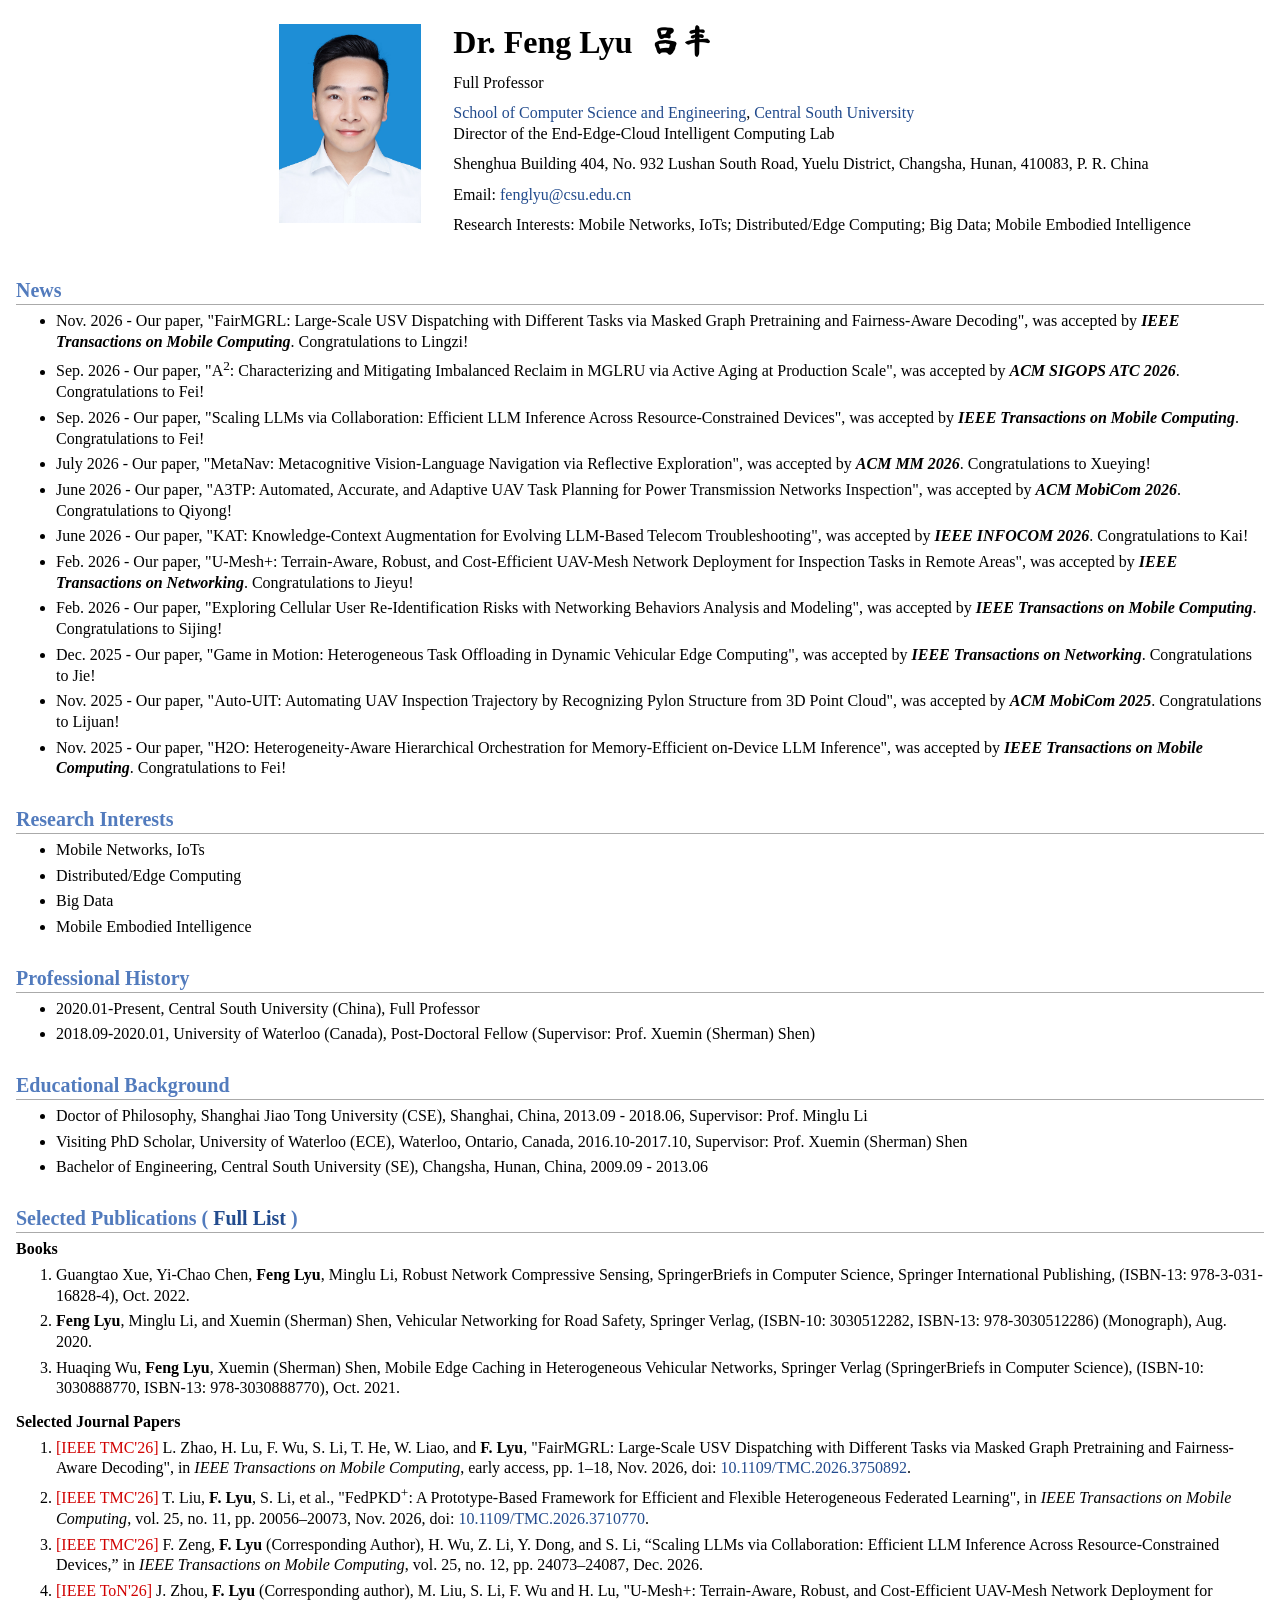
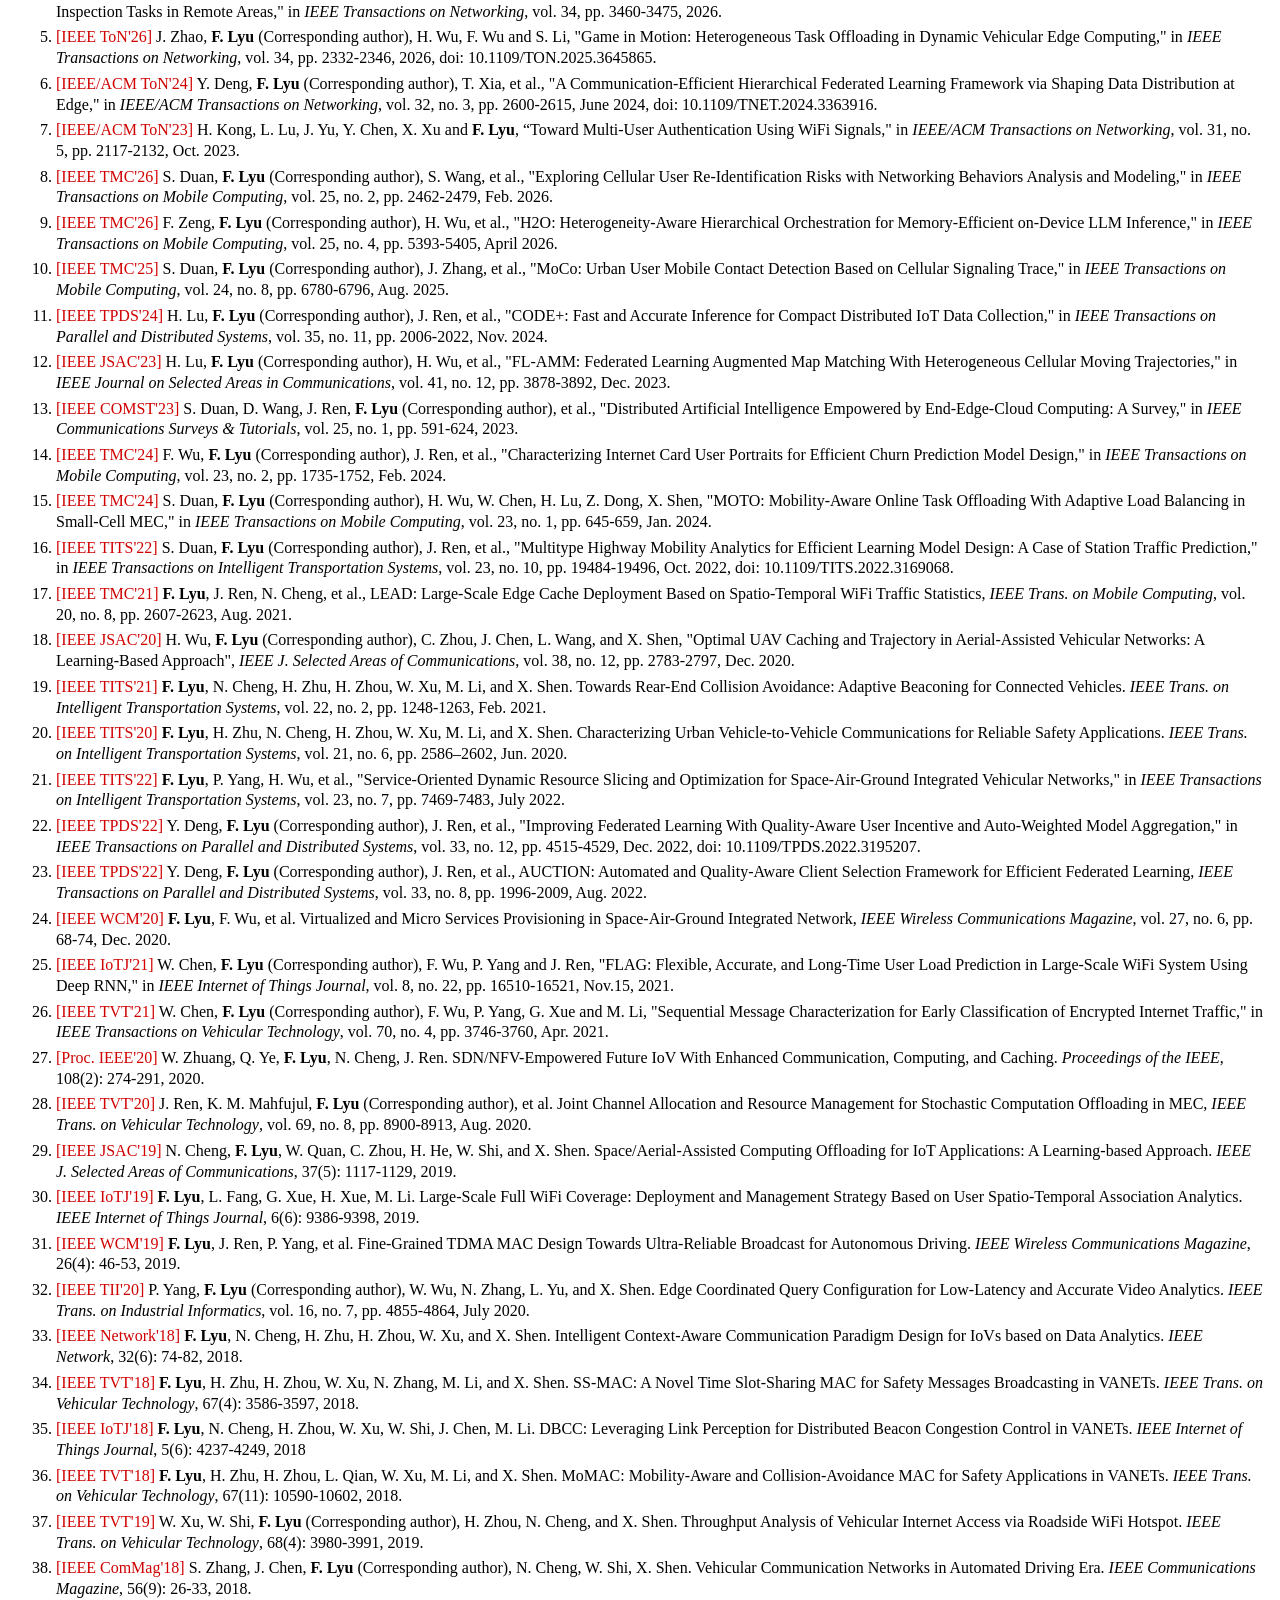
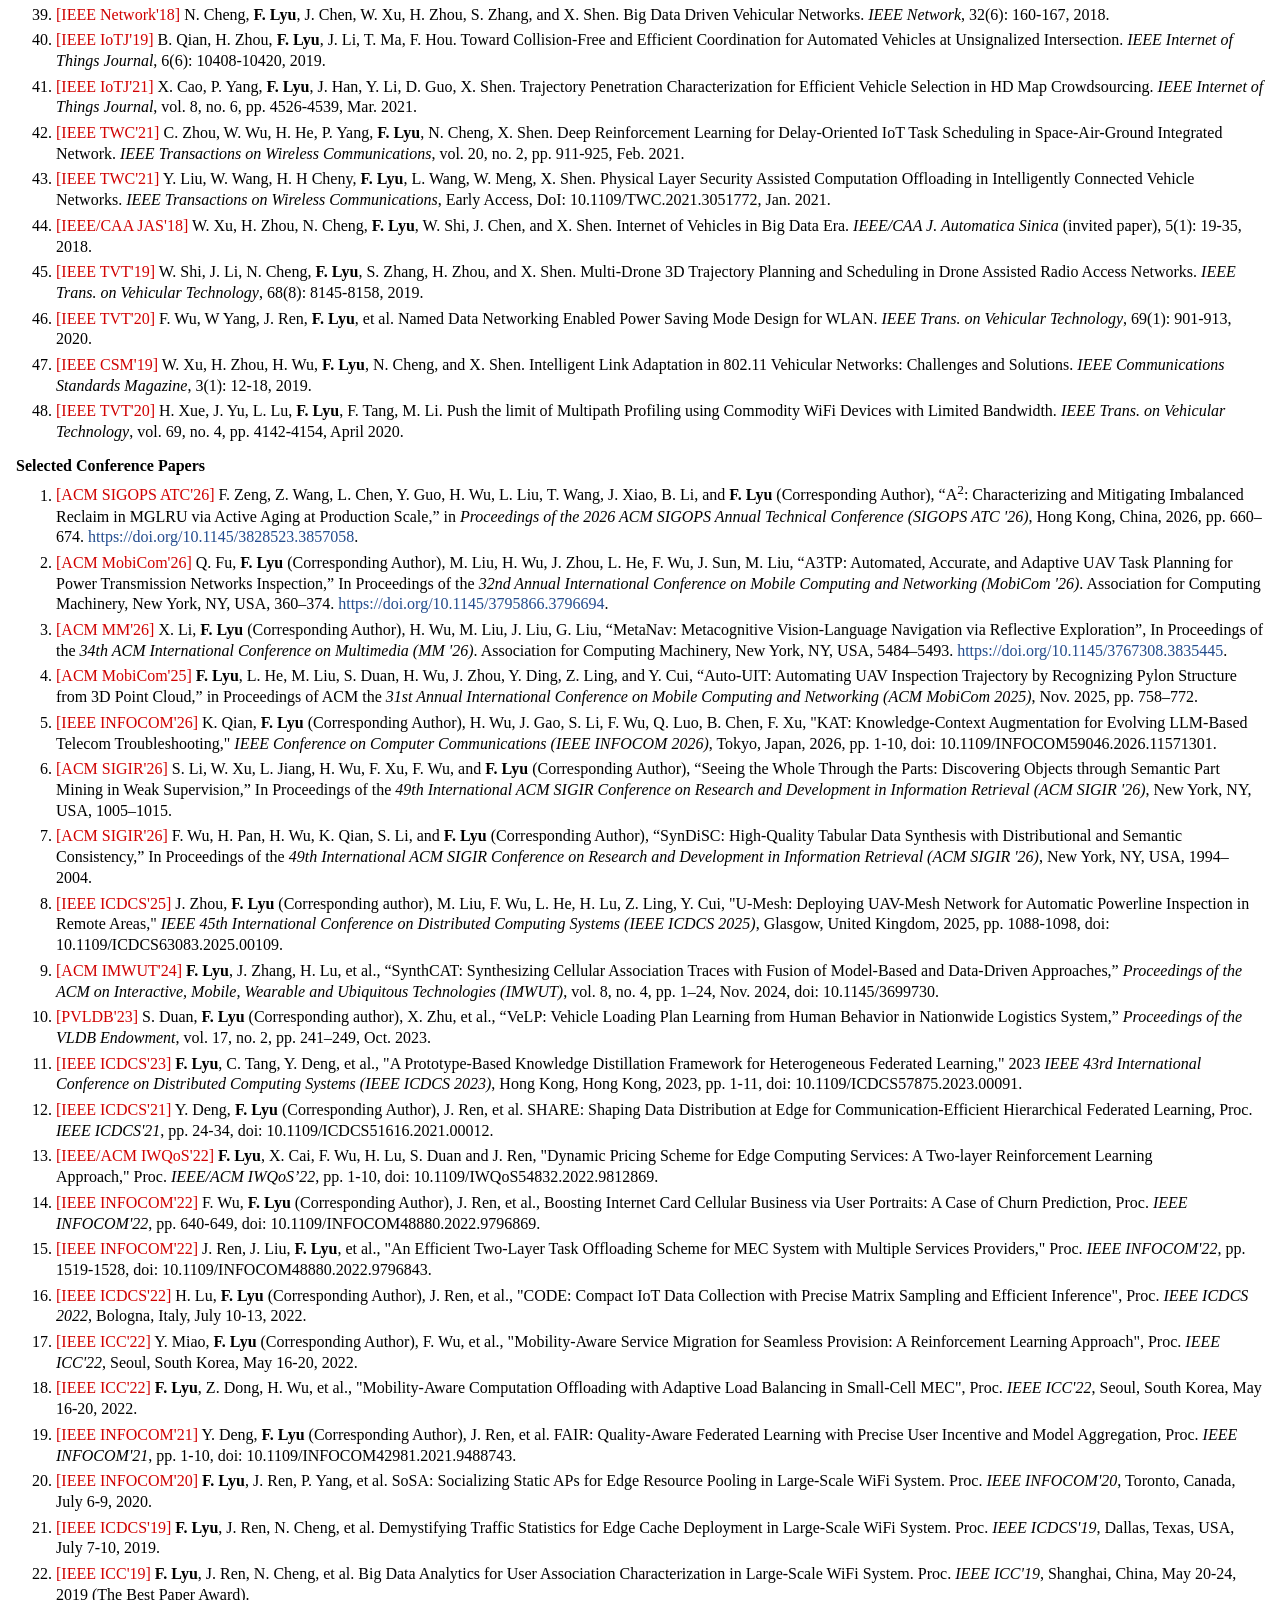
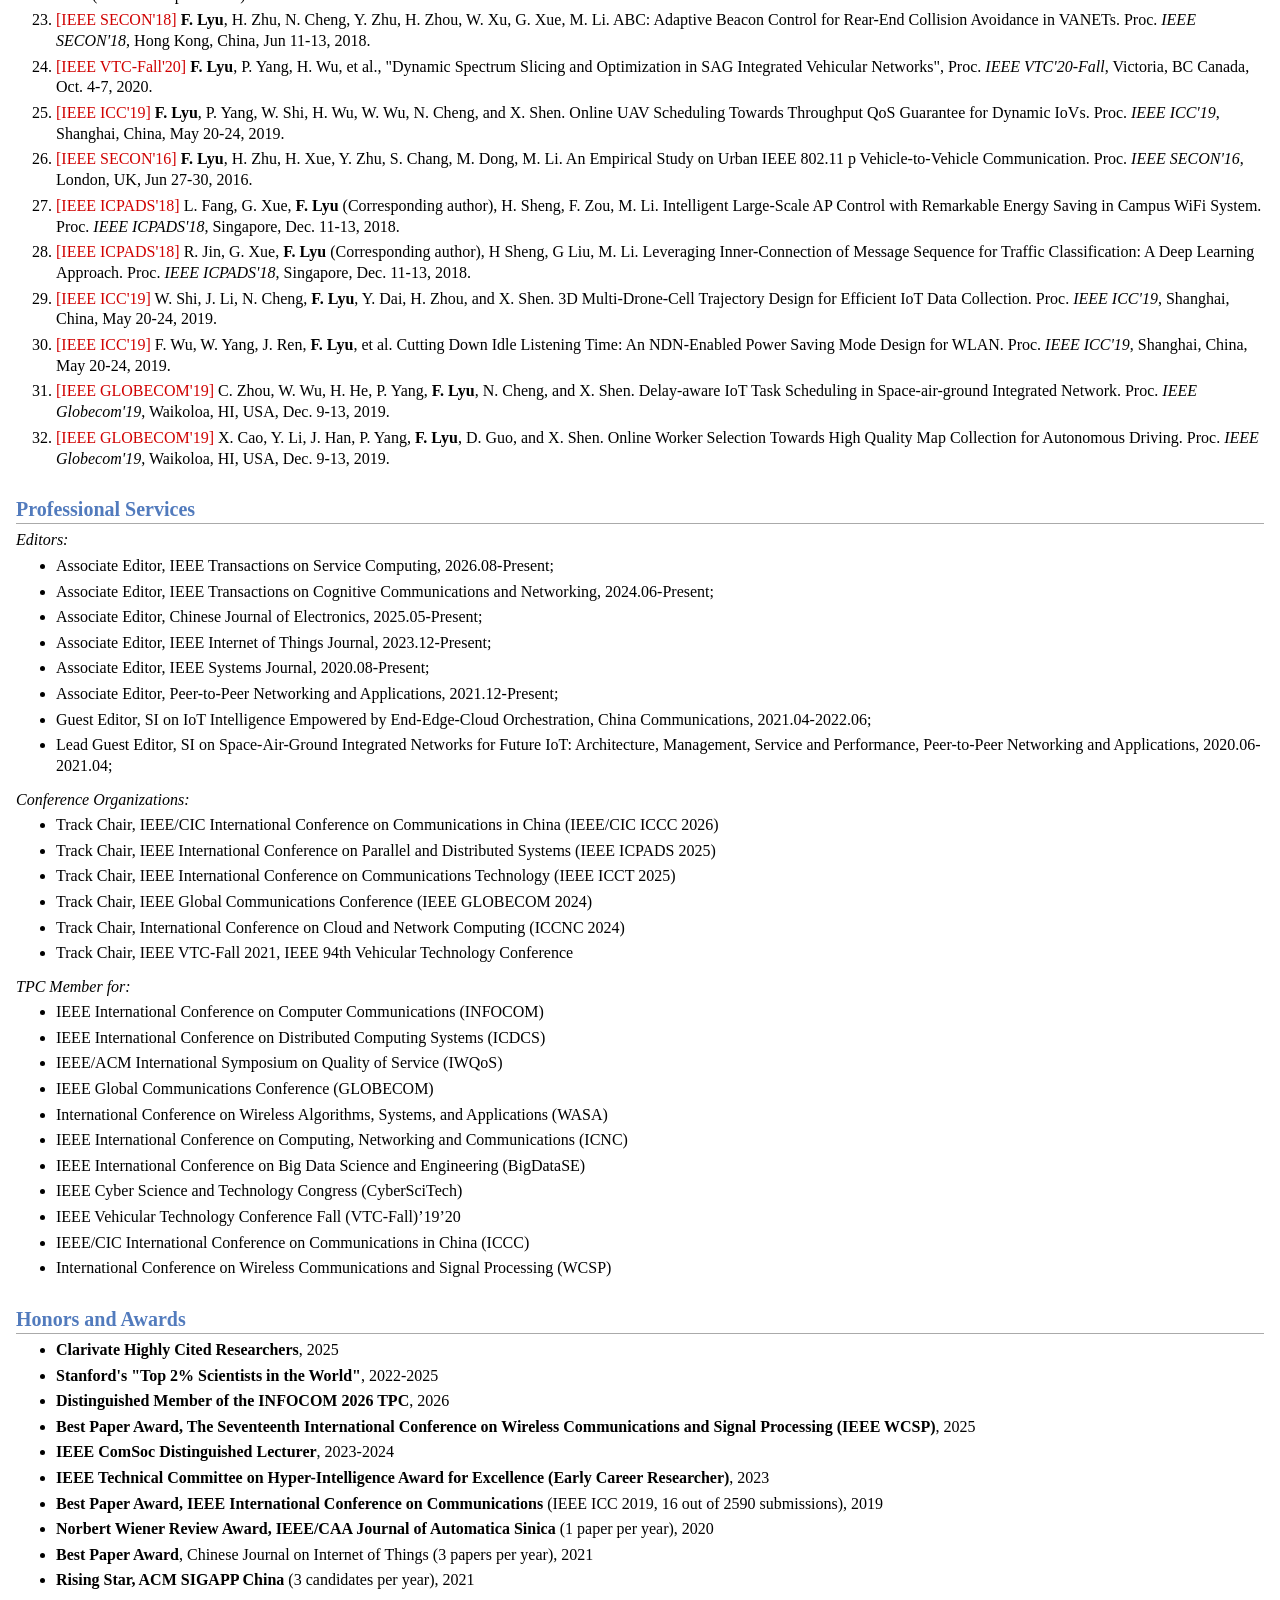
==== index.html @ b433ca8d "Widen homepage profile text for inline research interests" ====
<!DOCTYPE html PUBLIC "-//W3C//DTD XHTML 1.1//EN"
  "http://www.w3.org/TR/xhtml11/DTD/xhtml11.dtd">
<html xmlns="http://www.w3.org/1999/xhtml" xml:lang="en">
<head>
<meta name="generator" content="jemdoc, see http://jemdoc.jaboc.net/" />
<meta http-equiv="Content-Type" content="text/html;charset=utf-8" />
<meta name="viewport" content="width=device-width, initial-scale=1" />
<link rel="stylesheet" href="jemdoc.css?v=347c11b4734a" type="text/css" />
<title>Welcome to Feng Lyu's Homepage</title>
</head>
<body>
<div id="layout-content">
<div class="profile-header">
<div class="profile-portrait">
<a href="photo.jpg"><img src="photo.jpg" alt="Dr. Feng Lyu" width="142" height="200" /></a>
</div>
<div class="profile-info">
<h1>Dr. Feng Lyu <span class="profile-name-cn" lang="zh-Hans" xml:lang="zh-Hans">吕丰</span></h1>
<p class="profile-position">Full Professor</p>
<p><a href="https://cse.csu.edu.cn/">School of Computer Science and Engineering</a>, <a href="https://www.csu.edu.cn/">Central South University</a><br />
Director of the End-Edge-Cloud Intelligent Computing Lab</p>
<p>Shenghua Building 404, No. 932 Lushan South Road, Yuelu District, Changsha, Hunan, 410083, P. R. China</p>
<p>Email: <a href="mailto:fenglyu@csu.edu.cn">fenglyu@csu.edu.cn</a></p>
<p class="profile-research">Research Interests: Mobile Networks, IoTs; Distributed/Edge Computing; Big Data; Mobile Embodied Intelligence</p>
</div>
</div>
<h2>News</h2>
<!-- FairMGRL, A2, MetaNav, and A3TP use months confirmed by the user. Remaining News dates use online publication dates; Exploring Cellular uses the Feb. 2026 issue month as a fallback. -->
<ul>
<li><p>Nov. 2026 - Our paper, &quot;FairMGRL: Large-Scale USV Dispatching with Different Tasks via Masked Graph Pretraining and Fairness-Aware Decoding&quot;, was accepted by <strong><em>IEEE Transactions on Mobile Computing</em></strong>. Congratulations to Lingzi!</p>
</li>
<li><p>Sep. 2026 - Our paper, &quot;A<sup>2</sup>: Characterizing and Mitigating Imbalanced Reclaim in MGLRU via Active Aging at Production Scale&quot;, was accepted by <strong><em>ACM SIGOPS ATC 2026</em></strong>. Congratulations to Fei!</p>
</li>
<li><p>Sep. 2026 - Our paper, &quot;Scaling LLMs via Collaboration: Efficient LLM Inference Across Resource-Constrained Devices&quot;, was accepted by <strong><em>IEEE Transactions on Mobile Computing</em></strong>. Congratulations to Fei!</p>
</li>
<li><p>July 2026 - Our paper, &quot;MetaNav: Metacognitive Vision-Language Navigation via Reflective Exploration&quot;, was accepted by <strong><em>ACM MM 2026</em></strong>. Congratulations to Xueying!</p>
</li>
<li><p>June 2026 - Our paper, &quot;A3TP: Automated, Accurate, and Adaptive UAV Task Planning for Power Transmission Networks Inspection&quot;, was accepted by <strong><em>ACM MobiCom 2026</em></strong>. Congratulations to Qiyong!</p>
</li>
<li><p>June 2026 - Our paper, &quot;KAT: Knowledge-Context Augmentation for Evolving LLM-Based Telecom Troubleshooting&quot;, was accepted by <strong><em>IEEE INFOCOM 2026</em></strong>. Congratulations to Kai!</p>
</li>
<li><p>Feb. 2026 - Our paper, &quot;U-Mesh+: Terrain-Aware, Robust, and Cost-Efficient UAV-Mesh Network Deployment for Inspection Tasks in Remote Areas&quot;, was accepted by <strong><em>IEEE Transactions on Networking</em></strong>. Congratulations to Jieyu!</p>
</li>
<li><p>Feb. 2026 - Our paper, &quot;Exploring Cellular User Re-Identification Risks with Networking Behaviors Analysis and Modeling&quot;, was accepted by <strong><em>IEEE Transactions on Mobile Computing</em></strong>. Congratulations to Sijing!</p>
</li>
<li><p>Dec. 2025 - Our paper, &quot;Game in Motion: Heterogeneous Task Offloading in Dynamic Vehicular Edge Computing&quot;, was accepted by <strong><em>IEEE Transactions on Networking</em></strong>. Congratulations to Jie!</p>
</li>
<li><p>Nov. 2025 - Our paper, &quot;Auto-UIT: Automating UAV Inspection Trajectory by Recognizing Pylon Structure from 3D Point Cloud&quot;, was accepted by <strong><em>ACM MobiCom 2025</em></strong>. Congratulations to Lijuan!</p>
</li>
<li><p>Nov. 2025 - Our paper, &quot;H2O: Heterogeneity-Aware Hierarchical Orchestration for Memory-Efficient on-Device LLM Inference&quot;, was accepted by <strong><em>IEEE Transactions on Mobile Computing</em></strong>. Congratulations to Fei!</p>
</li>
</ul>

<h2>Research Interests</h2>
<ul>
<li><p>Mobile Networks, IoTs</p>
</li>
<li><p>Distributed/Edge Computing</p>
</li>
<li><p>Big Data</p>
</li>
<li><p>Mobile Embodied Intelligence</p>
</li>
</ul>




<h2>Professional History</h2>
<ul>
<li><p>2020.01-Present, Central South University (China), Full Professor</p>
</li>
<li><p>2018.09-2020.01, University of Waterloo (Canada), Post-Doctoral Fellow (Supervisor: Prof. Xuemin (Sherman) Shen)</p>
</li>
</ul>


<h2>Educational Background</h2>
<ul>
<li><p>Doctor of Philosophy, Shanghai Jiao Tong University (CSE), Shanghai, China, 2013.09 - 2018.06, Supervisor: Prof. Minglu Li</p>
</li>
<li><p>Visiting PhD Scholar, University of Waterloo (ECE), Waterloo, Ontario, Canada, 2016.10-2017.10, Supervisor: Prof. Xuemin (Sherman) Shen</p>
</li>
<li><p>Bachelor of Engineering, Central South University (SE), Changsha, Hunan, China, 2009.09 - 2013.06</p>
</li>
</ul>

<h2>Selected Publications ( <a href="https://scholar.google.com/citations?user=qQpcRGsAAAAJ&amp;hl=en">Full List</a> )</h2>
<p><strong>Books</strong></p>
<ol>
<li><p>Guangtao Xue, Yi-Chao Chen, <strong>Feng Lyu</strong>, Minglu Li, Robust Network Compressive Sensing, SpringerBriefs in Computer Science, Springer International Publishing, (ISBN-13: 978-3-031-16828-4), Oct. 2022.</p>
</li>
<li><p><strong>Feng Lyu</strong>, Minglu Li, and Xuemin (Sherman) Shen, Vehicular Networking for Road Safety, Springer Verlag, (ISBN-10: 3030512282, ISBN-13: 978-3030512286) (Monograph), Aug. 2020.</p>
</li>
<li><p>Huaqing Wu, <strong>Feng Lyu</strong>, Xuemin (Sherman) Shen, Mobile Edge Caching in Heterogeneous Vehicular Networks, Springer Verlag (SpringerBriefs in Computer Science), (ISBN-10: 3030888770, ISBN-13: 978-3030888770), Oct. 2021.</p>
</li>
</ol>

<p><strong>Selected Journal Papers</strong></p>
<ol>
<li><p><span class="publication-venue" style="color: #d00000;">[IEEE TMC&#x27;26]</span> L. Zhao, H. Lu, F. Wu, S. Li, T. He, W. Liao, and <strong>F. Lyu</strong>, &quot;FairMGRL: Large-Scale USV Dispatching with Different Tasks via Masked Graph Pretraining and Fairness-Aware Decoding&quot;, in <em>IEEE Transactions on Mobile Computing</em>, early access, pp. 1–18, Nov. 2026, doi: <a href="https://doi.org/10.1109/TMC.2026.3750892">10.1109/TMC.2026.3750892</a>.</p>
</li>
<li><p><span class="publication-venue" style="color: #d00000;">[IEEE TMC&#x27;26]</span> T. Liu, <strong>F. Lyu</strong>, S. Li, et al., &quot;FedPKD<sup>+</sup>: A Prototype-Based Framework for Efficient and Flexible Heterogeneous Federated Learning&quot;, in <em>IEEE Transactions on Mobile Computing</em>, vol. 25, no. 11, pp. 20056–20073, Nov. 2026, doi: <a href="https://doi.org/10.1109/TMC.2026.3710770">10.1109/TMC.2026.3710770</a>.</p>
</li>
<li><p><span class="publication-venue" style="color: #d00000;">[IEEE TMC&#x27;26]</span> F. Zeng, <strong>F. Lyu</strong> (Corresponding Author), H. Wu, Z. Li, Y. Dong, and S. Li, “Scaling LLMs via Collaboration: Efficient LLM Inference Across Resource-Constrained Devices,” in <em>IEEE Transactions on Mobile Computing</em>, vol. 25, no. 12, pp. 24073–24087, Dec. 2026.</p>
</li>
<li><p><span class="publication-venue" style="color: #d00000;">[IEEE ToN&#x27;26]</span> J. Zhou, <strong>F. Lyu</strong> (Corresponding author), M. Liu, S. Li, F. Wu and H. Lu, &quot;U-Mesh+: Terrain-Aware, Robust, and Cost-Efficient UAV-Mesh Network Deployment for Inspection Tasks in Remote Areas,&quot; in <em>IEEE Transactions on Networking</em>, vol. 34, pp. 3460-3475, 2026.</p>
</li>
<li><p><span class="publication-venue" style="color: #d00000;">[IEEE ToN&#x27;26]</span> J. Zhao, <strong>F. Lyu</strong> (Corresponding author), H. Wu, F. Wu and S. Li, &quot;Game in Motion: Heterogeneous Task Offloading in Dynamic Vehicular Edge Computing,&quot; in <em>IEEE Transactions on Networking</em>, vol. 34, pp. 2332-2346, 2026, doi: 10.1109/TON.2025.3645865.</p>
</li>
<li><p><span class="publication-venue" style="color: #d00000;">[IEEE/ACM ToN&#x27;24]</span> Y. Deng, <strong>F. Lyu</strong> (Corresponding author), T. Xia, et al., &quot;A Communication-Efficient Hierarchical Federated Learning Framework via Shaping Data Distribution at Edge,&quot; in <em>IEEE/ACM Transactions on Networking</em>, vol. 32, no. 3, pp. 2600-2615, June 2024, doi: 10.1109/TNET.2024.3363916.</p>
</li>
<li><p><span class="publication-venue" style="color: #d00000;">[IEEE/ACM ToN&#x27;23]</span> H. Kong, L. Lu, J. Yu, Y. Chen, X. Xu and <strong>F. Lyu</strong>, “Toward Multi-User Authentication Using WiFi Signals,&quot; in <em>IEEE/ACM Transactions on Networking</em>, vol. 31, no. 5, pp. 2117-2132, Oct. 2023.</p>
</li>
<li><p><span class="publication-venue" style="color: #d00000;">[IEEE TMC&#x27;26]</span> S. Duan, <strong>F. Lyu</strong> (Corresponding author), S. Wang, et al., &quot;Exploring Cellular User Re-Identification Risks with Networking Behaviors Analysis and Modeling,&quot; in <em>IEEE Transactions on Mobile Computing</em>, vol. 25, no. 2, pp. 2462-2479, Feb. 2026.</p>
</li>
<li><p><span class="publication-venue" style="color: #d00000;">[IEEE TMC&#x27;26]</span> F. Zeng, <strong>F. Lyu</strong> (Corresponding author), H. Wu, et al., &quot;H2O: Heterogeneity-Aware Hierarchical Orchestration for Memory-Efficient on-Device LLM Inference,&quot; in <em>IEEE Transactions on Mobile Computing</em>, vol. 25, no. 4, pp. 5393-5405, April 2026.</p>
</li>
<li><p><span class="publication-venue" style="color: #d00000;">[IEEE TMC&#x27;25]</span> S. Duan, <strong>F. Lyu</strong> (Corresponding author), J. Zhang, et al., &quot;MoCo: Urban User Mobile Contact Detection Based on Cellular Signaling Trace,&quot; in <em>IEEE Transactions on Mobile Computing</em>, vol. 24, no. 8, pp. 6780-6796, Aug. 2025.</p>
</li>
<li><p><span class="publication-venue" style="color: #d00000;">[IEEE TPDS&#x27;24]</span> H. Lu, <strong>F. Lyu</strong> (Corresponding author), J. Ren, et al., &quot;CODE+: Fast and Accurate Inference for Compact Distributed IoT Data Collection,&quot; in <em>IEEE Transactions on Parallel and Distributed Systems</em>, vol. 35, no. 11, pp. 2006-2022, Nov. 2024.</p>
</li>
<li><p><span class="publication-venue" style="color: #d00000;">[IEEE JSAC&#x27;23]</span> H. Lu, <strong>F. Lyu</strong> (Corresponding author), H. Wu, et al., &quot;FL-AMM: Federated Learning Augmented Map Matching With Heterogeneous Cellular Moving Trajectories,&quot; in <em>IEEE Journal on Selected Areas in Communications</em>, vol. 41, no. 12, pp. 3878-3892, Dec. 2023.</p>
</li>
<li><p><span class="publication-venue" style="color: #d00000;">[IEEE COMST&#x27;23]</span> S. Duan, D. Wang, J. Ren, <strong>F. Lyu</strong> (Corresponding author), et al., &quot;Distributed Artificial Intelligence Empowered by End-Edge-Cloud Computing: A Survey,&quot; in <em>IEEE Communications Surveys &amp; Tutorials</em>, vol. 25, no. 1, pp. 591-624, 2023.</p>
</li>
<li><p><span class="publication-venue" style="color: #d00000;">[IEEE TMC&#x27;24]</span> F. Wu, <strong>F. Lyu</strong> (Corresponding author), J. Ren, et al., &quot;Characterizing Internet Card User Portraits for Efficient Churn Prediction Model Design,&quot; in <em>IEEE Transactions on Mobile Computing</em>, vol. 23, no. 2, pp. 1735-1752, Feb. 2024.</p>
</li>
<li><p><span class="publication-venue" style="color: #d00000;">[IEEE TMC&#x27;24]</span> S. Duan, <strong>F. Lyu</strong> (Corresponding author), H. Wu, W. Chen, H. Lu, Z. Dong, X. Shen, &quot;MOTO: Mobility-Aware Online Task Offloading With Adaptive Load Balancing in Small-Cell MEC,&quot; in <em>IEEE Transactions on Mobile Computing</em>, vol. 23, no. 1, pp. 645-659, Jan. 2024.</p>
</li>
<li><p><span class="publication-venue" style="color: #d00000;">[IEEE TITS&#x27;22]</span> S. Duan, <strong>F. Lyu</strong> (Corresponding author), J. Ren, et al., &quot;Multitype Highway Mobility Analytics for Efficient Learning Model Design: A Case of Station Traffic Prediction,&quot; in <em>IEEE Transactions on Intelligent Transportation Systems</em>, vol. 23, no. 10, pp. 19484-19496, Oct. 2022, doi: 10.1109/TITS.2022.3169068.</p>
</li>
<li><p><span class="publication-venue" style="color: #d00000;">[IEEE TMC&#x27;21]</span> <strong>F. Lyu</strong>, J. Ren, N. Cheng, et al., LEAD: Large-Scale Edge Cache Deployment Based on Spatio-Temporal WiFi Traffic Statistics, <em>IEEE Trans. on Mobile Computing</em>, vol. 20, no. 8, pp. 2607-2623, Aug. 2021.</p>
</li>
<li><p><span class="publication-venue" style="color: #d00000;">[IEEE JSAC&#x27;20]</span> H. Wu, <strong>F. Lyu</strong> (Corresponding author), C. Zhou, J. Chen, L. Wang, and X. Shen, &quot;Optimal UAV Caching and Trajectory in Aerial-Assisted Vehicular Networks: A Learning-Based Approach&quot;, <em>IEEE J. Selected Areas of Communications</em>, vol. 38, no. 12, pp. 2783-2797, Dec. 2020.</p>
</li>
<li><p><span class="publication-venue" style="color: #d00000;">[IEEE TITS&#x27;21]</span> <strong>F. Lyu</strong>, N. Cheng, H. Zhu, H. Zhou, W. Xu, M. Li, and X. Shen. Towards Rear-End Collision Avoidance: Adaptive Beaconing for Connected Vehicles. <em>IEEE Trans. on Intelligent Transportation Systems</em>, vol. 22, no. 2, pp. 1248-1263, Feb. 2021.</p>
</li>
<li><p><span class="publication-venue" style="color: #d00000;">[IEEE TITS&#x27;20]</span> <strong>F. Lyu</strong>, H. Zhu, N. Cheng, H. Zhou, W. Xu, M. Li, and X. Shen. Characterizing Urban Vehicle-to-Vehicle Communications for Reliable Safety Applications. <em>IEEE Trans. on Intelligent Transportation Systems</em>, vol. 21, no. 6, pp. 2586–2602, Jun. 2020.</p>
</li>
<li><p><span class="publication-venue" style="color: #d00000;">[IEEE TITS&#x27;22]</span> <strong>F. Lyu</strong>, P. Yang, H. Wu, et al., &quot;Service-Oriented Dynamic Resource Slicing and Optimization for Space-Air-Ground Integrated Vehicular Networks,&quot; in <em>IEEE Transactions on Intelligent Transportation Systems</em>, vol. 23, no. 7, pp. 7469-7483, July 2022.</p>
</li>
<li><p><span class="publication-venue" style="color: #d00000;">[IEEE TPDS&#x27;22]</span> Y. Deng, <strong>F. Lyu</strong> (Corresponding author), J. Ren, et al., &quot;Improving Federated Learning With Quality-Aware User Incentive and Auto-Weighted Model Aggregation,&quot; in <em>IEEE Transactions on Parallel and Distributed Systems</em>, vol. 33, no. 12, pp. 4515-4529, Dec. 2022, doi: 10.1109/TPDS.2022.3195207.</p>
</li>
<li><p><span class="publication-venue" style="color: #d00000;">[IEEE TPDS&#x27;22]</span> Y. Deng, <strong>F. Lyu</strong> (Corresponding author), J. Ren, et al., AUCTION: Automated and Quality-Aware Client Selection Framework for Efficient Federated Learning, <em>IEEE Transactions on Parallel and Distributed Systems</em>, vol. 33, no. 8, pp. 1996-2009, Aug. 2022.</p>
</li>
<li><p><span class="publication-venue" style="color: #d00000;">[IEEE WCM&#x27;20]</span> <strong>F. Lyu</strong>, F. Wu, et al. Virtualized and Micro Services Provisioning in Space-Air-Ground Integrated Network, <em>IEEE Wireless Communications Magazine</em>, vol. 27, no. 6, pp. 68-74, Dec. 2020.</p>
</li>
<li><p><span class="publication-venue" style="color: #d00000;">[IEEE IoTJ&#x27;21]</span> W. Chen, <strong>F. Lyu</strong> (Corresponding author), F. Wu, P. Yang and J. Ren, &quot;FLAG: Flexible, Accurate, and Long-Time User Load Prediction in Large-Scale WiFi System Using Deep RNN,&quot; in <em>IEEE Internet of Things Journal</em>, vol. 8, no. 22, pp. 16510-16521, Nov.15, 2021.</p>
</li>
<li><p><span class="publication-venue" style="color: #d00000;">[IEEE TVT&#x27;21]</span> W. Chen, <strong>F. Lyu</strong> (Corresponding author), F. Wu, P. Yang, G. Xue and M. Li, &quot;Sequential Message Characterization for Early Classification of Encrypted Internet Traffic,&quot; in <em>IEEE Transactions on Vehicular Technology</em>, vol. 70, no. 4, pp. 3746-3760, Apr. 2021.</p>
</li>
<li><p><span class="publication-venue" style="color: #d00000;">[Proc. IEEE&#x27;20]</span> W. Zhuang, Q. Ye, <strong>F. Lyu</strong>, N. Cheng, J. Ren. SDN/NFV-Empowered Future IoV With Enhanced Communication, Computing, and Caching. <em>Proceedings of the IEEE</em>, 108(2): 274-291, 2020.</p>
</li>
<li><p><span class="publication-venue" style="color: #d00000;">[IEEE TVT&#x27;20]</span> J. Ren, K. M. Mahfujul, <strong>F. Lyu</strong> (Corresponding author), et al. Joint Channel Allocation and Resource Management for Stochastic Computation Offloading in MEC, <em>IEEE Trans. on Vehicular Technology</em>, vol. 69, no. 8, pp. 8900-8913, Aug. 2020.</p>
</li>
<li><p><span class="publication-venue" style="color: #d00000;">[IEEE JSAC&#x27;19]</span> N. Cheng, <strong>F. Lyu</strong>, W. Quan, C. Zhou, H. He, W. Shi, and X. Shen. Space/Aerial-Assisted Computing Offloading for IoT Applications: A Learning-based Approach. <em>IEEE J. Selected Areas of Communications</em>, 37(5): 1117-1129, 2019.</p>
</li>
<li><p><span class="publication-venue" style="color: #d00000;">[IEEE IoTJ&#x27;19]</span> <strong>F. Lyu</strong>, L. Fang, G. Xue, H. Xue, M. Li. Large-Scale Full WiFi Coverage: Deployment and Management Strategy Based on User Spatio-Temporal Association Analytics. <em>IEEE Internet of Things Journal</em>, 6(6): 9386-9398, 2019.</p>
</li>
<li><p><span class="publication-venue" style="color: #d00000;">[IEEE WCM&#x27;19]</span> <strong>F. Lyu</strong>, J. Ren, P. Yang, et al. Fine-Grained TDMA MAC Design Towards Ultra-Reliable Broadcast for Autonomous Driving. <em>IEEE Wireless Communications Magazine</em>, 26(4): 46-53, 2019.</p>
</li>
<li><p><span class="publication-venue" style="color: #d00000;">[IEEE TII&#x27;20]</span> P. Yang, <strong>F. Lyu</strong> (Corresponding author), W. Wu, N. Zhang, L. Yu, and X. Shen. Edge Coordinated Query Configuration for Low-Latency and Accurate Video Analytics. <em>IEEE Trans. on Industrial Informatics</em>, vol. 16, no. 7, pp. 4855-4864, July 2020.</p>
</li>
<li><p><span class="publication-venue" style="color: #d00000;">[IEEE Network&#x27;18]</span> <strong>F. Lyu</strong>, N. Cheng, H. Zhu, H. Zhou, W. Xu, and X. Shen. Intelligent Context-Aware Communication Paradigm Design for IoVs based on Data Analytics. <em>IEEE Network</em>, 32(6): 74-82, 2018.</p>
</li>
<li><p><span class="publication-venue" style="color: #d00000;">[IEEE TVT&#x27;18]</span> <strong>F. Lyu</strong>, H. Zhu, H. Zhou, W. Xu, N. Zhang, M. Li, and X. Shen. SS-MAC: A Novel Time Slot-Sharing MAC for Safety Messages Broadcasting in VANETs. <em>IEEE Trans. on Vehicular Technology</em>, 67(4): 3586-3597, 2018.</p>
</li>
<li><p><span class="publication-venue" style="color: #d00000;">[IEEE IoTJ&#x27;18]</span> <strong>F. Lyu</strong>, N. Cheng, H. Zhou, W. Xu, W. Shi, J. Chen, M. Li. DBCC: Leveraging Link Perception for Distributed Beacon Congestion Control in VANETs. <em>IEEE Internet of Things Journal</em>, 5(6): 4237-4249, 2018</p>
</li>
<li><p><span class="publication-venue" style="color: #d00000;">[IEEE TVT&#x27;18]</span> <strong>F. Lyu</strong>, H. Zhu, H. Zhou, L. Qian, W. Xu, M. Li, and X. Shen. MoMAC: Mobility-Aware and Collision-Avoidance MAC for Safety Applications in VANETs. <em>IEEE Trans. on Vehicular Technology</em>, 67(11): 10590-10602, 2018.</p>
</li>
<li><p><span class="publication-venue" style="color: #d00000;">[IEEE TVT&#x27;19]</span> W. Xu, W. Shi, <strong>F. Lyu</strong> (Corresponding author), H. Zhou, N. Cheng, and X. Shen. Throughput Analysis of Vehicular Internet Access via Roadside WiFi Hotspot. <em>IEEE Trans. on Vehicular Technology</em>, 68(4): 3980-3991, 2019.</p>
</li>
<li><p><span class="publication-venue" style="color: #d00000;">[IEEE ComMag&#x27;18]</span> S. Zhang, J. Chen, <strong>F. Lyu</strong> (Corresponding author), N. Cheng, W. Shi, X. Shen. Vehicular Communication Networks in Automated Driving Era. <em>IEEE Communications Magazine</em>, 56(9): 26-33, 2018.</p>
</li>
<li><p><span class="publication-venue" style="color: #d00000;">[IEEE Network&#x27;18]</span> N. Cheng, <strong>F. Lyu</strong>, J. Chen, W. Xu, H. Zhou, S. Zhang, and X. Shen. Big Data Driven Vehicular Networks. <em>IEEE Network</em>, 32(6): 160-167, 2018.</p>
</li>
<li><p><span class="publication-venue" style="color: #d00000;">[IEEE IoTJ&#x27;19]</span> B. Qian, H. Zhou, <strong>F. Lyu</strong>, J. Li, T. Ma, F. Hou. Toward Collision-Free and Efficient Coordination for Automated Vehicles at Unsignalized Intersection. <em>IEEE Internet of Things Journal</em>, 6(6): 10408-10420, 2019.</p>
</li>
<li><p><span class="publication-venue" style="color: #d00000;">[IEEE IoTJ&#x27;21]</span> X. Cao, P. Yang, <strong>F. Lyu</strong>, J. Han, Y. Li, D. Guo, X. Shen. Trajectory Penetration Characterization for Efficient Vehicle Selection in HD Map Crowdsourcing. <em>IEEE Internet of Things Journal</em>, vol. 8, no. 6, pp. 4526-4539, Mar. 2021.</p>
</li>
<li><p><span class="publication-venue" style="color: #d00000;">[IEEE TWC&#x27;21]</span> C. Zhou, W. Wu, H. He, P. Yang, <strong>F. Lyu</strong>, N. Cheng, X. Shen. Deep Reinforcement Learning for Delay-Oriented IoT Task Scheduling in Space-Air-Ground Integrated Network. <em>IEEE Transactions on Wireless Communications</em>, vol. 20, no. 2, pp. 911-925, Feb. 2021.</p>
</li>
<li><p><span class="publication-venue" style="color: #d00000;">[IEEE TWC&#x27;21]</span> Y. Liu, W. Wang, H. H Cheny, <strong>F. Lyu</strong>, L. Wang, W. Meng, X. Shen. Physical Layer Security Assisted Computation Offloading in Intelligently Connected Vehicle Networks. <em>IEEE Transactions on Wireless Communications</em>, Early Access, DoI: 10.1109/TWC.2021.3051772, Jan. 2021.</p>
</li>
<li><p><span class="publication-venue" style="color: #d00000;">[IEEE/CAA JAS&#x27;18]</span> W. Xu, H. Zhou, N. Cheng, <strong>F. Lyu</strong>, W. Shi, J. Chen, and X. Shen. Internet of Vehicles in Big Data Era. <em>IEEE/CAA J. Automatica Sinica</em> (invited paper), 5(1): 19-35, 2018.</p>
</li>
<li><p><span class="publication-venue" style="color: #d00000;">[IEEE TVT&#x27;19]</span> W. Shi, J. Li, N. Cheng, <strong>F. Lyu</strong>, S. Zhang, H. Zhou, and X. Shen. Multi-Drone 3D Trajectory Planning and Scheduling in Drone Assisted Radio Access Networks. <em>IEEE Trans. on Vehicular Technology</em>, 68(8): 8145-8158, 2019.</p>
</li>
<li><p><span class="publication-venue" style="color: #d00000;">[IEEE TVT&#x27;20]</span> F. Wu, W Yang, J. Ren, <strong>F. Lyu</strong>, et al. Named Data Networking Enabled Power Saving Mode Design for WLAN. <em>IEEE Trans. on Vehicular Technology</em>, 69(1): 901-913, 2020.</p>
</li>
<li><p><span class="publication-venue" style="color: #d00000;">[IEEE CSM&#x27;19]</span> W. Xu, H. Zhou, H. Wu, <strong>F. Lyu</strong>, N. Cheng, and X. Shen. Intelligent Link Adaptation in 802.11 Vehicular Networks: Challenges and Solutions. <em>IEEE Communications Standards Magazine</em>, 3(1): 12-18, 2019.</p>
</li>
<li><p><span class="publication-venue" style="color: #d00000;">[IEEE TVT&#x27;20]</span> H. Xue, J. Yu, L. Lu, <strong>F. Lyu</strong>, F. Tang, M. Li. Push the limit of Multipath Profiling using Commodity WiFi Devices with Limited Bandwidth. <em>IEEE Trans. on Vehicular Technology</em>, vol. 69, no. 4, pp. 4142-4154, April 2020.</p>
</li>
</ol>

<p><strong>Selected Conference Papers</strong></p>
<ol>
<li><p><span class="publication-venue" style="color: #d00000;">[ACM SIGOPS ATC&#x27;26]</span> F. Zeng, Z. Wang, L. Chen, Y. Guo, H. Wu, L. Liu, T. Wang, J. Xiao, B. Li, and <strong>F. Lyu</strong> (Corresponding Author), “A<sup>2</sup>: Characterizing and Mitigating Imbalanced Reclaim in MGLRU via Active Aging at Production Scale,” in <em>Proceedings of the 2026 ACM SIGOPS Annual Technical Conference (SIGOPS ATC &#x27;26)</em>, Hong Kong, China, 2026, pp. 660–674. <a href="https://doi.org/10.1145/3828523.3857058">https://doi.org/10.1145/3828523.3857058</a>.</p>
</li>
<li><p><span class="publication-venue" style="color: #d00000;">[ACM MobiCom&#x27;26]</span> Q. Fu, <strong>F. Lyu</strong> (Corresponding Author), M. Liu, H. Wu, J. Zhou, L. He, F. Wu, J. Sun, M. Liu, “A3TP: Automated, Accurate, and Adaptive UAV Task Planning for Power Transmission Networks Inspection,” In Proceedings of the <em>32nd Annual International Conference on Mobile Computing and Networking (MobiCom &#x27;26)</em>. Association for Computing Machinery, New York, NY, USA, 360–374. <a href="https://doi.org/10.1145/3795866.3796694">https://doi.org/10.1145/3795866.3796694</a>.</p>
</li>
<li><p><span class="publication-venue" style="color: #d00000;">[ACM MM&#x27;26]</span> X. Li, <strong>F. Lyu</strong> (Corresponding Author), H. Wu, M. Liu, J. Liu, G. Liu, “MetaNav: Metacognitive Vision-Language Navigation via Reflective Exploration”, In Proceedings of the <em>34th ACM International Conference on Multimedia (MM &#x27;26)</em>. Association for Computing Machinery, New York, NY, USA, 5484–5493. <a href="https://doi.org/10.1145/3767308.3835445">https://doi.org/10.1145/3767308.3835445</a>.</p>
</li>
<li><p><span class="publication-venue" style="color: #d00000;">[ACM MobiCom&#x27;25]</span> <strong>F. Lyu</strong>, L. He, M. Liu, S. Duan, H. Wu, J. Zhou, Y. Ding, Z. Ling, and Y. Cui, “Auto-UIT: Automating UAV Inspection Trajectory by Recognizing Pylon Structure from 3D Point Cloud,” in Proceedings of ACM the <em>31st Annual International Conference on Mobile Computing and Networking (ACM MobiCom 2025)</em>, Nov. 2025, pp. 758–772.</p>
</li>
<li><p><span class="publication-venue" style="color: #d00000;">[IEEE INFOCOM&#x27;26]</span> K. Qian, <strong>F. Lyu</strong> (Corresponding Author), H. Wu, J. Gao, S. Li, F. Wu, Q. Luo, B. Chen, F. Xu, &quot;KAT: Knowledge-Context Augmentation for Evolving LLM-Based Telecom Troubleshooting,&quot; <em>IEEE Conference on Computer Communications (IEEE INFOCOM 2026)</em>, Tokyo, Japan, 2026, pp. 1-10, doi: 10.1109/INFOCOM59046.2026.11571301.</p>
</li>
<li><p><span class="publication-venue" style="color: #d00000;">[ACM SIGIR&#x27;26]</span> S. Li, W. Xu, L. Jiang, H. Wu, F. Xu, F. Wu, and <strong>F. Lyu</strong> (Corresponding Author), “Seeing the Whole Through the Parts: Discovering Objects through Semantic Part Mining in Weak Supervision,” In Proceedings of the <em>49th International ACM SIGIR Conference on Research and Development in Information Retrieval (ACM SIGIR &#x27;26)</em>, New York, NY, USA, 1005–1015.</p>
</li>
<li><p><span class="publication-venue" style="color: #d00000;">[ACM SIGIR&#x27;26]</span> F. Wu, H. Pan, H. Wu, K. Qian, S. Li, and <strong>F. Lyu</strong> (Corresponding Author), “SynDiSC: High-Quality Tabular Data Synthesis with Distributional and Semantic Consistency,” In Proceedings of the <em>49th International ACM SIGIR Conference on Research and Development in Information Retrieval (ACM SIGIR &#x27;26)</em>, New York, NY, USA, 1994–2004.</p>
</li>
<li><p><span class="publication-venue" style="color: #d00000;">[IEEE ICDCS&#x27;25]</span> J. Zhou, <strong>F. Lyu</strong> (Corresponding author), M. Liu, F. Wu, L. He, H. Lu, Z. Ling, Y. Cui, &quot;U-Mesh: Deploying UAV-Mesh Network for Automatic Powerline Inspection in Remote Areas,&quot; <em>IEEE 45th International Conference on Distributed Computing Systems (IEEE ICDCS 2025)</em>, Glasgow, United Kingdom, 2025, pp. 1088-1098, doi: 10.1109/ICDCS63083.2025.00109.</p>
</li>
<li><p><span class="publication-venue" style="color: #d00000;">[ACM IMWUT&#x27;24]</span> <strong>F. Lyu</strong>, J. Zhang, H. Lu, et al., “SynthCAT: Synthesizing Cellular Association Traces with Fusion of Model-Based and Data-Driven Approaches,” <em>Proceedings of the ACM on Interactive, Mobile, Wearable and Ubiquitous Technologies (IMWUT)</em>, vol. 8, no. 4, pp. 1–24, Nov. 2024, doi: 10.1145/3699730.</p>
</li>
<li><p><span class="publication-venue" style="color: #d00000;">[PVLDB&#x27;23]</span> S. Duan, <strong>F. Lyu</strong> (Corresponding author), X. Zhu, et al., “VeLP: Vehicle Loading Plan Learning from Human Behavior in Nationwide Logistics System,” <em>Proceedings of the VLDB Endowment</em>, vol. 17, no. 2, pp. 241–249, Oct. 2023.</p>
</li>
<li><p><span class="publication-venue" style="color: #d00000;">[IEEE ICDCS&#x27;23]</span> <strong>F. Lyu</strong>, C. Tang, Y. Deng, et al., &quot;A Prototype-Based Knowledge Distillation Framework for Heterogeneous Federated Learning,&quot; 2023 <em>IEEE 43rd International Conference on Distributed Computing Systems (IEEE ICDCS 2023)</em>, Hong Kong, Hong Kong, 2023, pp. 1-11, doi: 10.1109/ICDCS57875.2023.00091.</p>
</li>
<li><p><span class="publication-venue" style="color: #d00000;">[IEEE ICDCS&#x27;21]</span> Y. Deng, <strong>F. Lyu</strong> (Corresponding Author), J. Ren, et al. SHARE: Shaping Data Distribution at Edge for Communication-Efficient Hierarchical Federated Learning, Proc. <em>IEEE ICDCS&#x27;21</em>, pp. 24-34, doi: 10.1109/ICDCS51616.2021.00012.</p>
</li>
<li><p><span class="publication-venue" style="color: #d00000;">[IEEE/ACM IWQoS&#x27;22]</span> <strong>F. Lyu</strong>, X. Cai, F. Wu, H. Lu, S. Duan and J. Ren, &quot;Dynamic Pricing Scheme for Edge Computing Services: A Two-layer Reinforcement Learning Approach,&quot; Proc. <em>IEEE/ACM IWQoS’22</em>, pp. 1-10, doi: 10.1109/IWQoS54832.2022.9812869.</p>
</li>
<li><p><span class="publication-venue" style="color: #d00000;">[IEEE INFOCOM&#x27;22]</span> F. Wu, <strong>F. Lyu</strong> (Corresponding Author), J. Ren, et al., Boosting Internet Card Cellular Business via User Portraits: A Case of Churn Prediction, Proc. <em>IEEE INFOCOM&#x27;22</em>, pp. 640-649, doi: 10.1109/INFOCOM48880.2022.9796869.</p>
</li>
<li><p><span class="publication-venue" style="color: #d00000;">[IEEE INFOCOM&#x27;22]</span> J. Ren, J. Liu, <strong>F. Lyu</strong>, et al., &quot;An Efficient Two-Layer Task Offloading Scheme for MEC System with Multiple Services Providers,&quot; Proc. <em>IEEE INFOCOM&#x27;22</em>, pp. 1519-1528, doi: 10.1109/INFOCOM48880.2022.9796843.</p>
</li>
<li><p><span class="publication-venue" style="color: #d00000;">[IEEE ICDCS&#x27;22]</span> H. Lu, <strong>F. Lyu</strong> (Corresponding Author), J. Ren, et al., &quot;CODE: Compact IoT Data Collection with Precise Matrix Sampling and Efficient Inference&quot;, Proc. <em>IEEE ICDCS 2022</em>, Bologna, Italy, July 10-13, 2022.</p>
</li>
<li><p><span class="publication-venue" style="color: #d00000;">[IEEE ICC&#x27;22]</span> Y. Miao, <strong>F. Lyu</strong> (Corresponding Author), F. Wu, et al., &quot;Mobility-Aware Service Migration for Seamless Provision: A Reinforcement Learning Approach&quot;, Proc. <em>IEEE ICC&#x27;22</em>, Seoul, South Korea, May 16-20, 2022.</p>
</li>
<li><p><span class="publication-venue" style="color: #d00000;">[IEEE ICC&#x27;22]</span> <strong>F. Lyu</strong>, Z. Dong, H. Wu, et al., &quot;Mobility-Aware Computation Offloading with Adaptive Load Balancing in Small-Cell MEC&quot;, Proc. <em>IEEE ICC&#x27;22</em>, Seoul, South Korea, May 16-20, 2022.</p>
</li>
<li><p><span class="publication-venue" style="color: #d00000;">[IEEE INFOCOM&#x27;21]</span> Y. Deng, <strong>F. Lyu</strong> (Corresponding Author), J. Ren, et al. FAIR: Quality-Aware Federated Learning with Precise User Incentive and Model Aggregation, Proc. <em>IEEE INFOCOM&#x27;21</em>, pp. 1-10, doi: 10.1109/INFOCOM42981.2021.9488743.</p>
</li>
<li><p><span class="publication-venue" style="color: #d00000;">[IEEE INFOCOM&#x27;20]</span> <strong>F. Lyu</strong>, J. Ren, P. Yang, et al. SoSA: Socializing Static APs for Edge Resource Pooling in Large-Scale WiFi System. Proc. <em>IEEE INFOCOM&#x27;20</em>, Toronto, Canada, July 6-9, 2020.</p>
</li>
<li><p><span class="publication-venue" style="color: #d00000;">[IEEE ICDCS&#x27;19]</span> <strong>F. Lyu</strong>, J. Ren, N. Cheng, et al. Demystifying Traffic Statistics for Edge Cache Deployment in Large-Scale WiFi System. Proc. <em>IEEE ICDCS&#x27;19</em>, Dallas, Texas, USA, July 7-10, 2019.</p>
</li>
<li><p><span class="publication-venue" style="color: #d00000;">[IEEE ICC&#x27;19]</span> <strong>F. Lyu</strong>, J. Ren, N. Cheng, et al. Big Data Analytics for User Association Characterization in Large-Scale WiFi System. Proc. <em>IEEE ICC&#x27;19</em>, Shanghai, China, May 20-24, 2019 (The Best Paper Award).</p>
</li>
<li><p><span class="publication-venue" style="color: #d00000;">[IEEE SECON&#x27;18]</span> <strong>F. Lyu</strong>, H. Zhu, N. Cheng, Y. Zhu, H. Zhou, W. Xu, G. Xue, M. Li. ABC: Adaptive Beacon Control for Rear-End Collision Avoidance in VANETs. Proc. <em>IEEE SECON&#x27;18</em>, Hong Kong, China, Jun 11-13, 2018.</p>
</li>
<li><p><span class="publication-venue" style="color: #d00000;">[IEEE VTC-Fall&#x27;20]</span> <strong>F. Lyu</strong>, P. Yang, H. Wu, et al., &quot;Dynamic Spectrum Slicing and Optimization in SAG Integrated Vehicular Networks&quot;, Proc. <em>IEEE VTC&#x27;20-Fall</em>, Victoria, BC Canada, Oct. 4-7, 2020.</p>
</li>
<li><p><span class="publication-venue" style="color: #d00000;">[IEEE ICC&#x27;19]</span> <strong>F. Lyu</strong>, P. Yang, W. Shi, H. Wu, W. Wu, N. Cheng, and X. Shen. Online UAV Scheduling Towards Throughput QoS Guarantee for Dynamic IoVs. Proc. <em>IEEE ICC&#x27;19</em>, Shanghai, China, May 20-24, 2019.</p>
</li>
<li><p><span class="publication-venue" style="color: #d00000;">[IEEE SECON&#x27;16]</span> <strong>F. Lyu</strong>, H. Zhu, H. Xue, Y. Zhu, S. Chang, M. Dong, M. Li. An Empirical Study on Urban IEEE 802.11 p Vehicle-to-Vehicle Communication. Proc. <em>IEEE SECON&#x27;16</em>, London, UK, Jun 27-30, 2016.</p>
</li>
<li><p><span class="publication-venue" style="color: #d00000;">[IEEE ICPADS&#x27;18]</span> L. Fang, G. Xue, <strong>F. Lyu</strong> (Corresponding author), H. Sheng, F. Zou, M. Li. Intelligent Large-Scale AP Control with Remarkable Energy Saving in Campus WiFi System. Proc. <em>IEEE ICPADS&#x27;18</em>, Singapore, Dec. 11-13, 2018.</p>
</li>
<li><p><span class="publication-venue" style="color: #d00000;">[IEEE ICPADS&#x27;18]</span> R. Jin, G. Xue, <strong>F. Lyu</strong> (Corresponding author), H Sheng, G Liu, M. Li. Leveraging Inner-Connection of Message Sequence for Traffic Classification: A Deep Learning Approach. Proc. <em>IEEE ICPADS&#x27;18</em>, Singapore, Dec. 11-13, 2018.</p>
</li>
<li><p><span class="publication-venue" style="color: #d00000;">[IEEE ICC&#x27;19]</span> W. Shi, J. Li, N. Cheng, <strong>F. Lyu</strong>, Y. Dai, H. Zhou, and X. Shen. 3D Multi-Drone-Cell Trajectory Design for Efficient IoT Data Collection. Proc. <em>IEEE ICC&#x27;19</em>, Shanghai, China, May 20-24, 2019.</p>
</li>
<li><p><span class="publication-venue" style="color: #d00000;">[IEEE ICC&#x27;19]</span> F. Wu, W. Yang, J. Ren, <strong>F. Lyu</strong>, et al. Cutting Down Idle Listening Time: An NDN-Enabled Power Saving Mode Design for WLAN. Proc. <em>IEEE ICC&#x27;19</em>, Shanghai, China, May 20-24, 2019.</p>
</li>
<li><p><span class="publication-venue" style="color: #d00000;">[IEEE GLOBECOM&#x27;19]</span> C. Zhou, W. Wu, H. He, P. Yang, <strong>F. Lyu</strong>, N. Cheng, and X. Shen. Delay-aware IoT Task Scheduling in Space-air-ground Integrated Network. Proc. <em>IEEE Globecom&#x27;19</em>, Waikoloa, HI, USA, Dec. 9-13, 2019.</p>
</li>
<li><p><span class="publication-venue" style="color: #d00000;">[IEEE GLOBECOM&#x27;19]</span> X. Cao, Y. Li, J. Han, P. Yang, <strong>F. Lyu</strong>, D. Guo, and X. Shen. Online Worker Selection Towards High Quality Map Collection for Autonomous Driving. Proc. <em>IEEE Globecom&#x27;19</em>, Waikoloa, HI, USA, Dec. 9-13, 2019.</p>
</li>
</ol>

<h2>Professional Services</h2>
<p><em>Editors:</em></p>
<ul>
<li><p>Associate Editor, IEEE Transactions on Service Computing, 2026.08-Present;</p>
</li>
<li><p>Associate Editor, IEEE Transactions on Cognitive Communications and Networking, 2024.06-Present;</p>
</li>
<li><p>Associate Editor, Chinese Journal of Electronics, 2025.05-Present;</p>
</li>
<li><p>Associate Editor, IEEE Internet of Things Journal, 2023.12-Present;</p>
</li>
<li><p>Associate Editor, IEEE Systems Journal, 2020.08-Present;</p>
</li>
<li><p>Associate Editor, Peer-to-Peer Networking and Applications, 2021.12-Present;</p>
</li>
<li><p>Guest Editor, SI on IoT Intelligence Empowered by End-Edge-Cloud Orchestration, China Communications, 2021.04-2022.06;</p>
</li>
<li><p>Lead Guest Editor, SI on Space-Air-Ground Integrated Networks for Future IoT: Architecture, Management, Service and Performance, Peer-to-Peer Networking and Applications, 2020.06-2021.04;</p>
</li>
</ul>

<p><em>Conference Organizations:</em></p>
<ul>
<li><p>Track Chair, IEEE/CIC International Conference on Communications in China (IEEE/CIC ICCC 2026)</p>
</li>
<li><p>Track Chair, IEEE International Conference on Parallel and Distributed Systems (IEEE ICPADS 2025)</p>
</li>
<li><p>Track Chair, IEEE International Conference on Communications Technology (IEEE ICCT 2025)</p>
</li>
<li><p>Track Chair, IEEE Global Communications Conference (IEEE GLOBECOM 2024)</p>
</li>
<li><p>Track Chair, International Conference on Cloud and Network Computing (ICCNC 2024)</p>
</li>
<li><p>Track Chair, IEEE VTC-Fall 2021, IEEE 94th Vehicular Technology Conference</p>
</li>
</ul>

<p><em>TPC Member for:</em></p>
<ul>
<li><p>IEEE International Conference on Computer Communications (INFOCOM)</p>
</li>
<li><p>IEEE International Conference on Distributed Computing Systems (ICDCS)</p>
</li>
<li><p>IEEE/ACM International Symposium on Quality of Service (IWQoS)</p>
</li>
<li><p>IEEE Global Communications Conference (GLOBECOM)</p>
</li>
<li><p>International Conference on Wireless Algorithms, Systems, and Applications (WASA)</p>
</li>
<li><p>IEEE International Conference on Computing, Networking and Communications (ICNC)</p>
</li>
<li><p>IEEE International Conference on Big Data Science and Engineering (BigDataSE)</p>
</li>
<li><p>IEEE Cyber Science and Technology Congress (CyberSciTech)</p>
</li>
<li><p>IEEE Vehicular Technology Conference Fall (VTC-Fall)’19’20</p>
</li>
<li><p>IEEE/CIC International Conference on Communications in China (ICCC)</p>
</li>
<li><p>International Conference on Wireless Communications and Signal Processing (WCSP)</p>
</li>
</ul>

<h2>Honors and Awards</h2>
<ul>
<li><p><strong>Clarivate Highly Cited Researchers</strong>, 2025</p>
</li>
<li><p><strong>Stanford&#x27;s &quot;Top 2% Scientists in the World&quot;</strong>, 2022-2025</p>
</li>
<li><p><strong>Distinguished Member of the INFOCOM 2026 TPC</strong>, 2026</p>
</li>
<li><p><strong>Best Paper Award, The Seventeenth International Conference on Wireless Communications and Signal Processing (IEEE WCSP)</strong>, 2025</p>
</li>
<li><p><strong>IEEE ComSoc Distinguished Lecturer</strong>, 2023-2024</p>
</li>
<li><p><strong>IEEE Technical Committee on Hyper-Intelligence Award for Excellence (Early Career Researcher)</strong>, 2023</p>
</li>
<li><p><strong>Best Paper Award, IEEE International Conference on Communications</strong> (IEEE ICC 2019, 16 out of 2590 submissions), 2019</p>
</li>
<li><p><strong>Norbert Wiener Review Award, IEEE/CAA Journal of Automatica Sinica</strong> (1 paper per year), 2020</p>
</li>
<li><p><strong>Best Paper Award</strong>, Chinese Journal on Internet of Things (3 papers per year), 2021</p>
</li>
<li><p><strong>Rising Star, ACM SIGAPP China</strong> (3 candidates per year), 2021</p>
</li>
</ul>

</div>
</body>
</html>
---- jemdoc.css ----
/* Default css file for jemdoc. */

table#tlayout {
    border: none;
    border-collapse: separate;
    background: white;
}

body {
	background: white;
	font-family: Georgia, serif;
	padding-bottom: 8px;
	margin: 0;
}

#layout-menu {
	background: #f6f6f6;
	border: 1px solid #dddddd;
	padding-top: 0.5em;
	padding-left: 8px;
	padding-right: 8px;
	font-size: 1.0em;
	width: auto;
	white-space: nowrap;
    text-align: left;
    vertical-align: top;
}

#layout-menu td {
	background: #f4f4f4;
    vertical-align: top;
}

#layout-content {
	padding-top: 0.0em;
	padding-left: 1.0em;
	padding-right: 1.0em;
    border: none;
    background: white;
    text-align: left;
    vertical-align: top;
}

#layout-menu a {
	line-height: 1.5em;
	margin-left: 0.5em;
}

tt {
    background: #ffffdd;
}

pre, tt {
	font-size: 90%;
	font-family: monaco, monospace;
}

a, a > tt {
	color: #224b8d;
	text-decoration: none;
}

a:hover {
	border-bottom: 1px gray dotted;
}

#layout-menu a.current:link, #layout-menu a.current:visited {
	color: #022b6d;
	border-bottom: 1px gray solid;
}
#layout-menu a:link, #layout-menu a:visited, #layout-menu a:hover {
	color: #527bbd;
	text-decoration: none;
}
#layout-menu a:hover {
	text-decoration: none;
}

div.menu-category {
	border-bottom: 1px solid gray;
	margin-top: 0.8em;
	padding-top: 0.2em;
	padding-bottom: 0.1em;
	font-weight: bold;
}

div.menu-item {
	padding-left: 16px;
	text-indent: -16px;
}

div#toptitle {
	padding-bottom: 0.2em;
	margin-bottom: 1.5em;
	border-bottom: 3px double gray;
}

/* Reduce space if we begin the page with a title. */
div#toptitle + h2, div#toptitle + h3 {
	margin-top: -0.7em;
}

div#subtitle {
	margin-top: 0.0em;
	margin-bottom: 0.0em;
	padding-top: 0em;
	padding-bottom: 0.1em;
}

em {
	font-style: italic;
}

strong {
	font-weight: bold;
}


h1, h2, h3 {
	color: #527bbd;
	margin-top: 0.7em;
	margin-bottom: 0.3em;
	padding-bottom: 0.2em;
	line-height: 1.0;
	padding-top: 0.5em;
	border-bottom: 1px solid #aaaaaa;
}

h1 {
	font-size: 165%;
}

h2 {
	padding-top: 0.8em;
	font-size: 125%;
}

h2 + h3 {
    padding-top: 0.2em;
}

h3 {
	font-size: 110%;
	border-bottom: none;
}

p {
	margin-top: 0.0em;
	margin-bottom: 0.8em;
	padding: 0;
	line-height: 1.3;
}

pre {
	padding: 0;
	margin: 0;
}

div#footer {
	font-size: small;
	border-top: 1px solid #c0c0c0;
	padding-top: 0.1em;
	margin-top: 4.0em;
	color: #c0c0c0;
}

div#footer a {
	color: #80a0b0;
}

div#footer-text {
	float: left;
	padding-bottom: 8px;
}

ul, ol, dl {
	margin-top: 0.2em;
	padding-top: 0;
	margin-bottom: 0.8em;
}

dt {
	margin-top: 0.5em;
	margin-bottom: 0;
}

dl {
	margin-left: 20px;
}

dd {
	color: #222222;
}

dd > *:first-child {
	margin-top: 0;
}

ul {
	list-style-position: outside;
	list-style-type: disc;
}

p + ul, p + ol {
	margin-top: -0.5em;
}

li ul, li ol {
	margin-top: -0.3em;
}

ol {
	list-style-position: outside;
	list-style-type: decimal;
}

.publication-venue {
	color: #d00000;
}

li p, dd p {
	margin-bottom: 0.3em;
}


ol ol {
	list-style-type: lower-alpha;
}

ol ol ol {
	list-style-type: lower-roman;
}

p + div.codeblock {
	margin-top: -0.6em;
}

div.codeblock, div.infoblock {
	margin-right: 0%;
	margin-top: 1.2em;
	margin-bottom: 1.3em;
}

div.blocktitle {
	font-weight: bold;
	color: #cd7b62;
	margin-top: 1.2em;
	margin-bottom: 0.1em;
}

div.blockcontent {
	border: 1px solid silver;
	padding: 0.3em 0.5em;
}

div.infoblock > div.blockcontent {
	background: #ffffee;
}

div.blockcontent p + ul, div.blockcontent p + ol {
	margin-top: 0.4em;
}

div.infoblock p {
	margin-bottom: 0em;
}

div.infoblock li p, div.infoblock dd p {
	margin-bottom: 0.5em;
}

div.infoblock p + p {
	margin-top: 0.8em;
}

div.codeblock > div.blockcontent {
	background: #f6f6f6;
}

span.pycommand {
	color: #000070;
}

span.statement {
	color: #008800;
}
span.builtin {
	color: #000088;
}
span.special {
	color: #990000;
}
span.operator {
	color: #880000;
}
span.error {
	color: #aa0000;
}
span.comment, span.comment > *, span.string, span.string > * {
	color: #606060;
}

@media print {
	#layout-menu { display: none; }
}

#fwtitle {
	margin: 2px;
}

#fwtitle #toptitle {
	padding-left: 0.5em;
	margin-bottom: 0.5em;
}

#layout-content h1:first-child, #layout-content h2:first-child, #layout-content h3:first-child {
	margin-top: -0.7em;
}

div#toptitle h1, #layout-content div#toptitle h1 {
	margin-bottom: 0.0em;
	padding-bottom: 0.1em;
	padding-top: 0;
	margin-top: 0.5em;
	border-bottom: none;
}

img.eq {
	padding: 0;
	padding-left: 0.1em;
	padding-right: 0.1em;
	margin: 0;
}

img.eqwl {
	padding-left: 2em;
	padding-top: 0.6em;
	padding-bottom: 0.2em;
	margin: 0;
}

table {
    border: 2px solid black;
    border-collapse: collapse;
}

td {
    padding: 2px;
    padding-left: 0.5em;
    padding-right: 0.5em;
    text-align: center;
    border: 1px solid gray;
}

table + table {
    margin-top: 1em;
}

tr.heading {
    font-weight: bold;
    border-bottom: 2px solid black;
}

img {
    border: none;
}

table.imgtable, table.imgtable td {
    border: none;
    text-align: left;
}

#footer b{
    background-color:black;
    color:white;
    clear:both;
    text-align:center;
   padding:1000px;	 	 
}

#header a{
    background-color:black;
    color:white;
    text-align:center;
    padding:1000px;
}

foot11
{	
	
  	background-image: url("back.jpg");
}
#foot11.padding
{
	padding-top:50px;
	padding-bottom:50px;
	padding-right:50px;
	padding-left:0px;
}

/* Homepage profile: portrait on the left, name and contact details on the right. */
.profile-header {
    display: grid;
    grid-template-columns: minmax(11rem, 1fr) minmax(max-content, 2fr);
    align-items: center;
    column-gap: 2rem;
    margin: 1.5rem 0 1.75rem;
}

.profile-portrait {
    justify-self: end;
    align-self: start;
}

.profile-portrait a {
    display: block;
    border: none;
}

.profile-portrait img {
    display: block;
    width: 142px;
    max-width: 100%;
    height: auto;
}

.profile-info {
    min-width: 0;
    overflow-wrap: break-word;
}

#layout-content .profile-header h1 {
    color: #000;
    font-size: 2rem;
    line-height: 1.15;
    margin: 0 0 0.75rem;
    padding: 0;
    border: none;
}

/* Ma Shan Zheng, subset to 吕丰. License: assets/fonts/MaShanZheng-OFL.txt. */
@font-face {
    font-family: "Feng Lyu Brush";
    src: url("assets/fonts/feng-lyu-brush.woff") format("woff");
    font-style: normal;
    font-weight: 400;
    font-display: swap;
    unicode-range: U+4E30, U+5415;
}

.profile-name-cn {
    display: inline-block;
    margin-left: 0.25em;
    font-family: "Feng Lyu Brush", "STXingkai", "Xingkai SC", "Kaiti SC", serif;
    font-weight: 700;
    white-space: nowrap;
}

.profile-info p {
    margin-bottom: 0.6rem;
}

.profile-info p:last-child {
    margin-bottom: 0;
}

@media (max-width: 68rem) {
    .profile-header {
        grid-template-columns: minmax(11rem, 1fr) minmax(0, 2fr);
        column-gap: 2rem;
    }

    .profile-portrait {
        justify-self: center;
    }
}

@media (max-width: 42rem) {
    .profile-header {
        grid-template-columns: minmax(0, 1fr);
        row-gap: 1.5rem;
    }
}
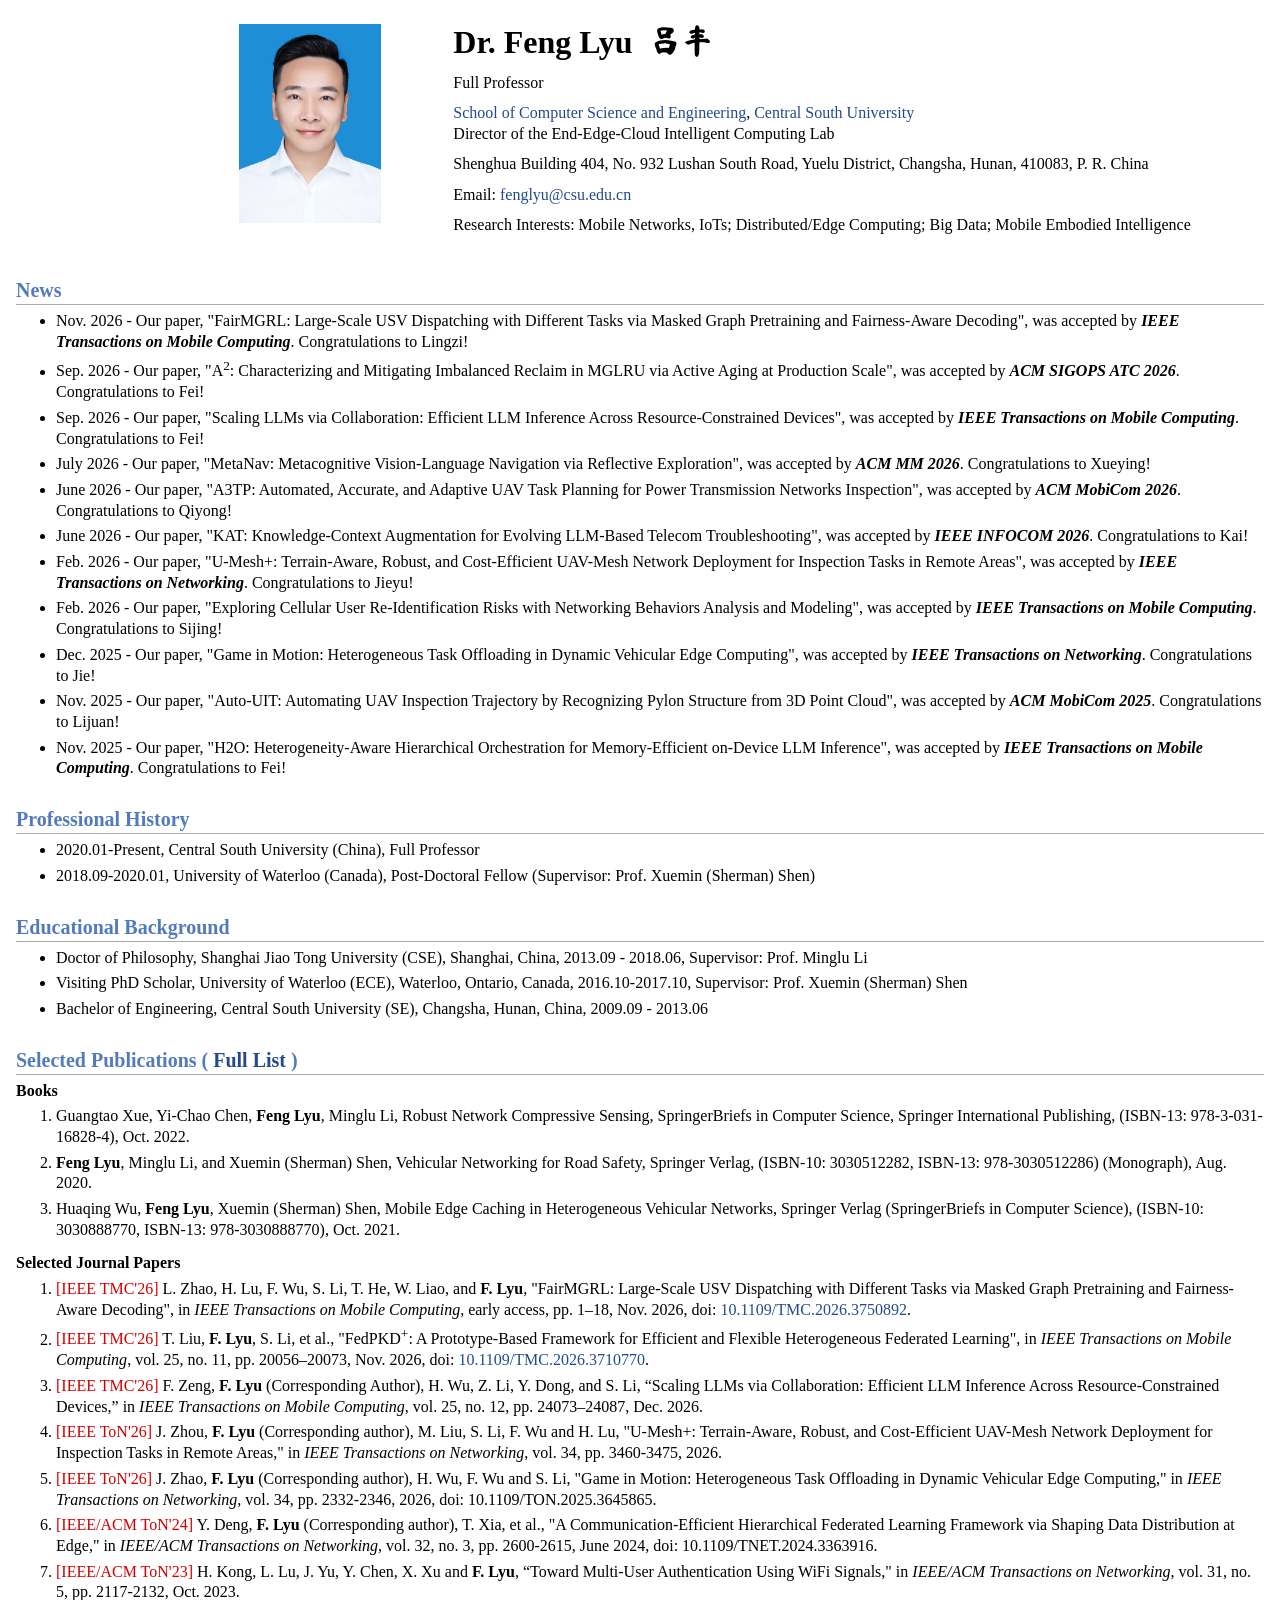
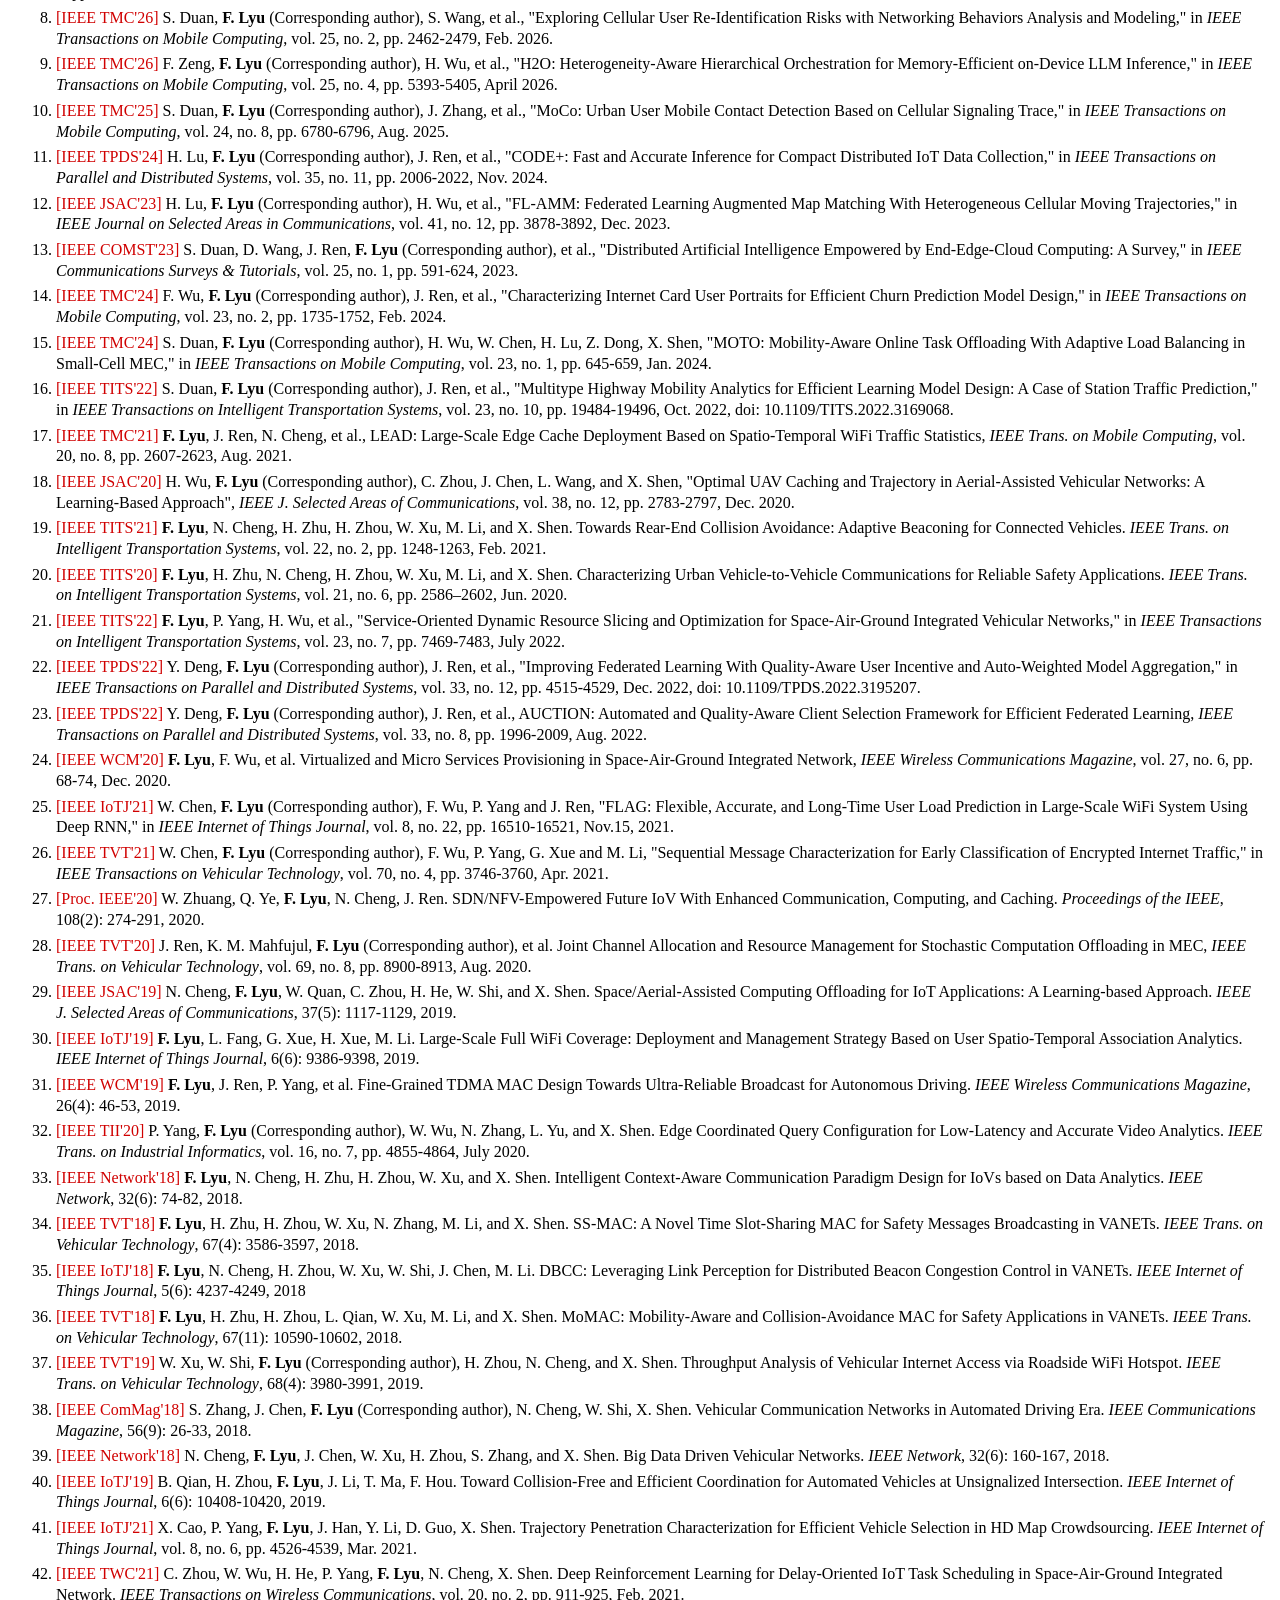
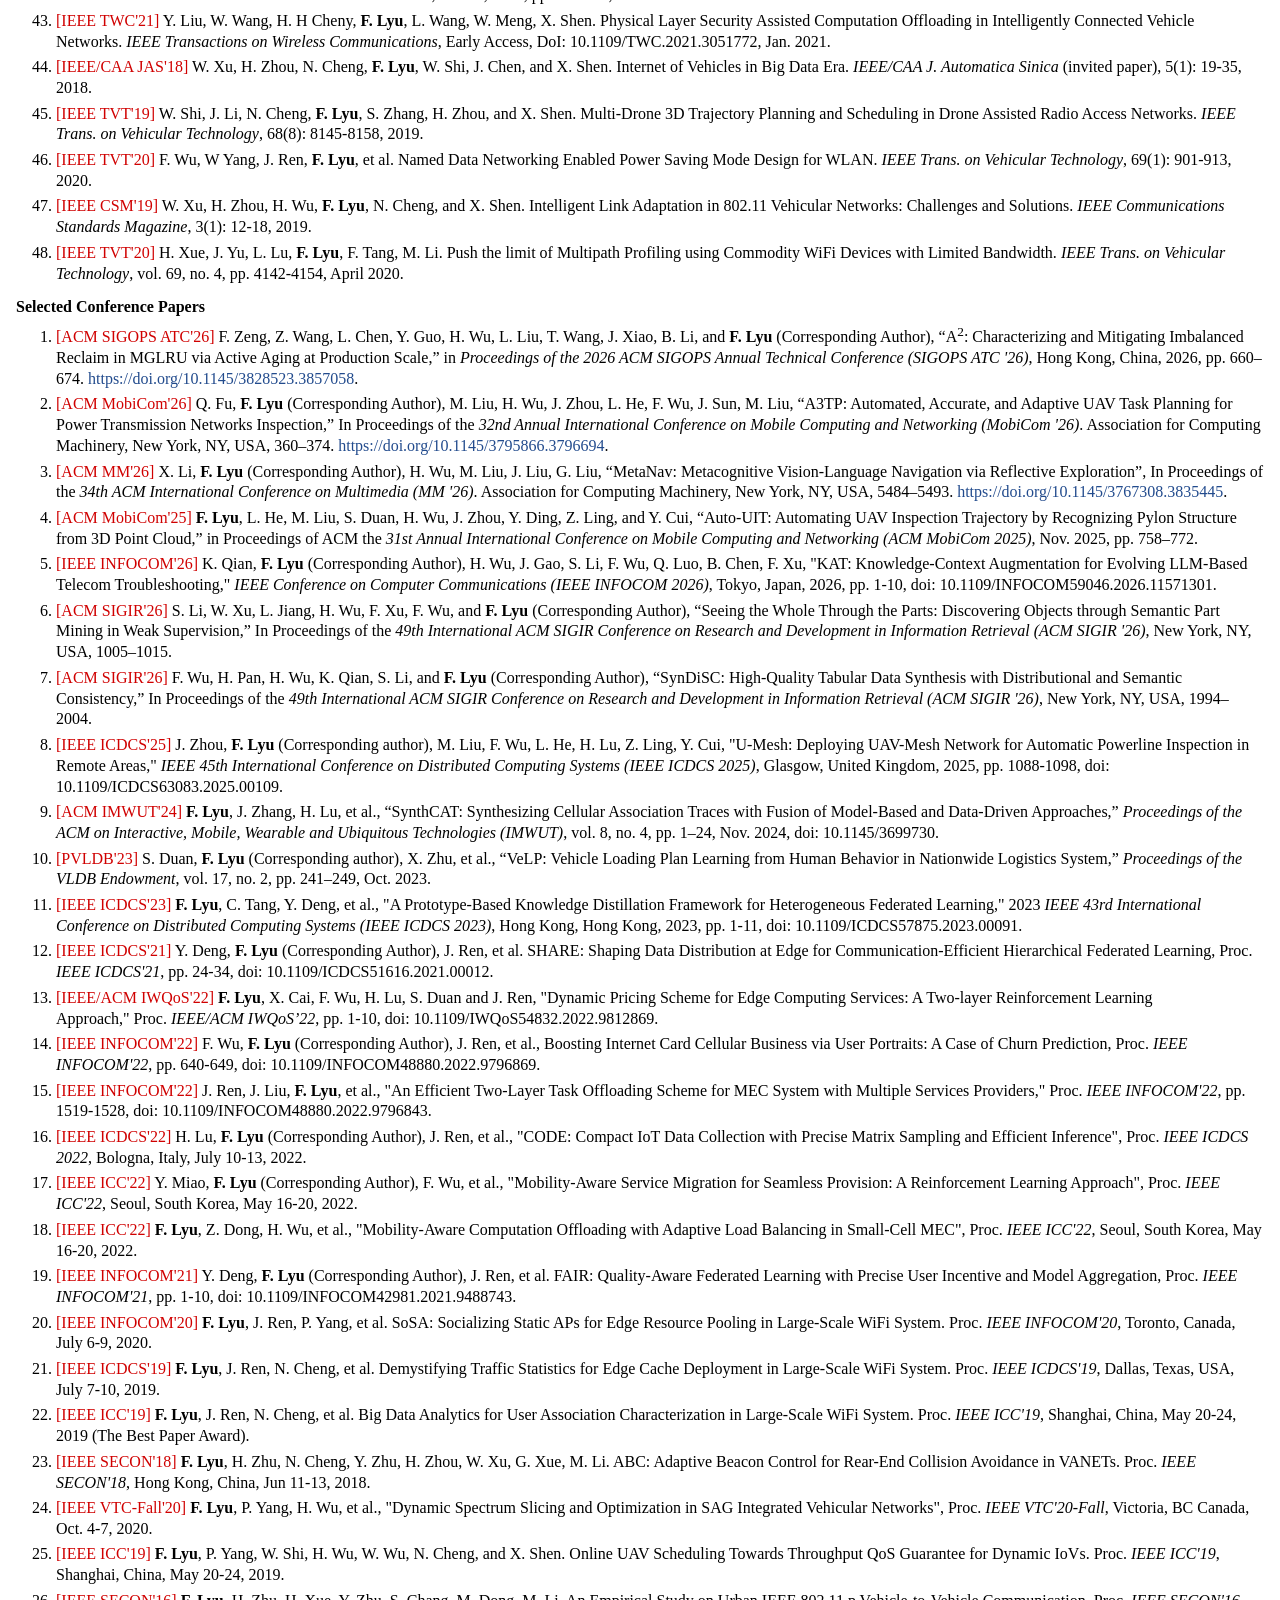
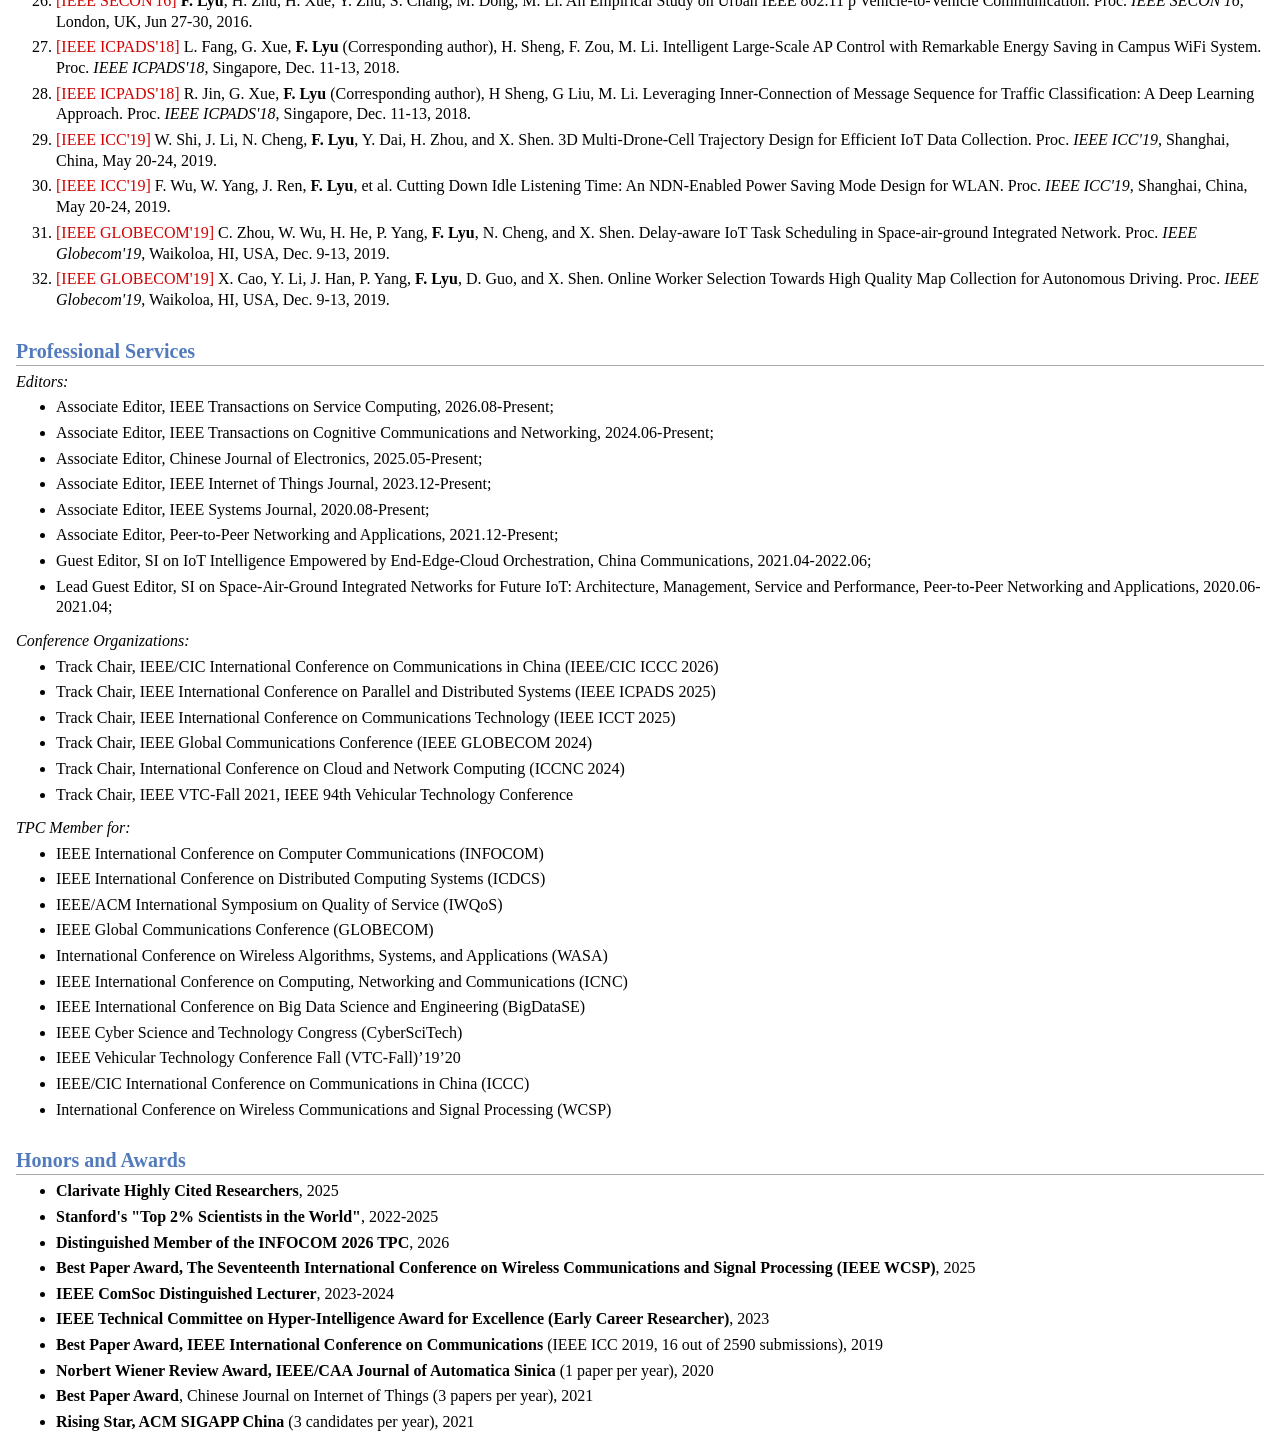
==== commit c5486620: "Hide duplicate research section and increase portrait spacing" ====
--- a/index.html
+++ b/index.html
@@ -5,7 +5,7 @@
 <meta name="generator" content="jemdoc, see http://jemdoc.jaboc.net/" />
 <meta http-equiv="Content-Type" content="text/html;charset=utf-8" />
 <meta name="viewport" content="width=device-width, initial-scale=1" />
-<link rel="stylesheet" href="jemdoc.css?v=347c11b4734a" type="text/css" />
+<link rel="stylesheet" href="jemdoc.css?v=27890648facd" type="text/css" />
 <title>Welcome to Feng Lyu's Homepage</title>
 </head>
 <body>
@@ -51,6 +51,7 @@
 </li>
 </ul>
 
+<!-- Research interests are displayed below Email; original section retained.
 <h2>Research Interests</h2>
 <ul>
 <li><p>Mobile Networks, IoTs</p>
@@ -62,6 +63,7 @@
 <li><p>Mobile Embodied Intelligence</p>
 </li>
 </ul>
+-->
 
 
 
--- a/jemdoc.css
+++ b/jemdoc.css
@@ -410,6 +410,7 @@
 .profile-portrait {
     justify-self: end;
     align-self: start;
+    margin-right: 2.5rem;
 }
 
 .profile-portrait a {
@@ -472,6 +473,7 @@
 
     .profile-portrait {
         justify-self: center;
+        margin-right: 0;
     }
 }
 
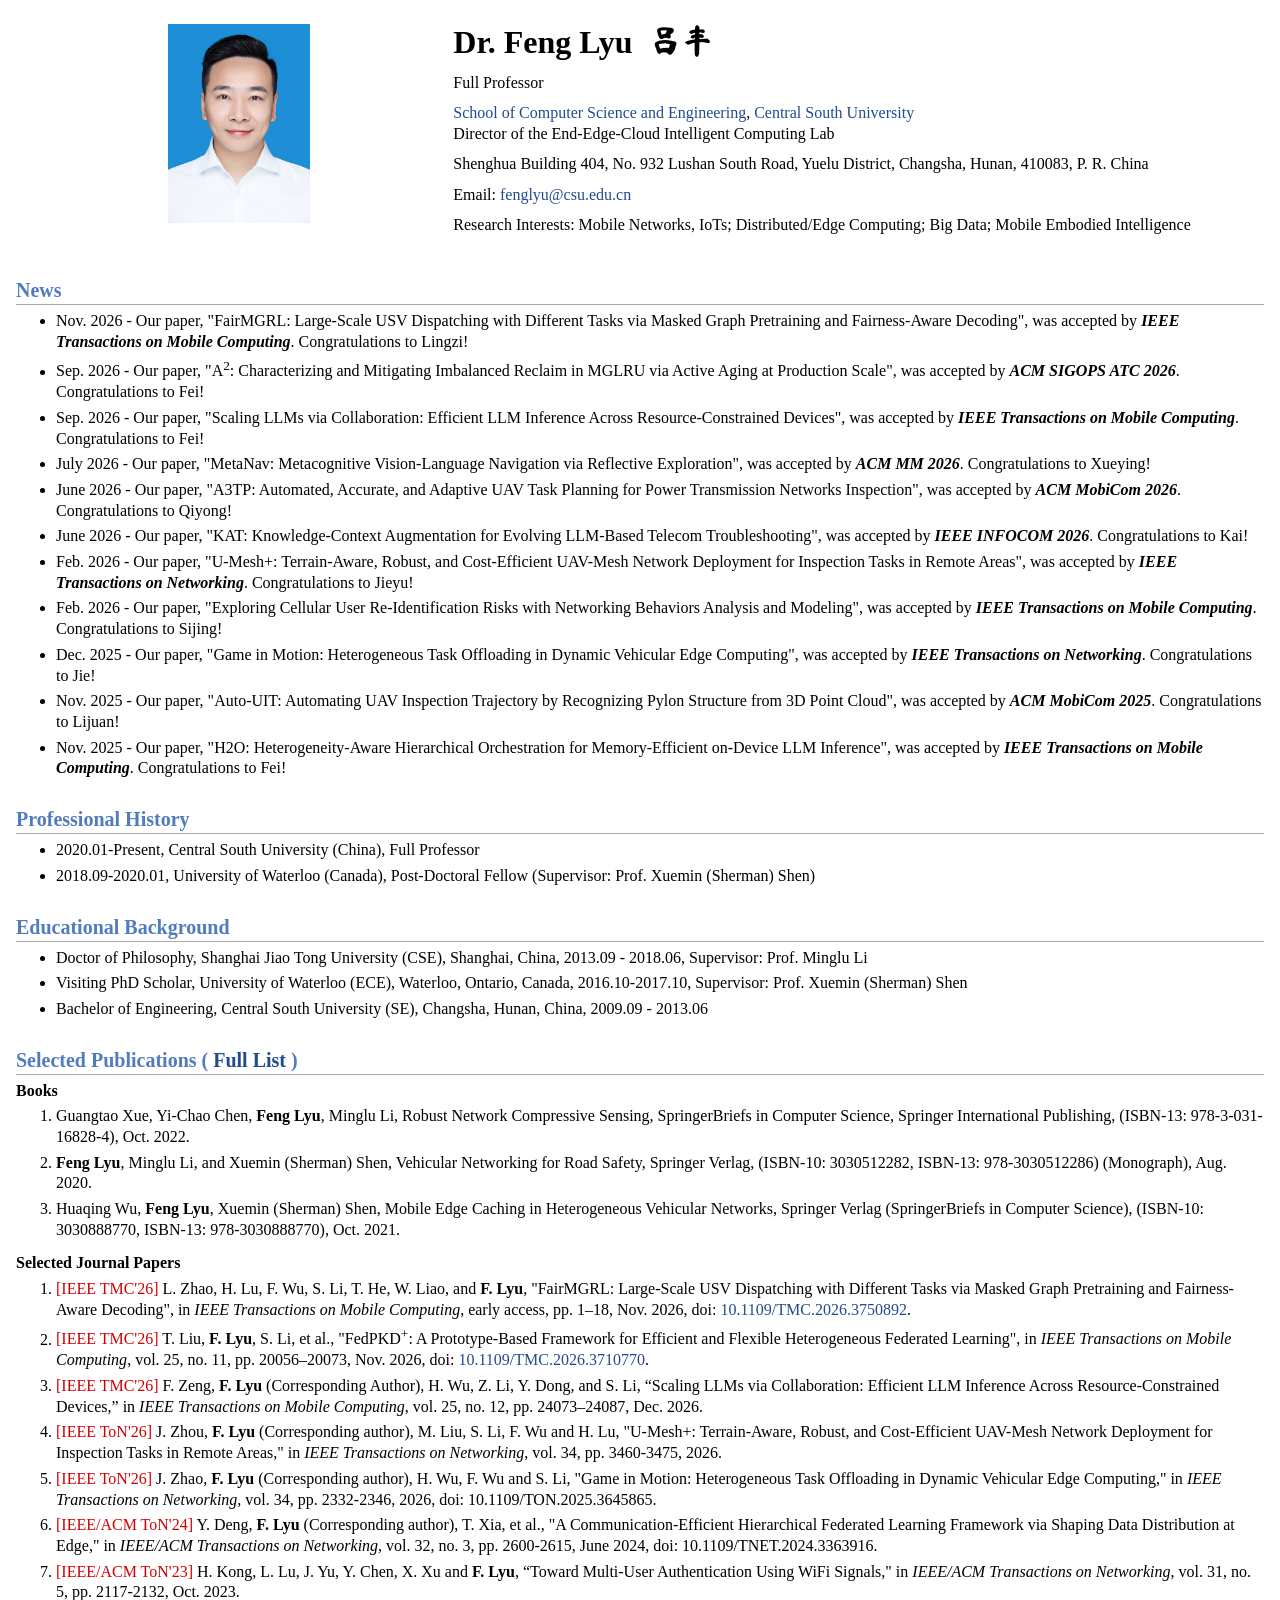
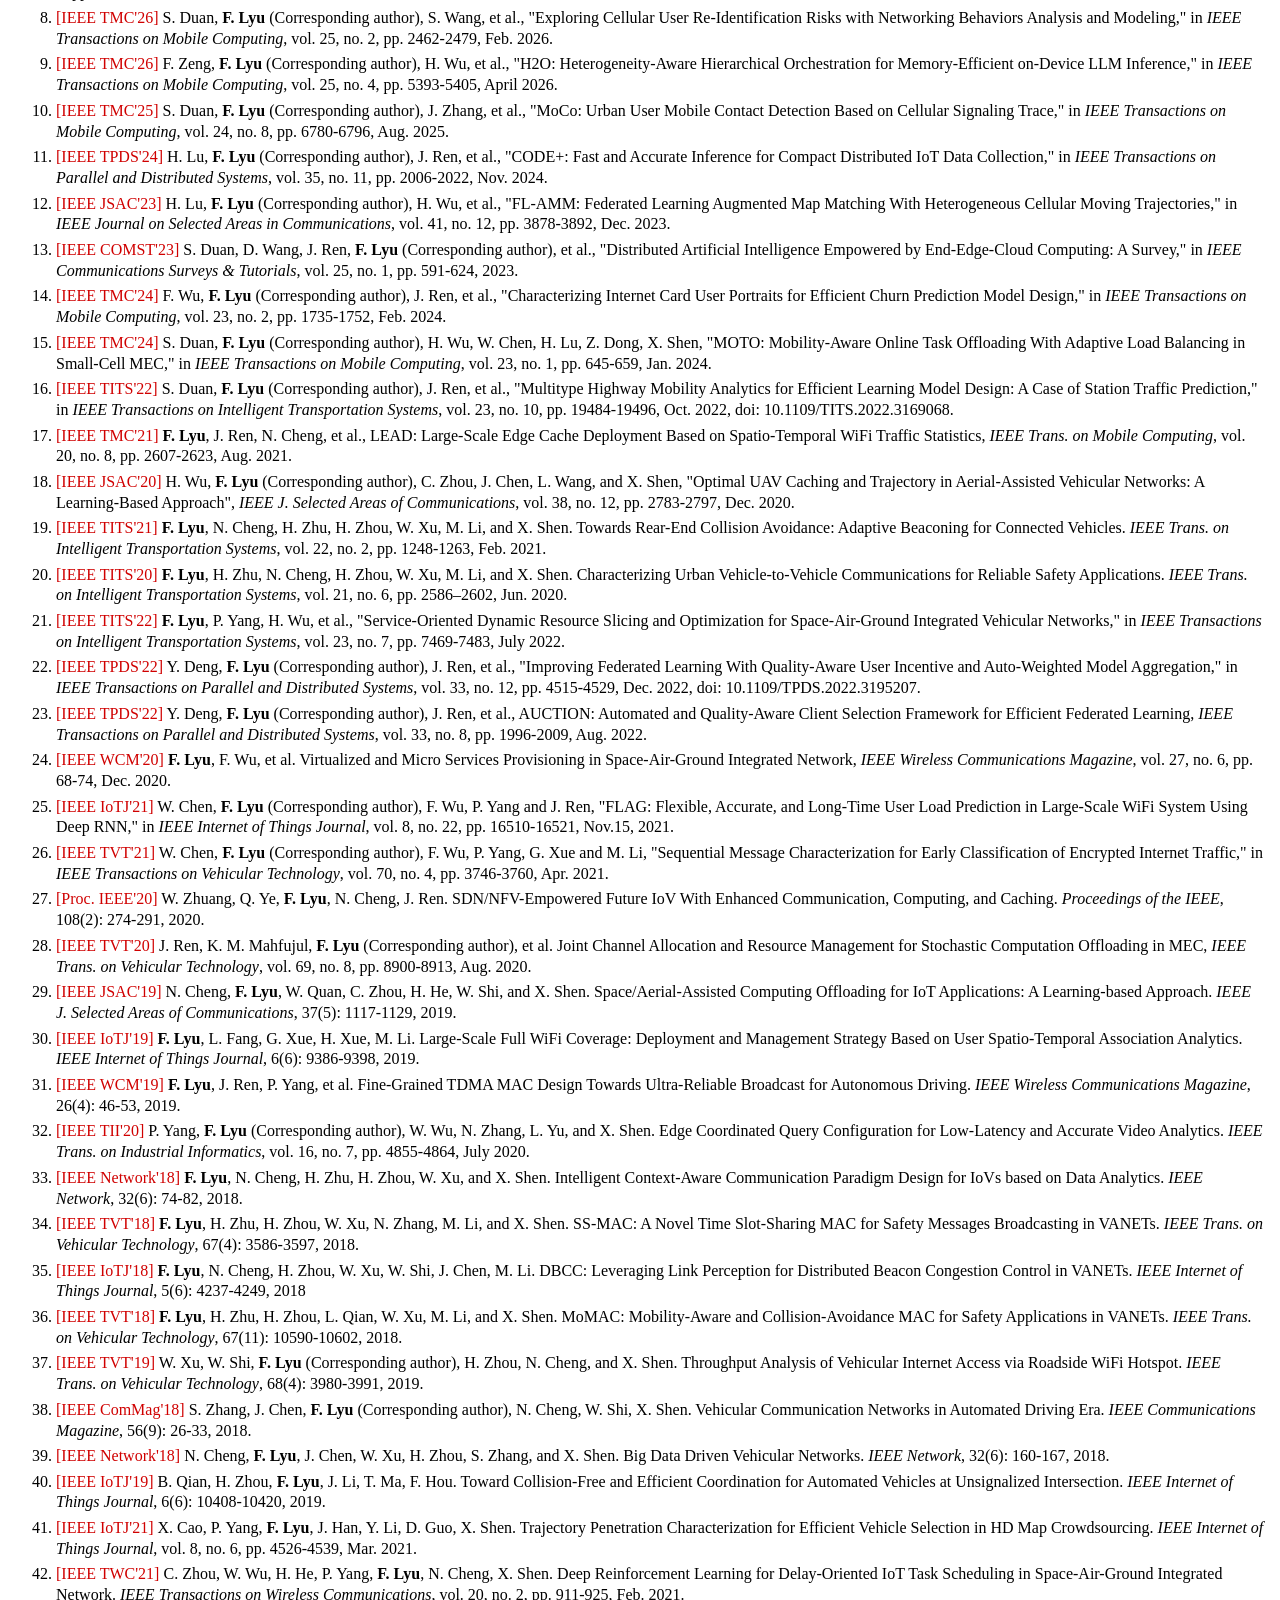
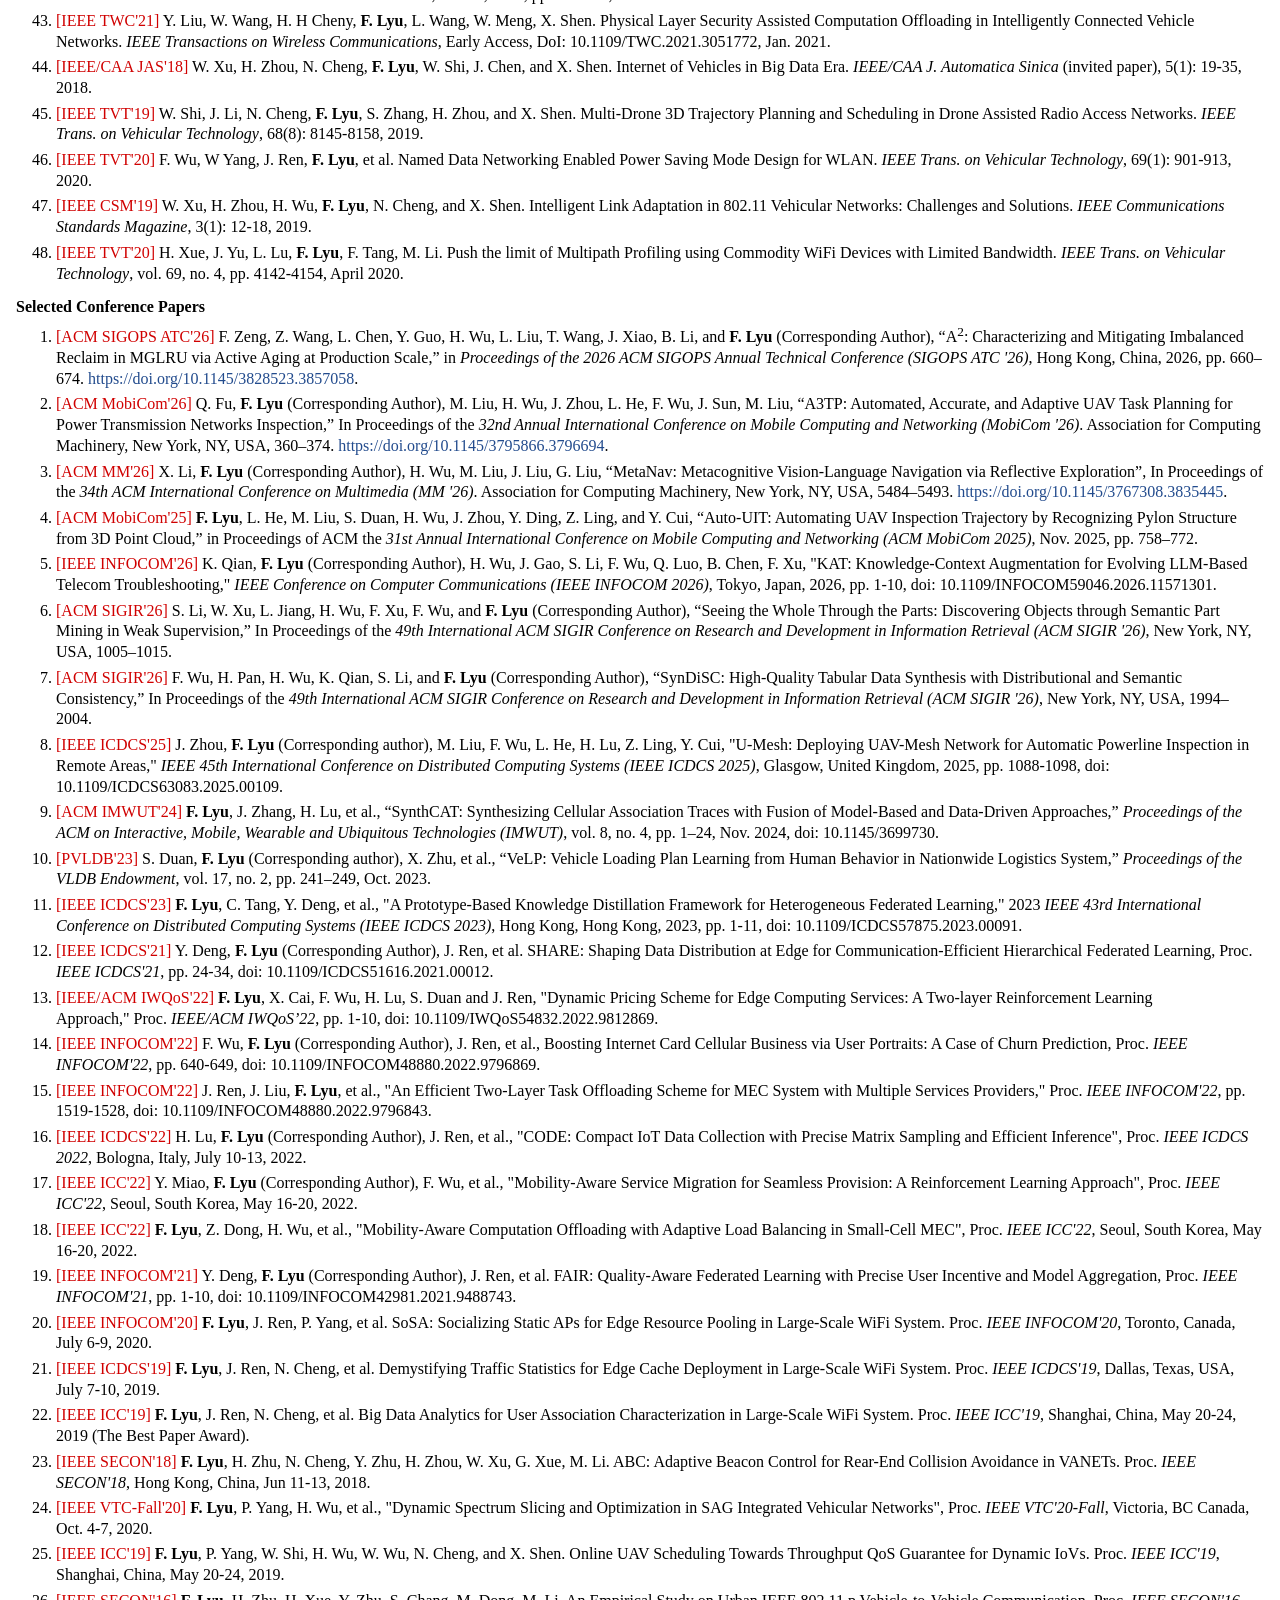
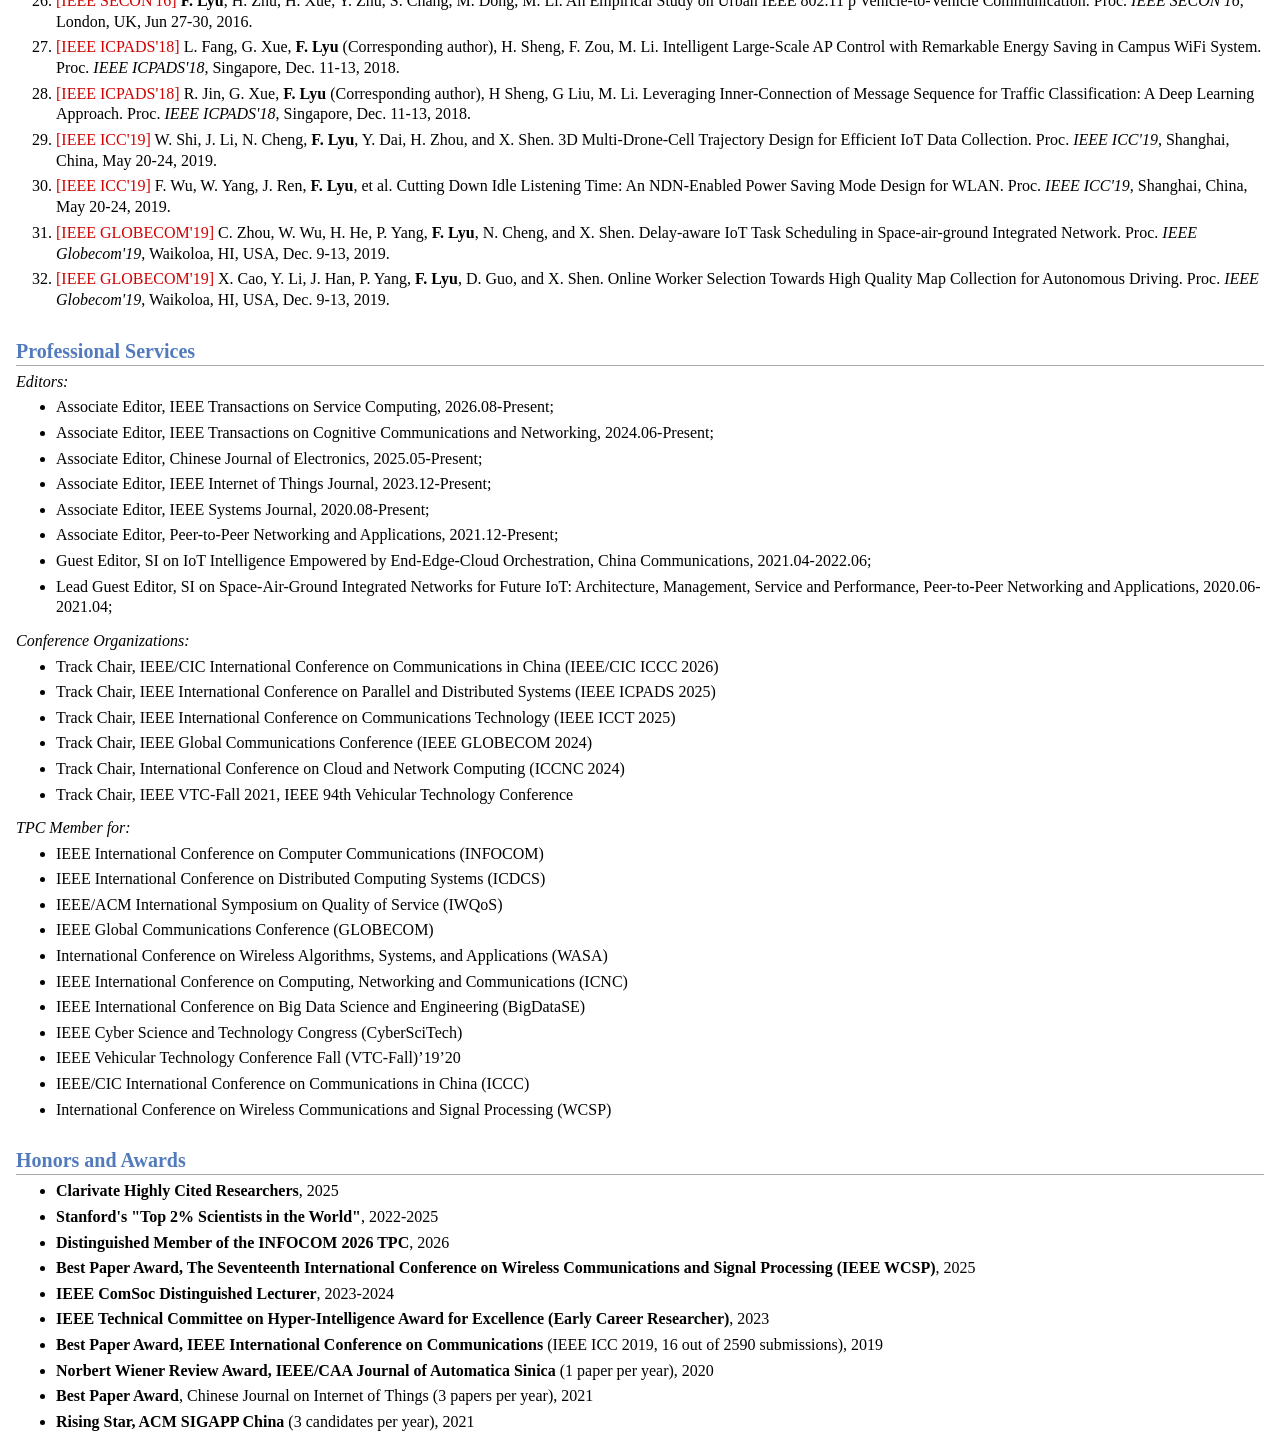
==== commit bc050c6a: "Move homepage portrait further left" ====
--- a/index.html
+++ b/index.html
@@ -5,7 +5,7 @@
 <meta name="generator" content="jemdoc, see http://jemdoc.jaboc.net/" />
 <meta http-equiv="Content-Type" content="text/html;charset=utf-8" />
 <meta name="viewport" content="width=device-width, initial-scale=1" />
-<link rel="stylesheet" href="jemdoc.css?v=27890648facd" type="text/css" />
+<link rel="stylesheet" href="jemdoc.css?v=ae9b04795dfc" type="text/css" />
 <title>Welcome to Feng Lyu's Homepage</title>
 </head>
 <body>
--- a/jemdoc.css
+++ b/jemdoc.css
@@ -410,7 +410,7 @@
 .profile-portrait {
     justify-self: end;
     align-self: start;
-    margin-right: 2.5rem;
+    margin-right: clamp(0px, calc(100% - 142px), calc(2.5rem + 71px));
 }
 
 .profile-portrait a {
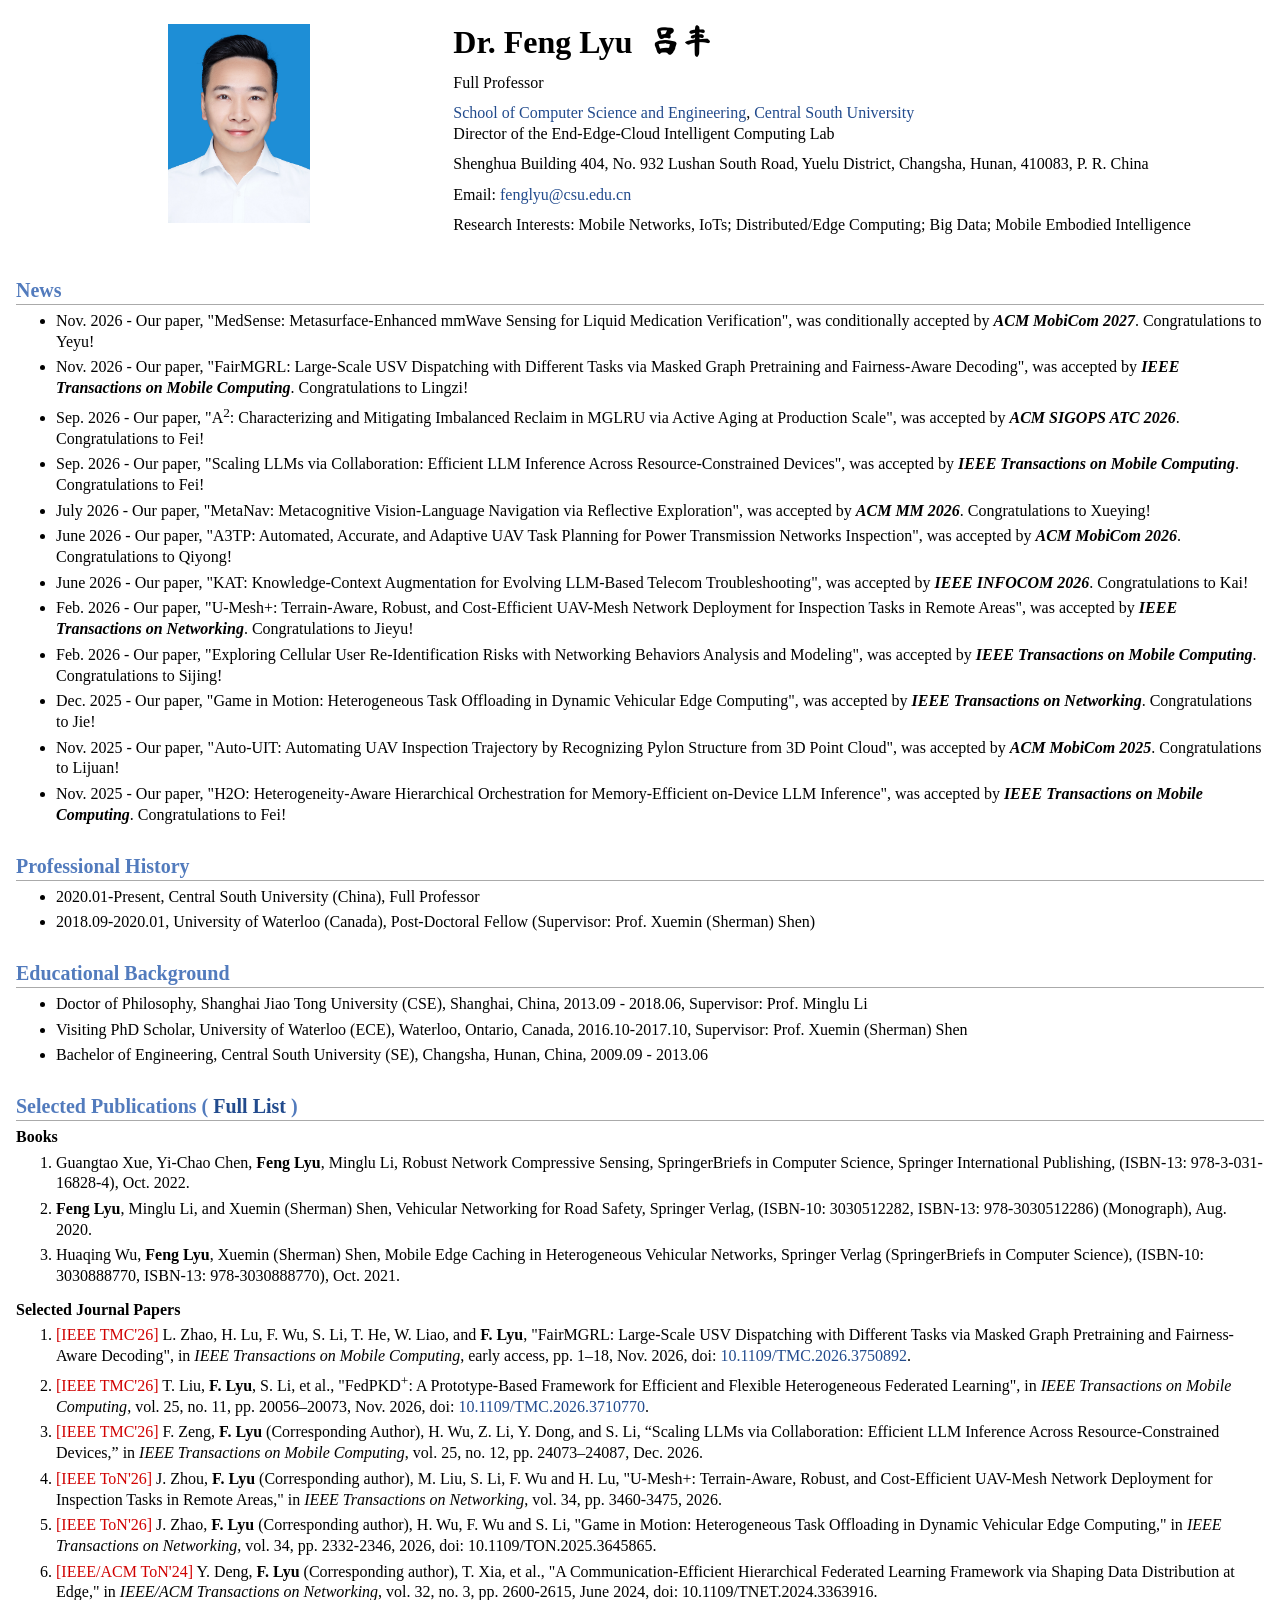
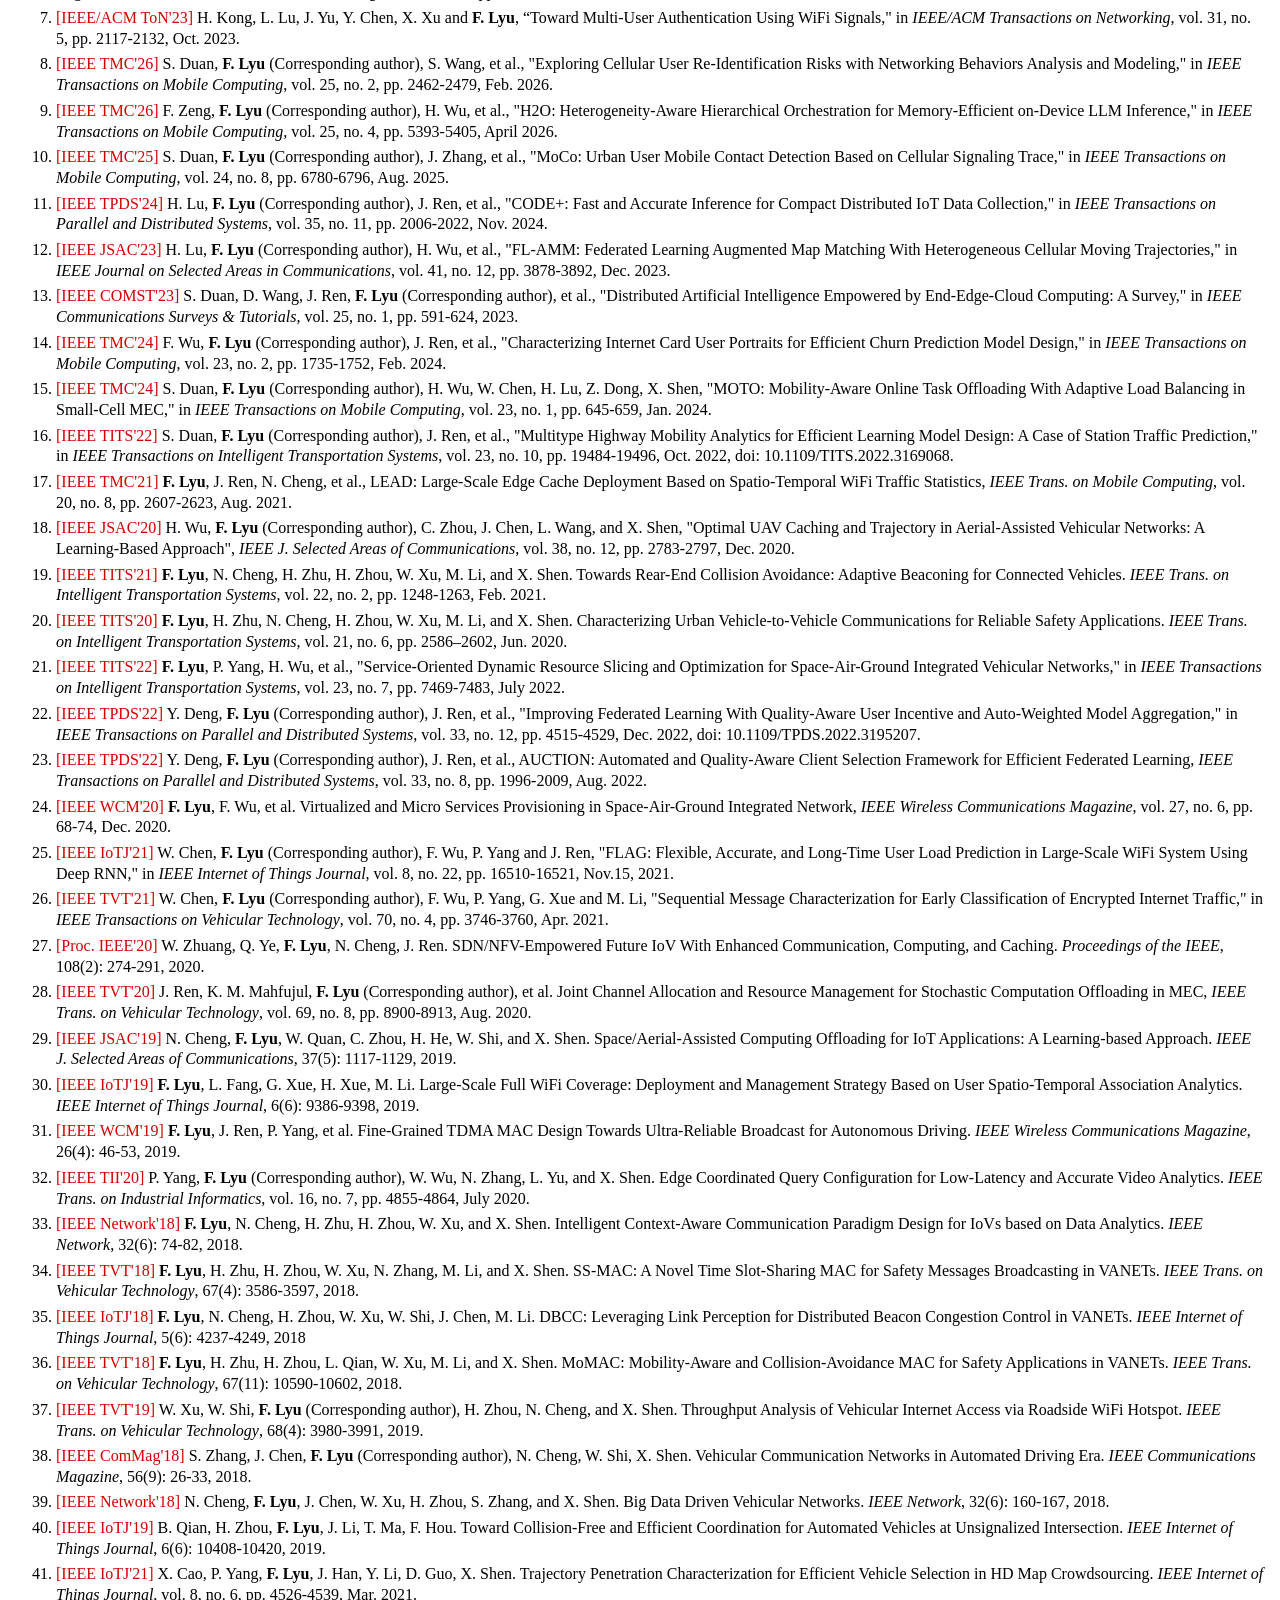
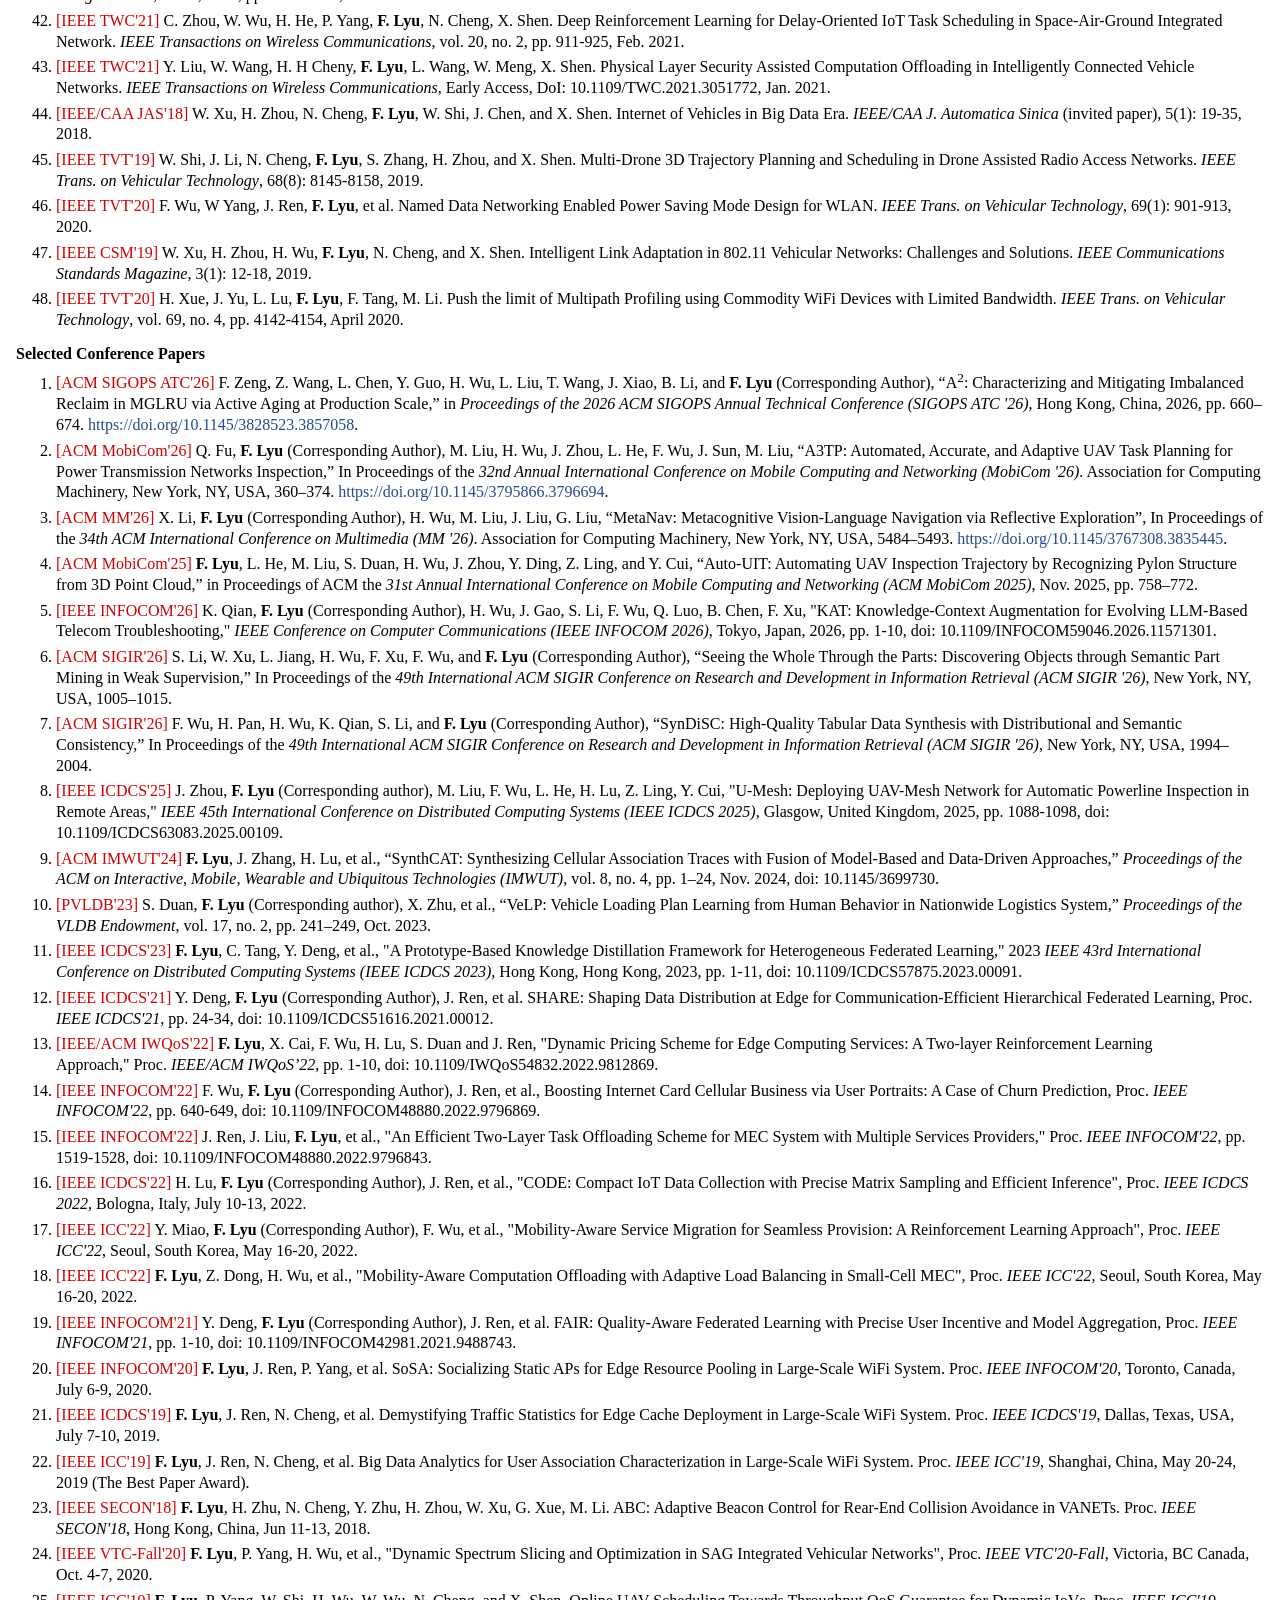
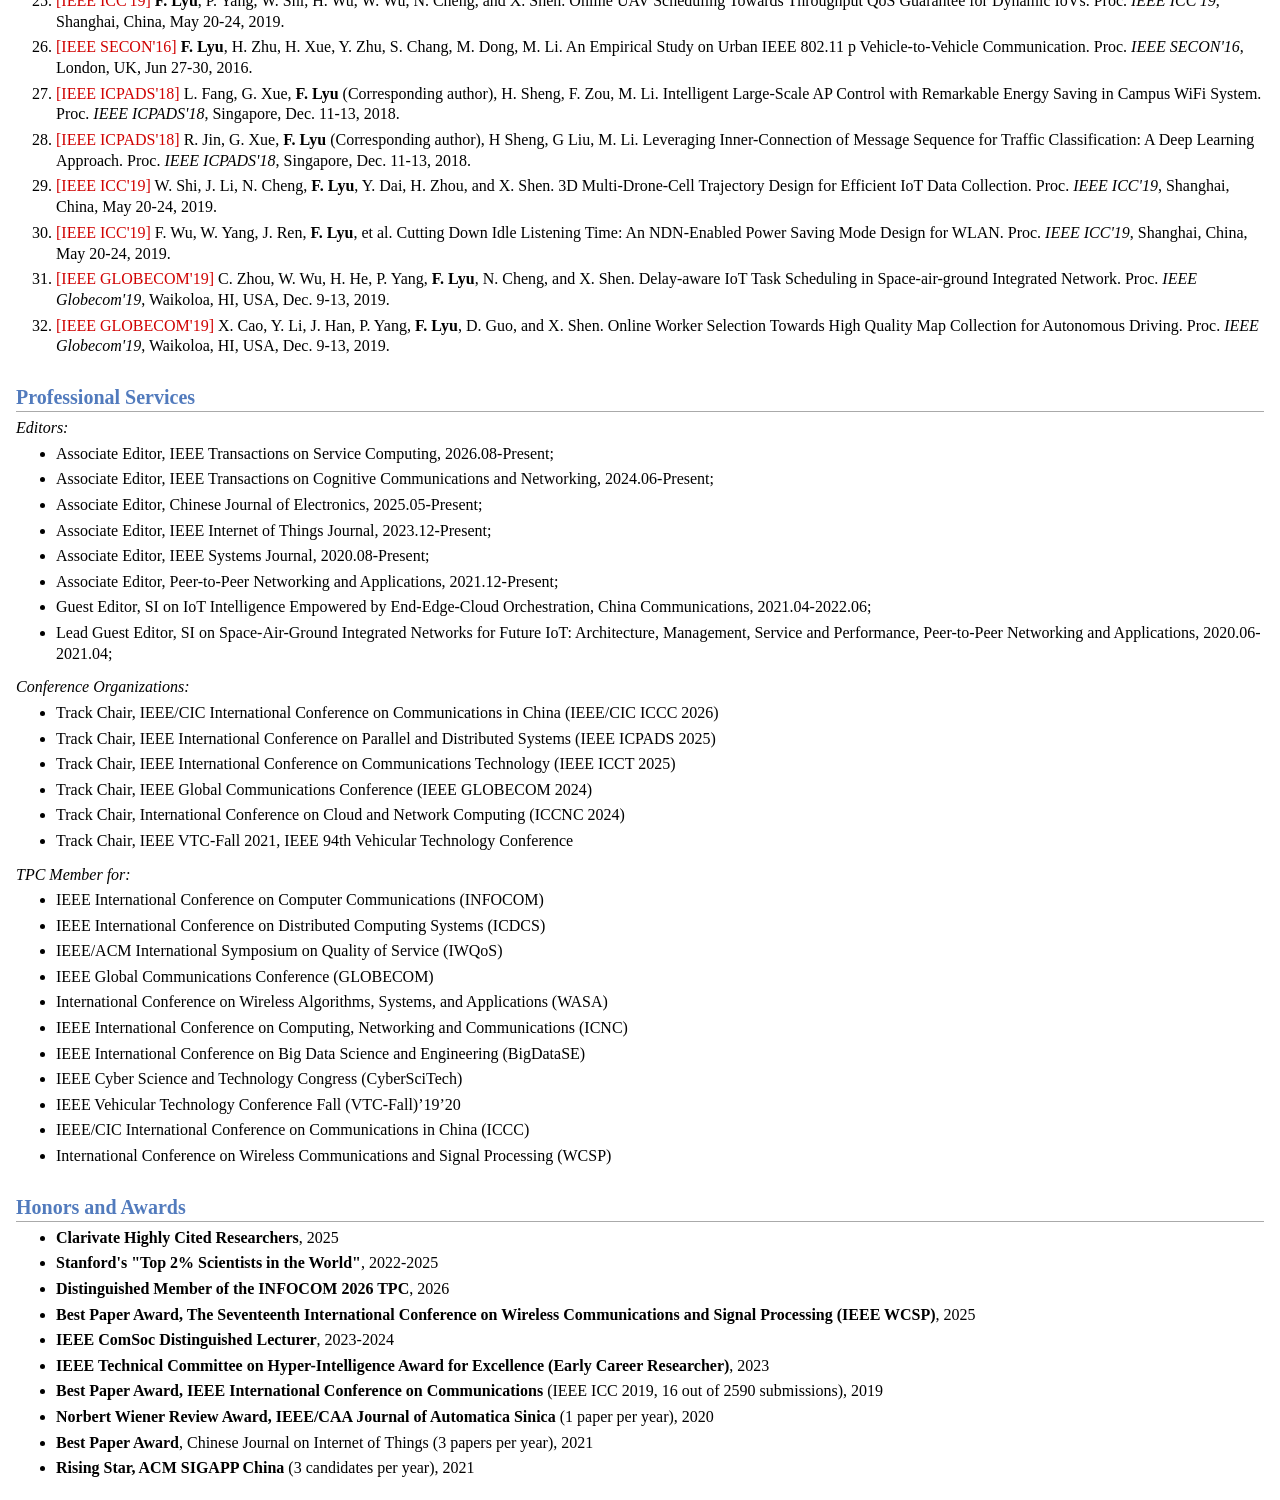
==== commit 9cd225f6: "Add MedSense MobiCom 2027 acceptance news" ====
--- a/index.html
+++ b/index.html
@@ -25,8 +25,10 @@
 </div>
 </div>
 <h2>News</h2>
-<!-- FairMGRL, A2, MetaNav, and A3TP use months confirmed by the user. Remaining News dates use online publication dates; Exploring Cellular uses the Feb. 2026 issue month as a fallback. -->
-<ul>
+<!-- MedSense provisionally uses Nov. 2026 (current month; not visible in the supplied email screenshot). FairMGRL, A2, MetaNav, and A3TP use months confirmed by the user. Remaining News dates use online publication dates; Exploring Cellular uses the Feb. 2026 issue month as a fallback. -->
+<ul>
+<li><p>Nov. 2026 - Our paper, &quot;MedSense: Metasurface-Enhanced mmWave Sensing for Liquid Medication Verification&quot;, was conditionally accepted by <strong><em>ACM MobiCom 2027</em></strong>. Congratulations to Yeyu!</p>
+</li>
 <li><p>Nov. 2026 - Our paper, &quot;FairMGRL: Large-Scale USV Dispatching with Different Tasks via Masked Graph Pretraining and Fairness-Aware Decoding&quot;, was accepted by <strong><em>IEEE Transactions on Mobile Computing</em></strong>. Congratulations to Lingzi!</p>
 </li>
 <li><p>Sep. 2026 - Our paper, &quot;A<sup>2</sup>: Characterizing and Mitigating Imbalanced Reclaim in MGLRU via Active Aging at Production Scale&quot;, was accepted by <strong><em>ACM SIGOPS ATC 2026</em></strong>. Congratulations to Fei!</p>
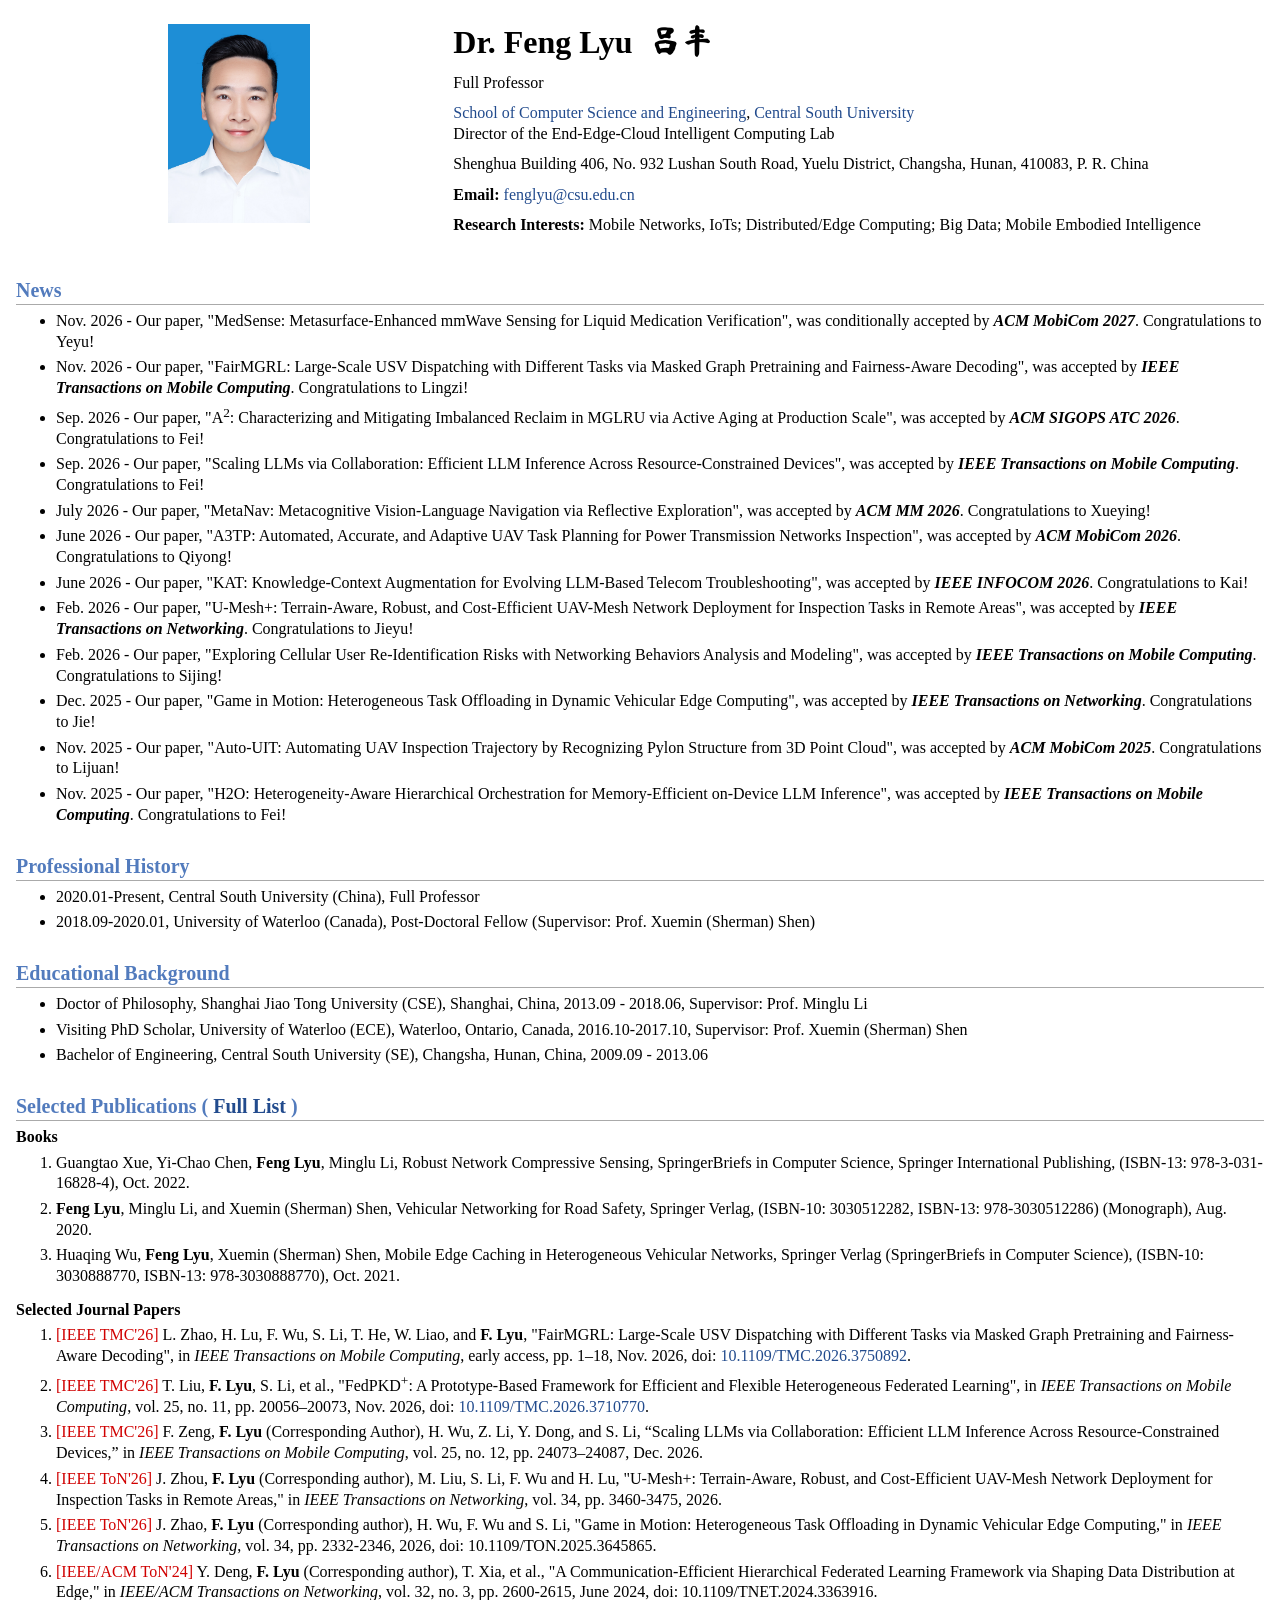
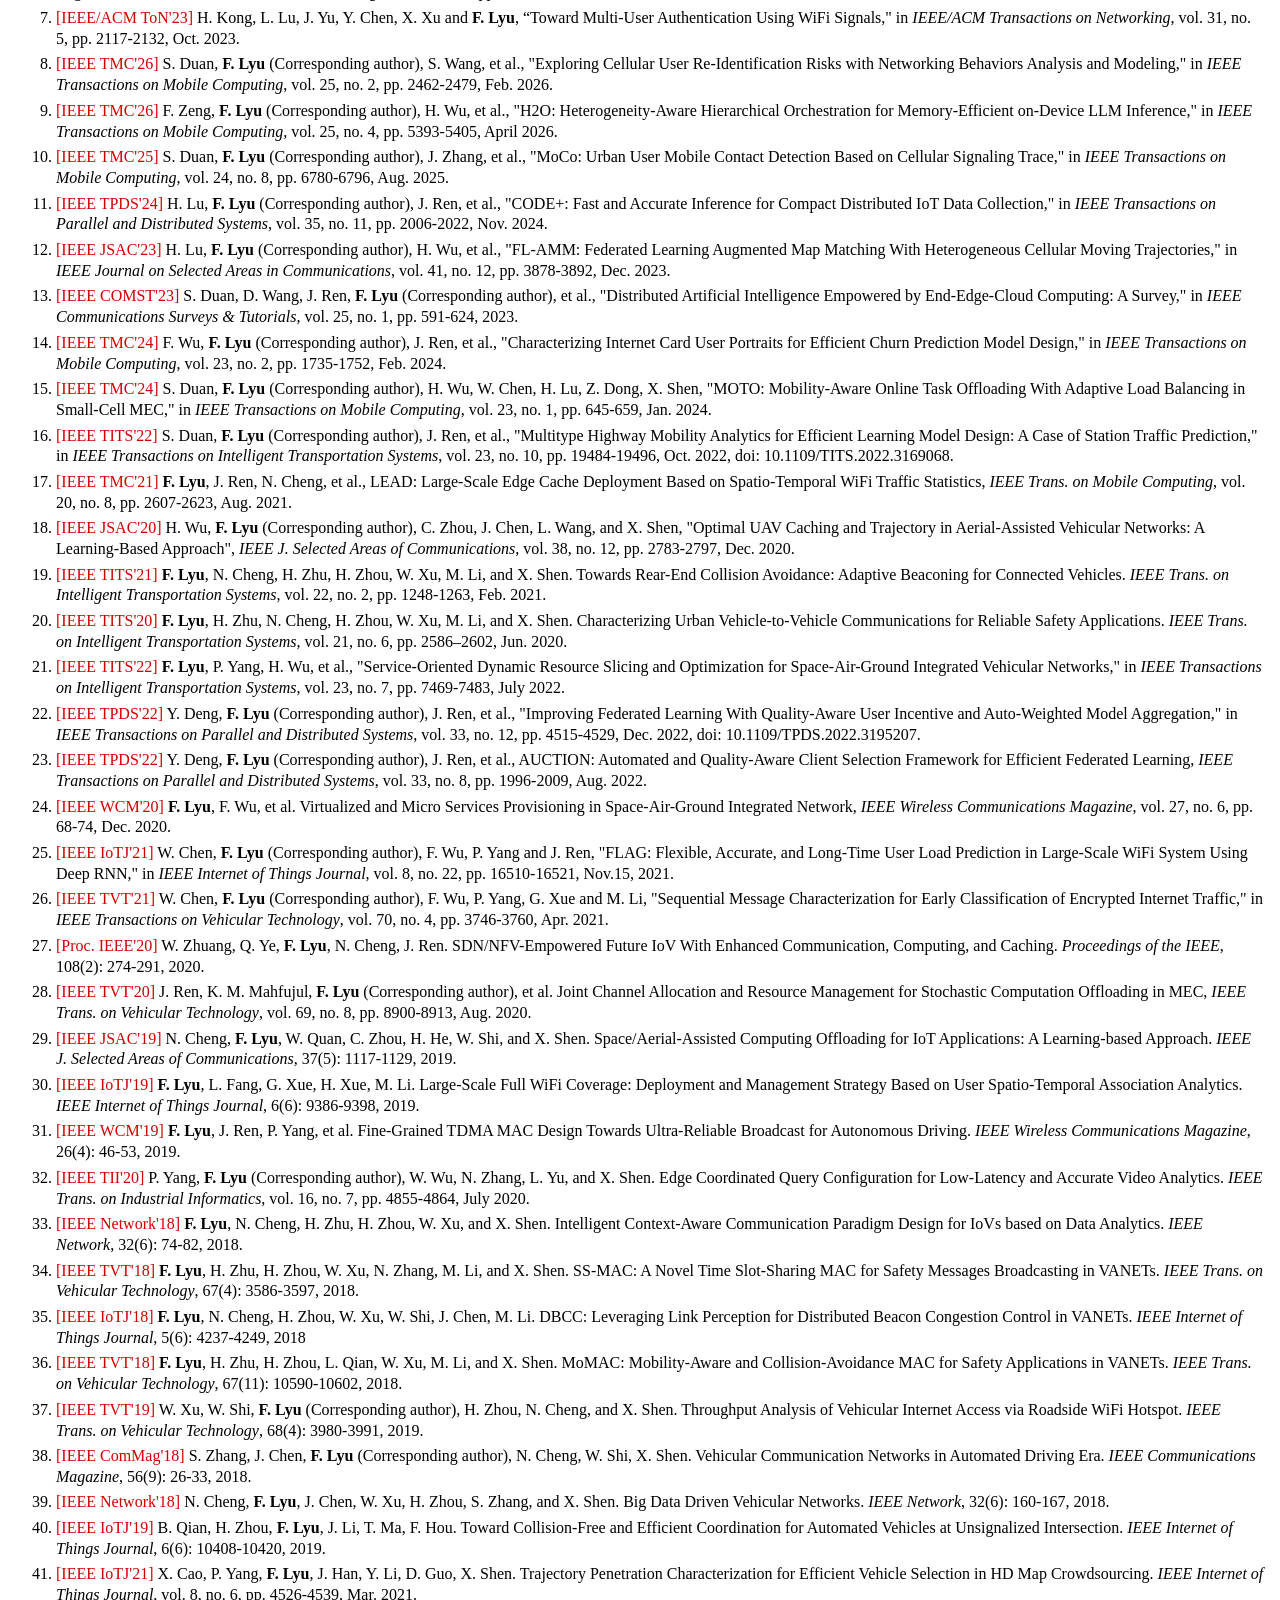
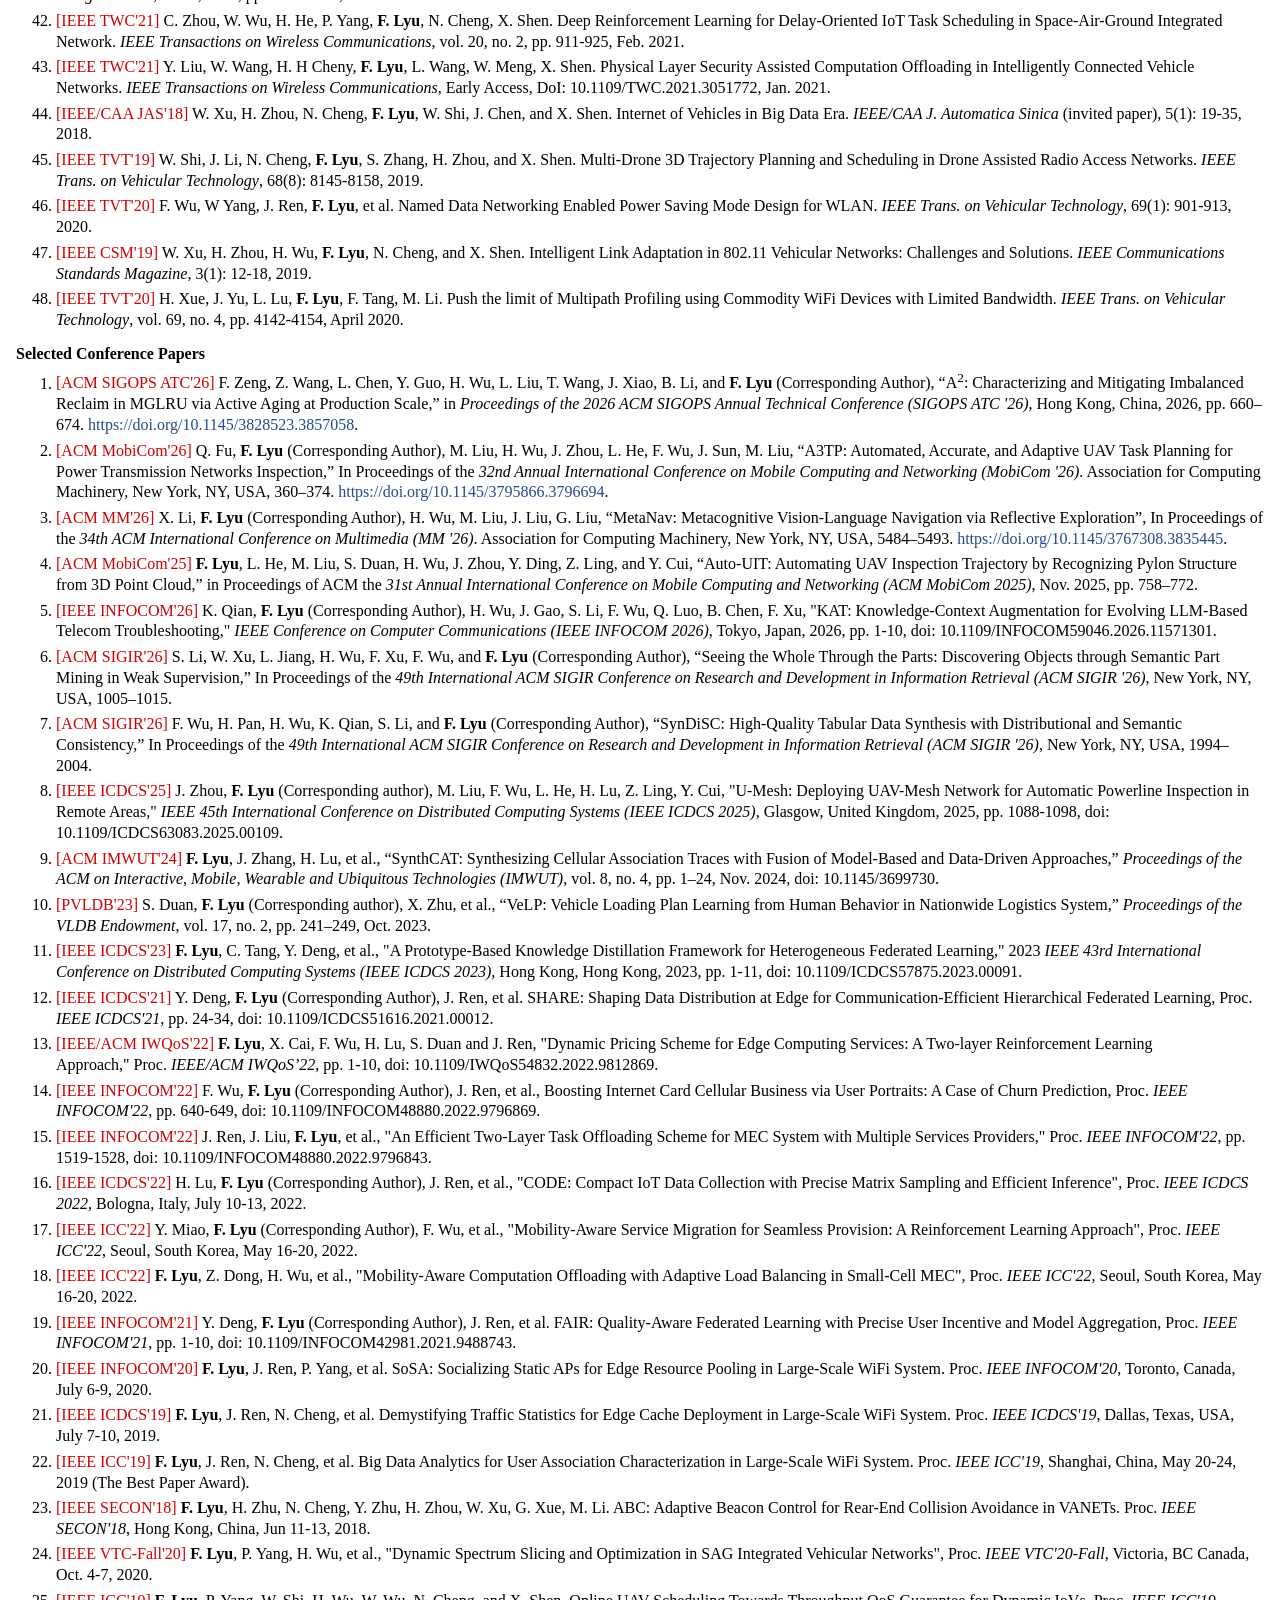
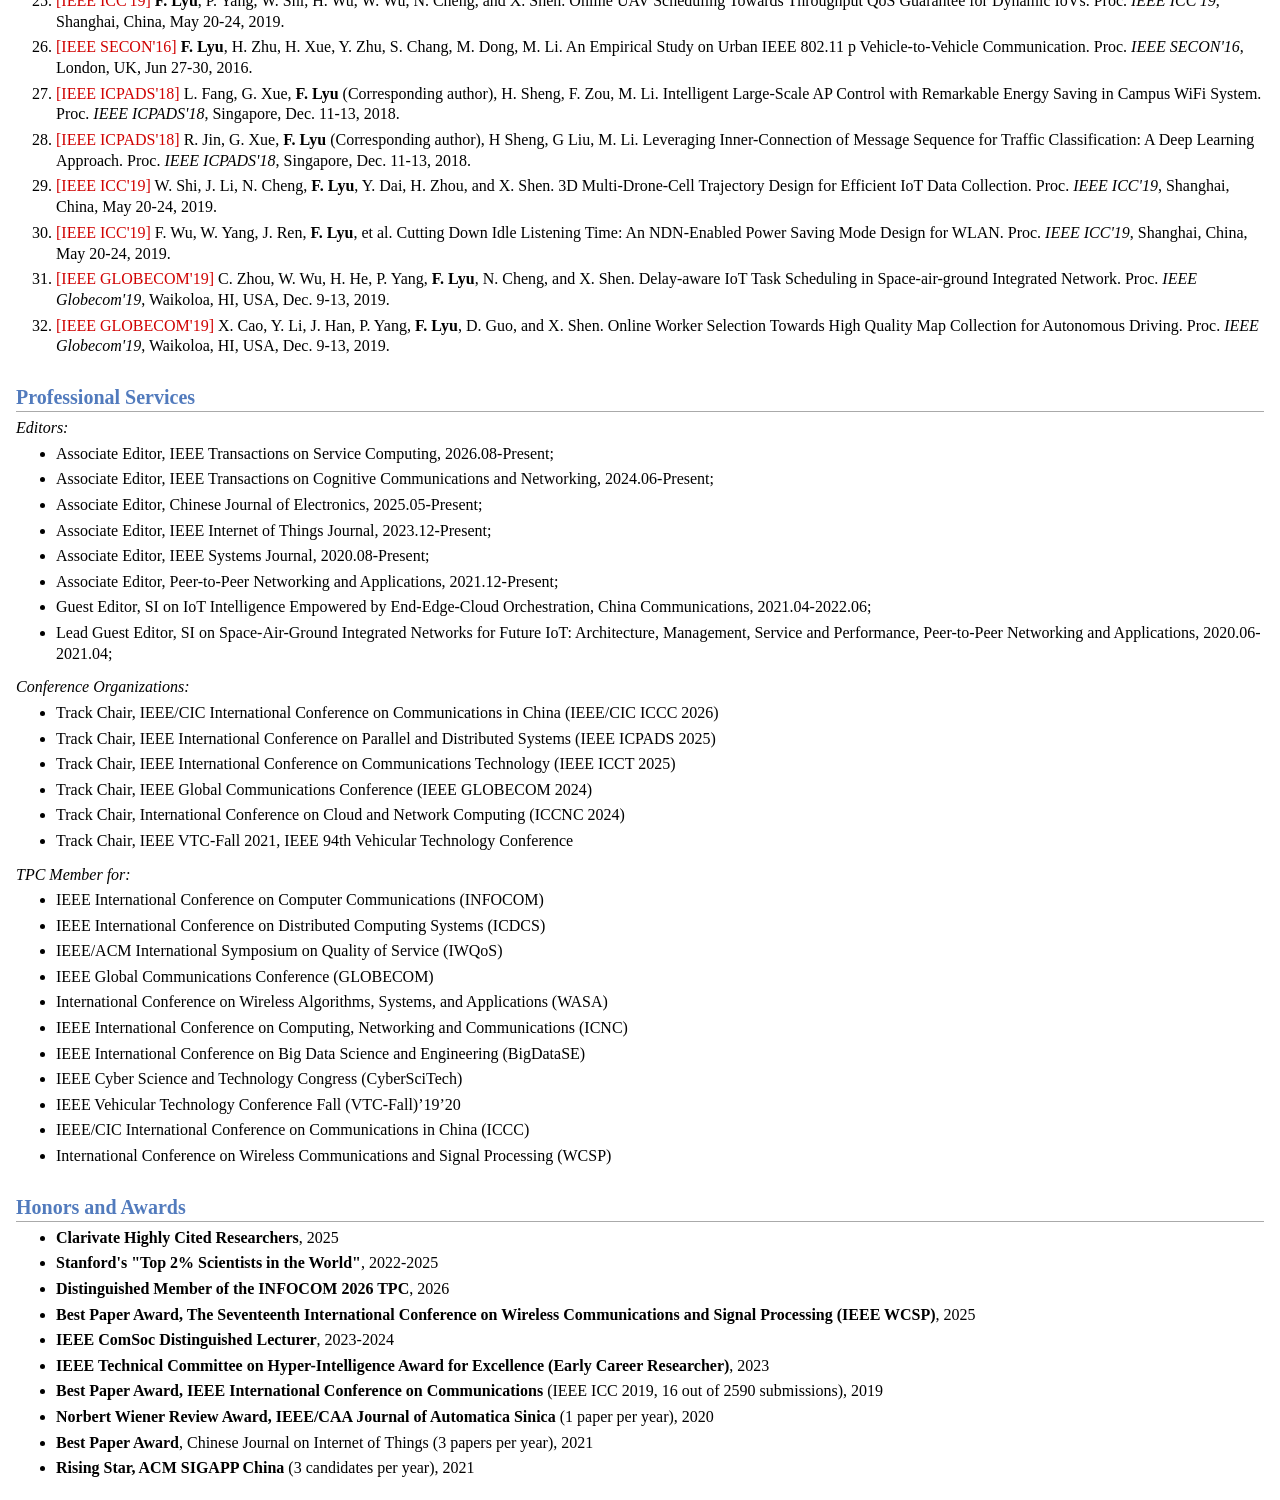
==== commit ca7a4785: "Update office room and emphasize profile labels" ====
--- a/index.html
+++ b/index.html
@@ -19,9 +19,9 @@
 <p class="profile-position">Full Professor</p>
 <p><a href="https://cse.csu.edu.cn/">School of Computer Science and Engineering</a>, <a href="https://www.csu.edu.cn/">Central South University</a><br />
 Director of the End-Edge-Cloud Intelligent Computing Lab</p>
-<p>Shenghua Building 404, No. 932 Lushan South Road, Yuelu District, Changsha, Hunan, 410083, P. R. China</p>
-<p>Email: <a href="mailto:fenglyu@csu.edu.cn">fenglyu@csu.edu.cn</a></p>
-<p class="profile-research">Research Interests: Mobile Networks, IoTs; Distributed/Edge Computing; Big Data; Mobile Embodied Intelligence</p>
+<p>Shenghua Building 406, No. 932 Lushan South Road, Yuelu District, Changsha, Hunan, 410083, P. R. China</p>
+<p><strong>Email:</strong> <a href="mailto:fenglyu@csu.edu.cn">fenglyu@csu.edu.cn</a></p>
+<p class="profile-research"><strong>Research Interests:</strong> Mobile Networks, IoTs; Distributed/Edge Computing; Big Data; Mobile Embodied Intelligence</p>
 </div>
 </div>
 <h2>News</h2>
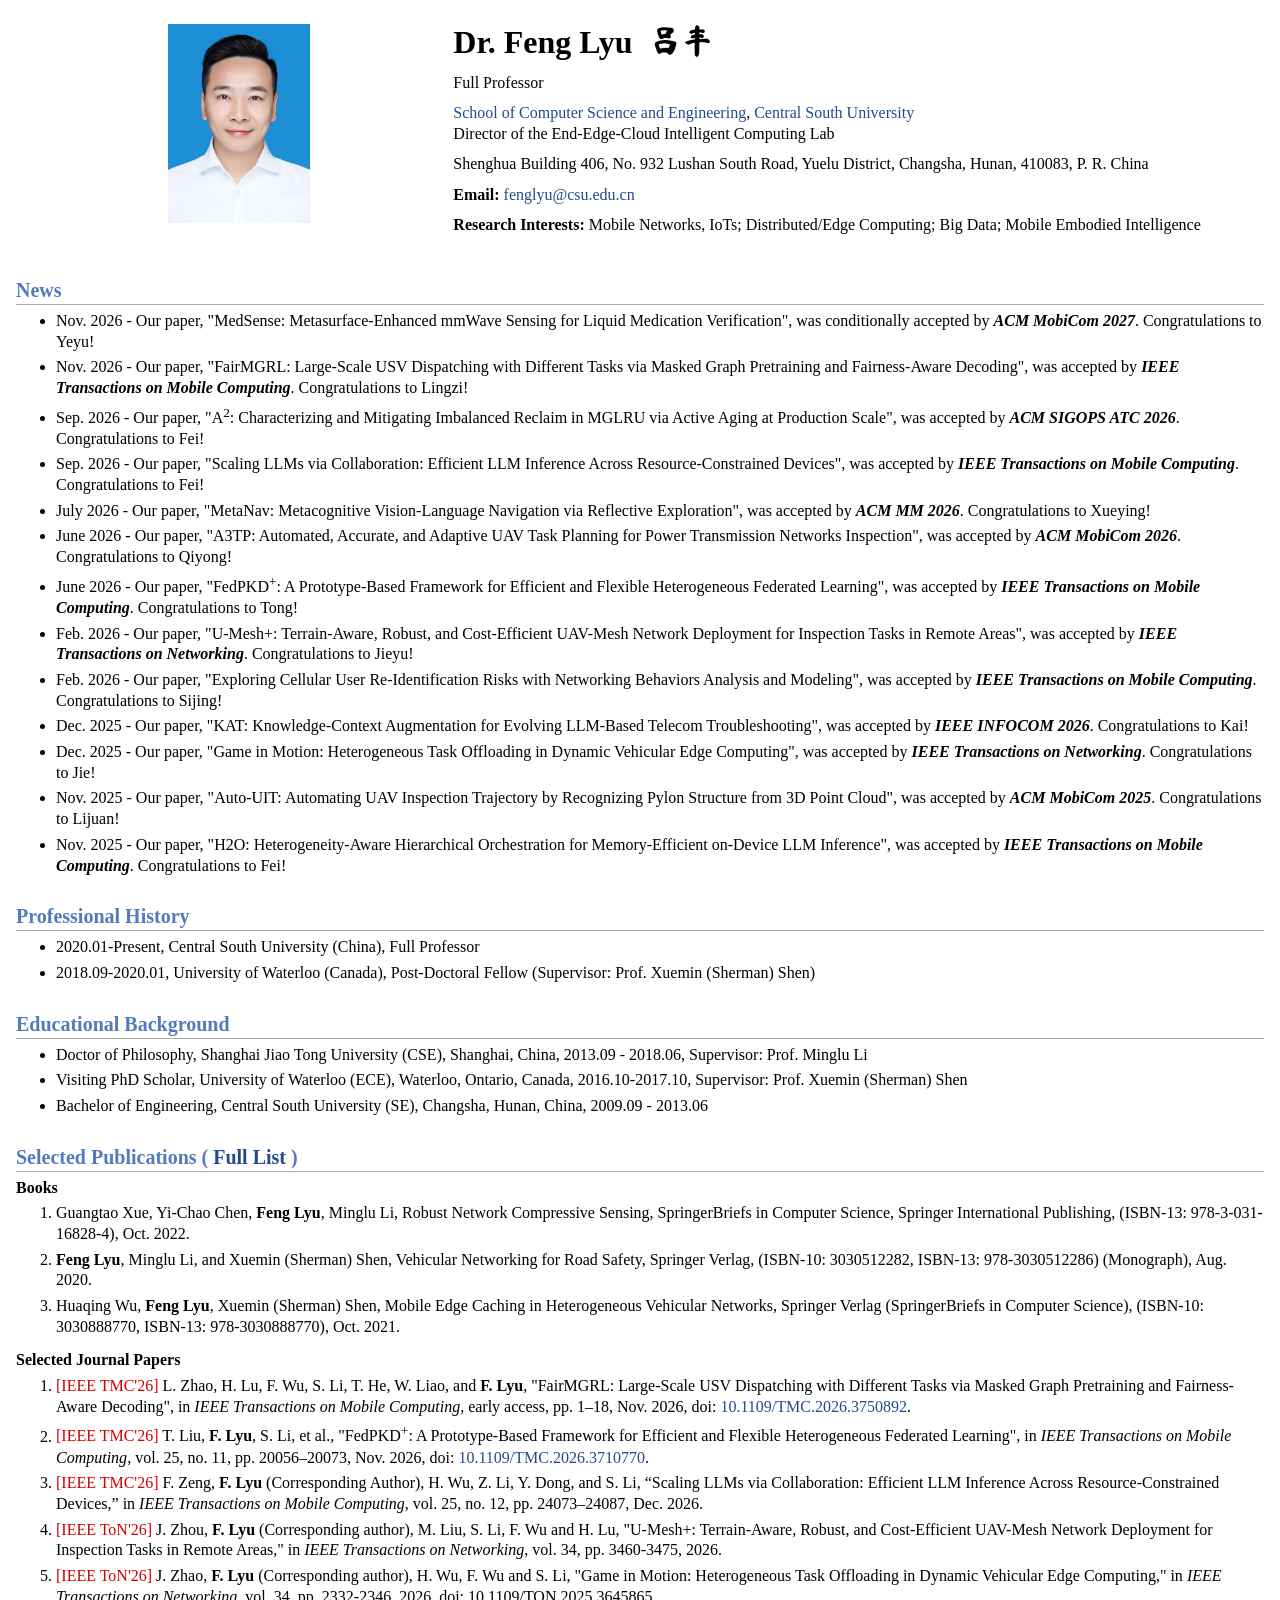
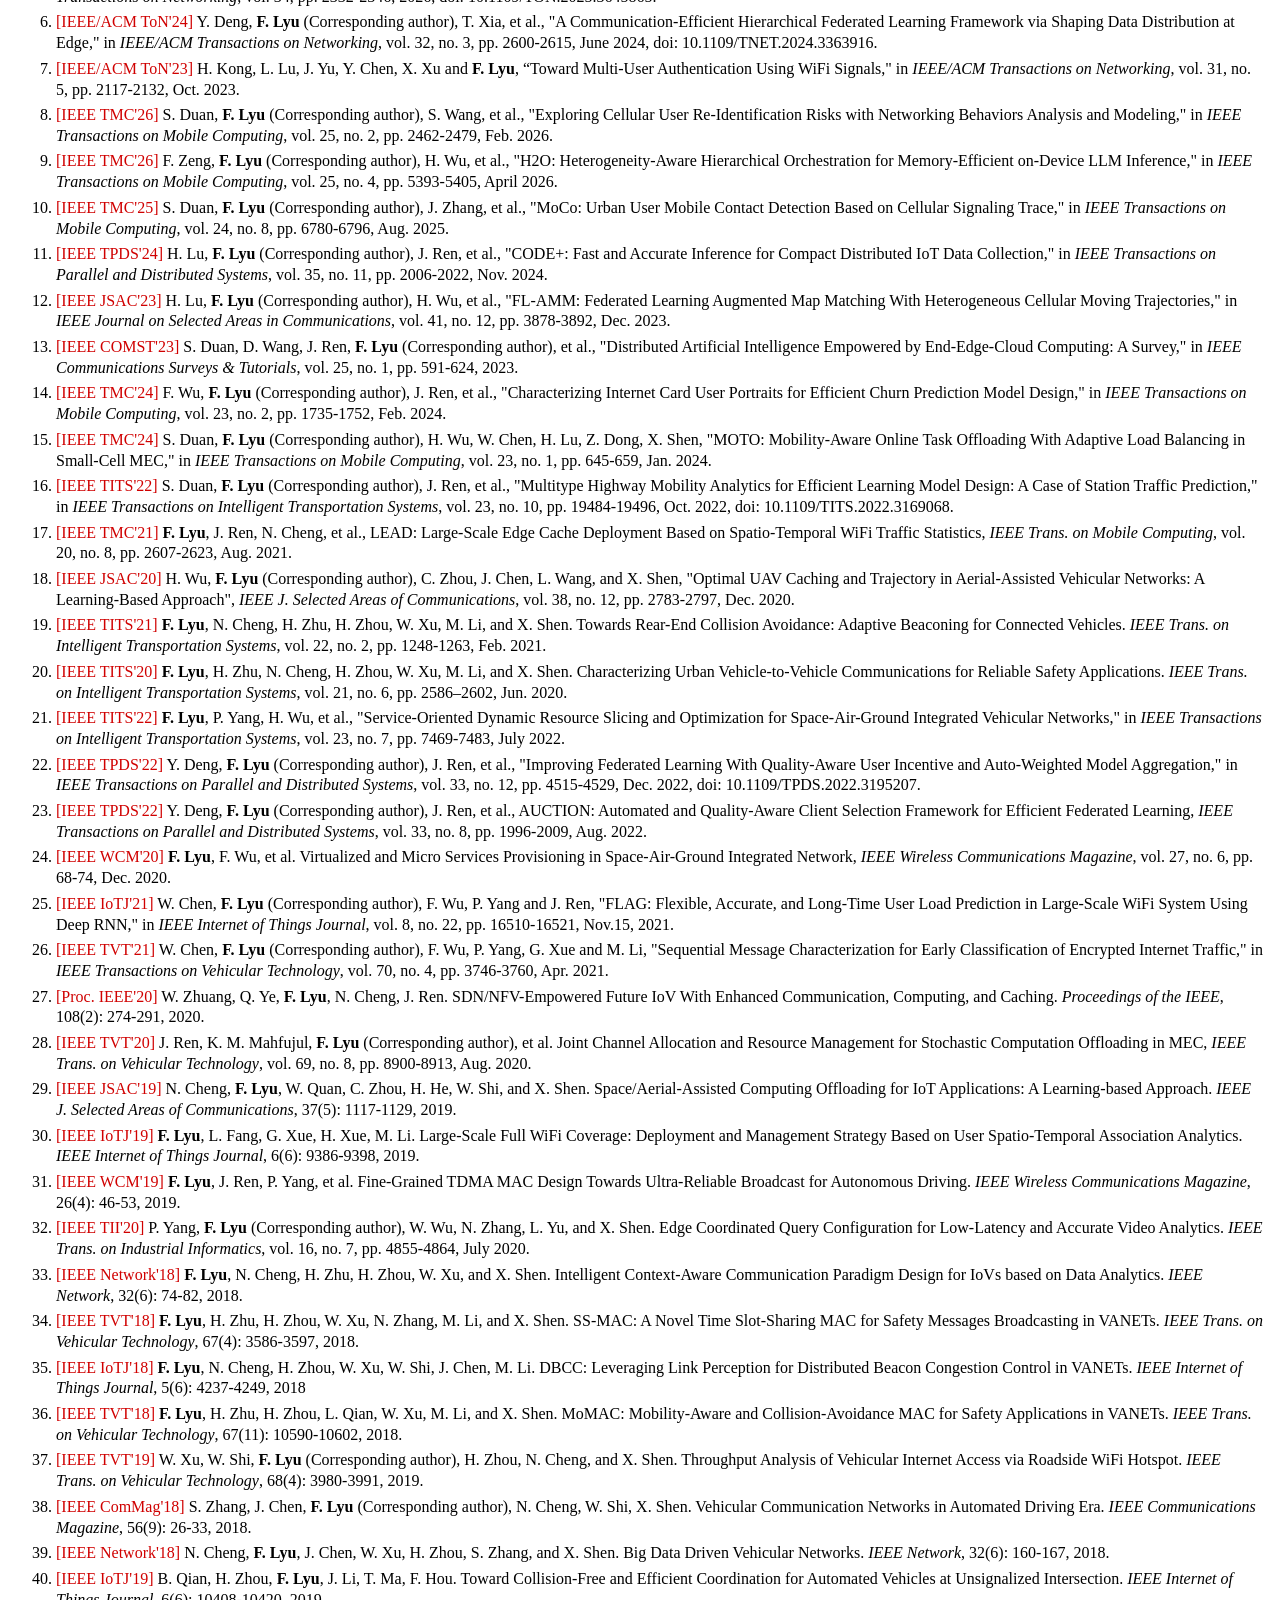
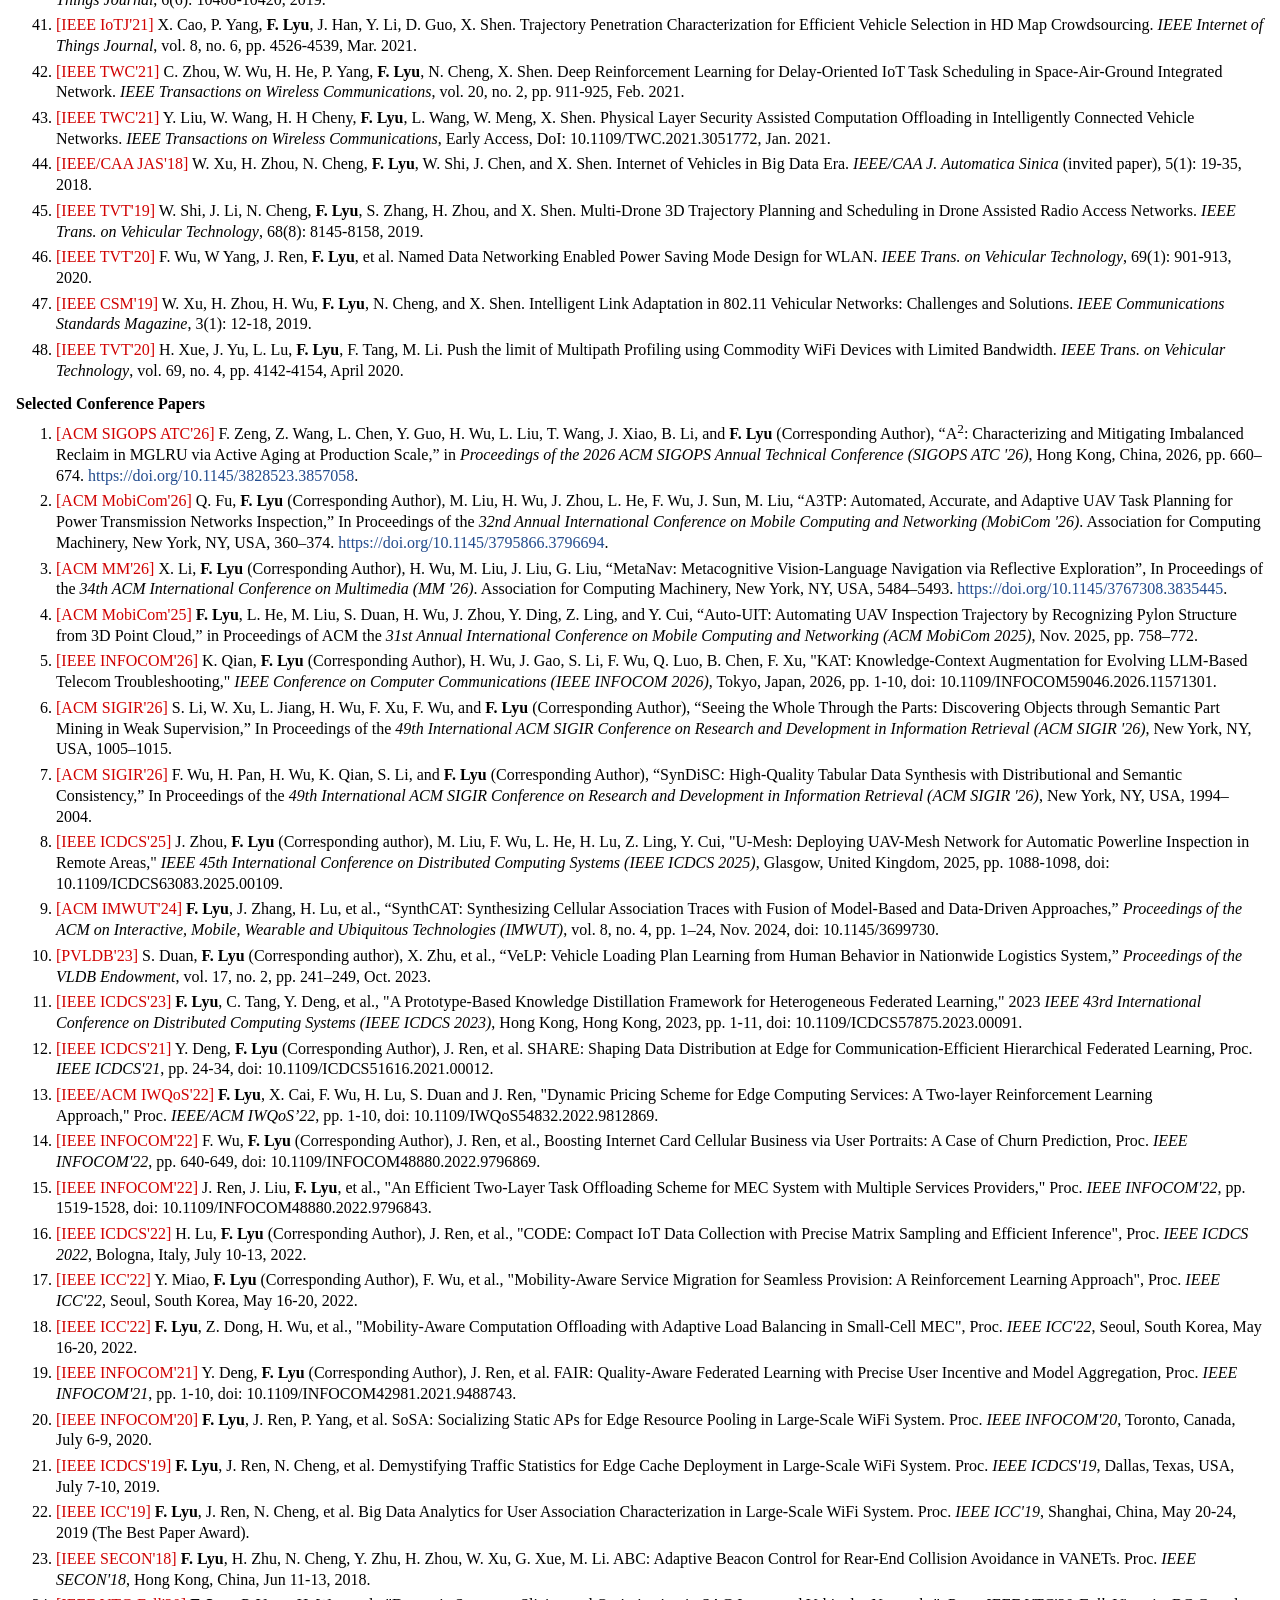
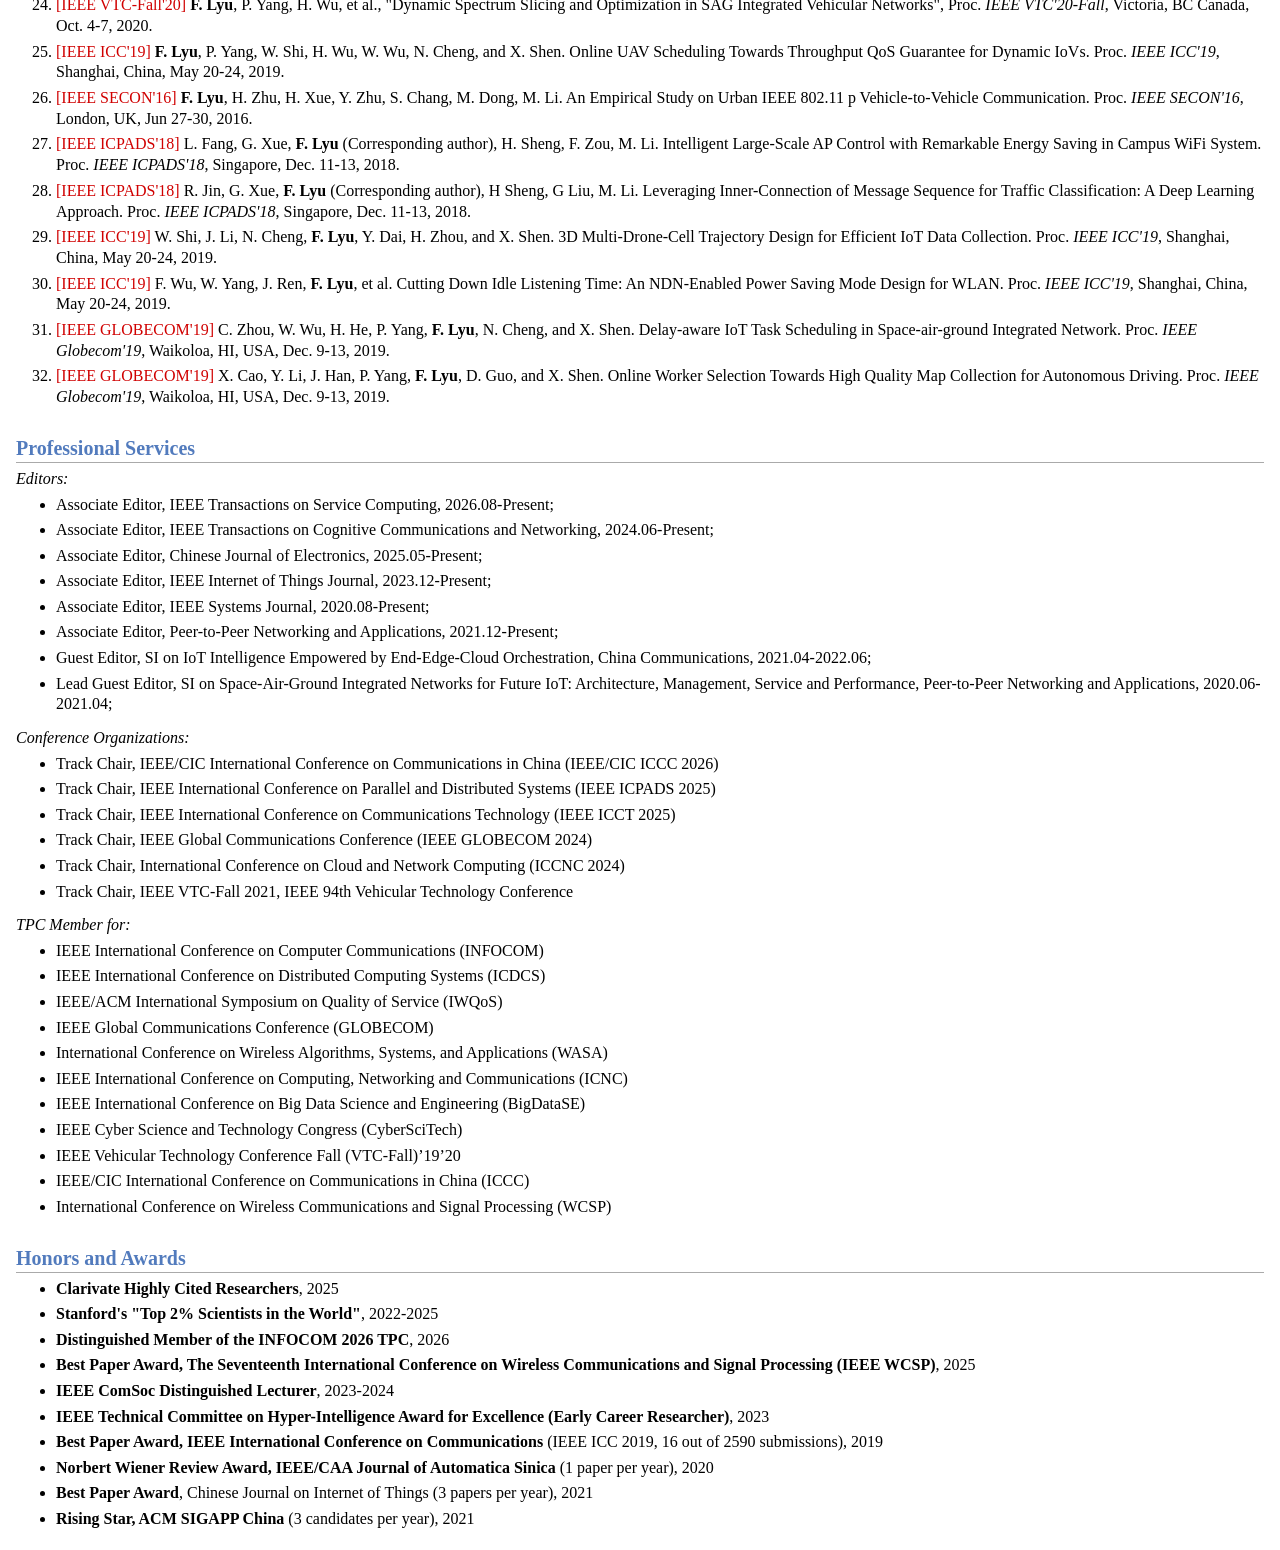
==== commit 8c9cecc7: "Add FedPKD news and correct KAT acceptance date" ====
--- a/index.html
+++ b/index.html
@@ -25,7 +25,7 @@
 </div>
 </div>
 <h2>News</h2>
-<!-- MedSense provisionally uses Nov. 2026 (current month; not visible in the supplied email screenshot). FairMGRL, A2, MetaNav, and A3TP use months confirmed by the user. Remaining News dates use online publication dates; Exploring Cellular uses the Feb. 2026 issue month as a fallback. -->
+<!-- MedSense provisionally uses Nov. 2026 (current month; not visible in the supplied email screenshot). FairMGRL, A2, MetaNav, A3TP, FedPKD+, and KAT use months confirmed by the user. Remaining News dates use online publication dates; Exploring Cellular uses the Feb. 2026 issue month as a fallback. -->
 <ul>
 <li><p>Nov. 2026 - Our paper, &quot;MedSense: Metasurface-Enhanced mmWave Sensing for Liquid Medication Verification&quot;, was conditionally accepted by <strong><em>ACM MobiCom 2027</em></strong>. Congratulations to Yeyu!</p>
 </li>
@@ -39,11 +39,13 @@
 </li>
 <li><p>June 2026 - Our paper, &quot;A3TP: Automated, Accurate, and Adaptive UAV Task Planning for Power Transmission Networks Inspection&quot;, was accepted by <strong><em>ACM MobiCom 2026</em></strong>. Congratulations to Qiyong!</p>
 </li>
-<li><p>June 2026 - Our paper, &quot;KAT: Knowledge-Context Augmentation for Evolving LLM-Based Telecom Troubleshooting&quot;, was accepted by <strong><em>IEEE INFOCOM 2026</em></strong>. Congratulations to Kai!</p>
+<li><p>June 2026 - Our paper, &quot;FedPKD<sup>+</sup>: A Prototype-Based Framework for Efficient and Flexible Heterogeneous Federated Learning&quot;, was accepted by <strong><em>IEEE Transactions on Mobile Computing</em></strong>. Congratulations to Tong!</p>
 </li>
 <li><p>Feb. 2026 - Our paper, &quot;U-Mesh+: Terrain-Aware, Robust, and Cost-Efficient UAV-Mesh Network Deployment for Inspection Tasks in Remote Areas&quot;, was accepted by <strong><em>IEEE Transactions on Networking</em></strong>. Congratulations to Jieyu!</p>
 </li>
 <li><p>Feb. 2026 - Our paper, &quot;Exploring Cellular User Re-Identification Risks with Networking Behaviors Analysis and Modeling&quot;, was accepted by <strong><em>IEEE Transactions on Mobile Computing</em></strong>. Congratulations to Sijing!</p>
+</li>
+<li><p>Dec. 2025 - Our paper, &quot;KAT: Knowledge-Context Augmentation for Evolving LLM-Based Telecom Troubleshooting&quot;, was accepted by <strong><em>IEEE INFOCOM 2026</em></strong>. Congratulations to Kai!</p>
 </li>
 <li><p>Dec. 2025 - Our paper, &quot;Game in Motion: Heterogeneous Task Offloading in Dynamic Vehicular Edge Computing&quot;, was accepted by <strong><em>IEEE Transactions on Networking</em></strong>. Congratulations to Jie!</p>
 </li>
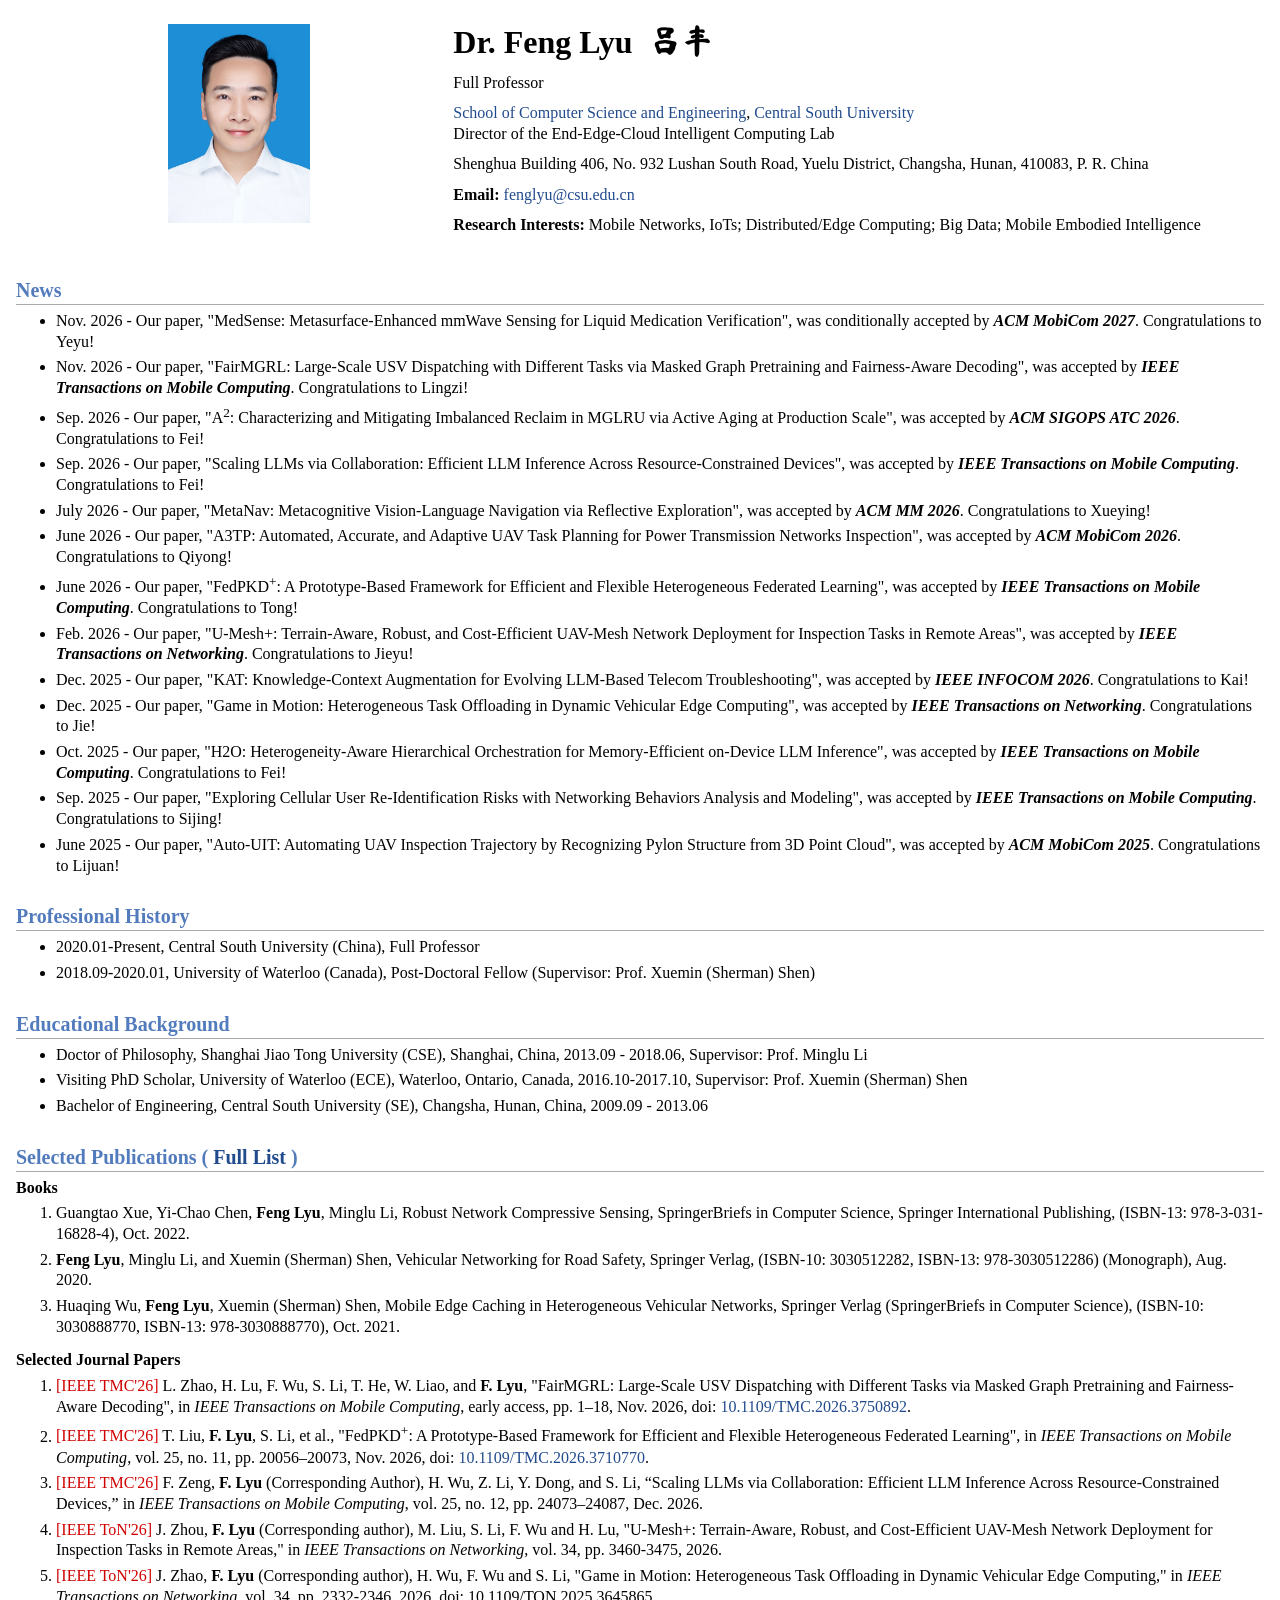
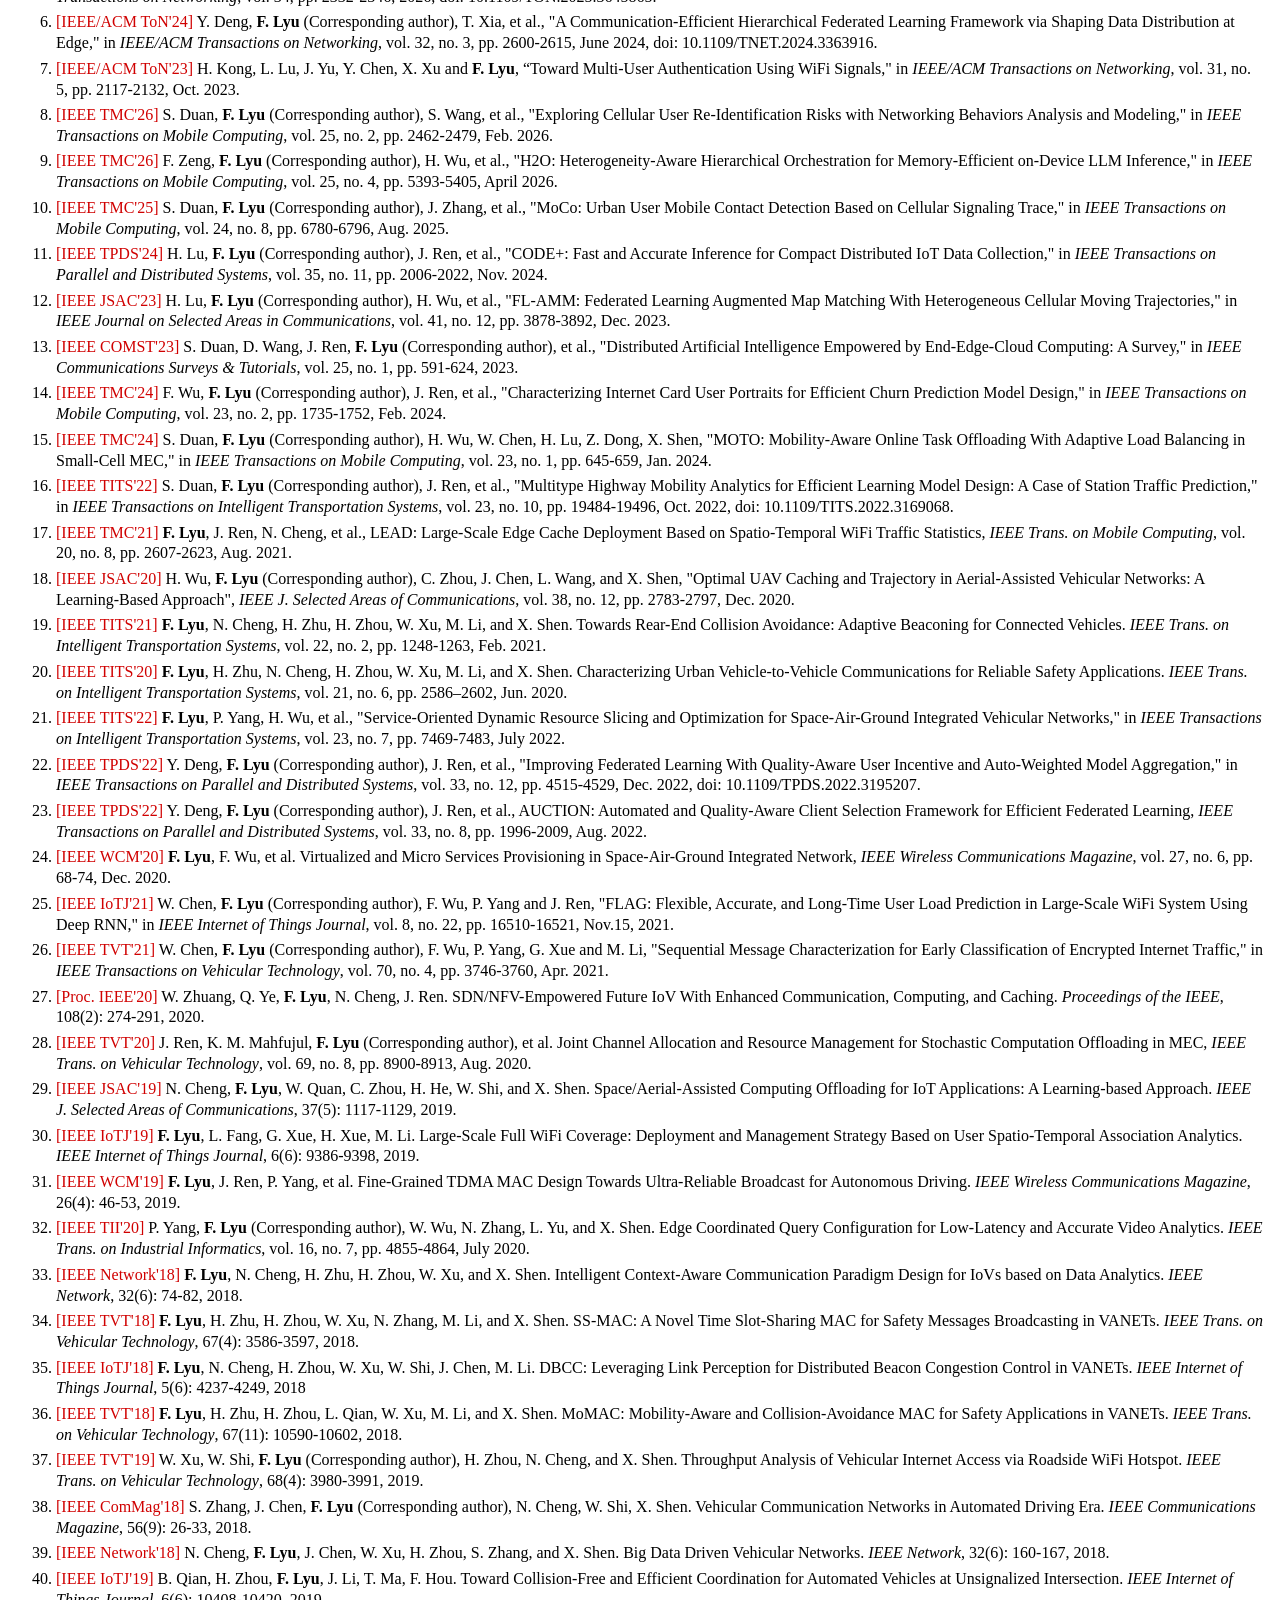
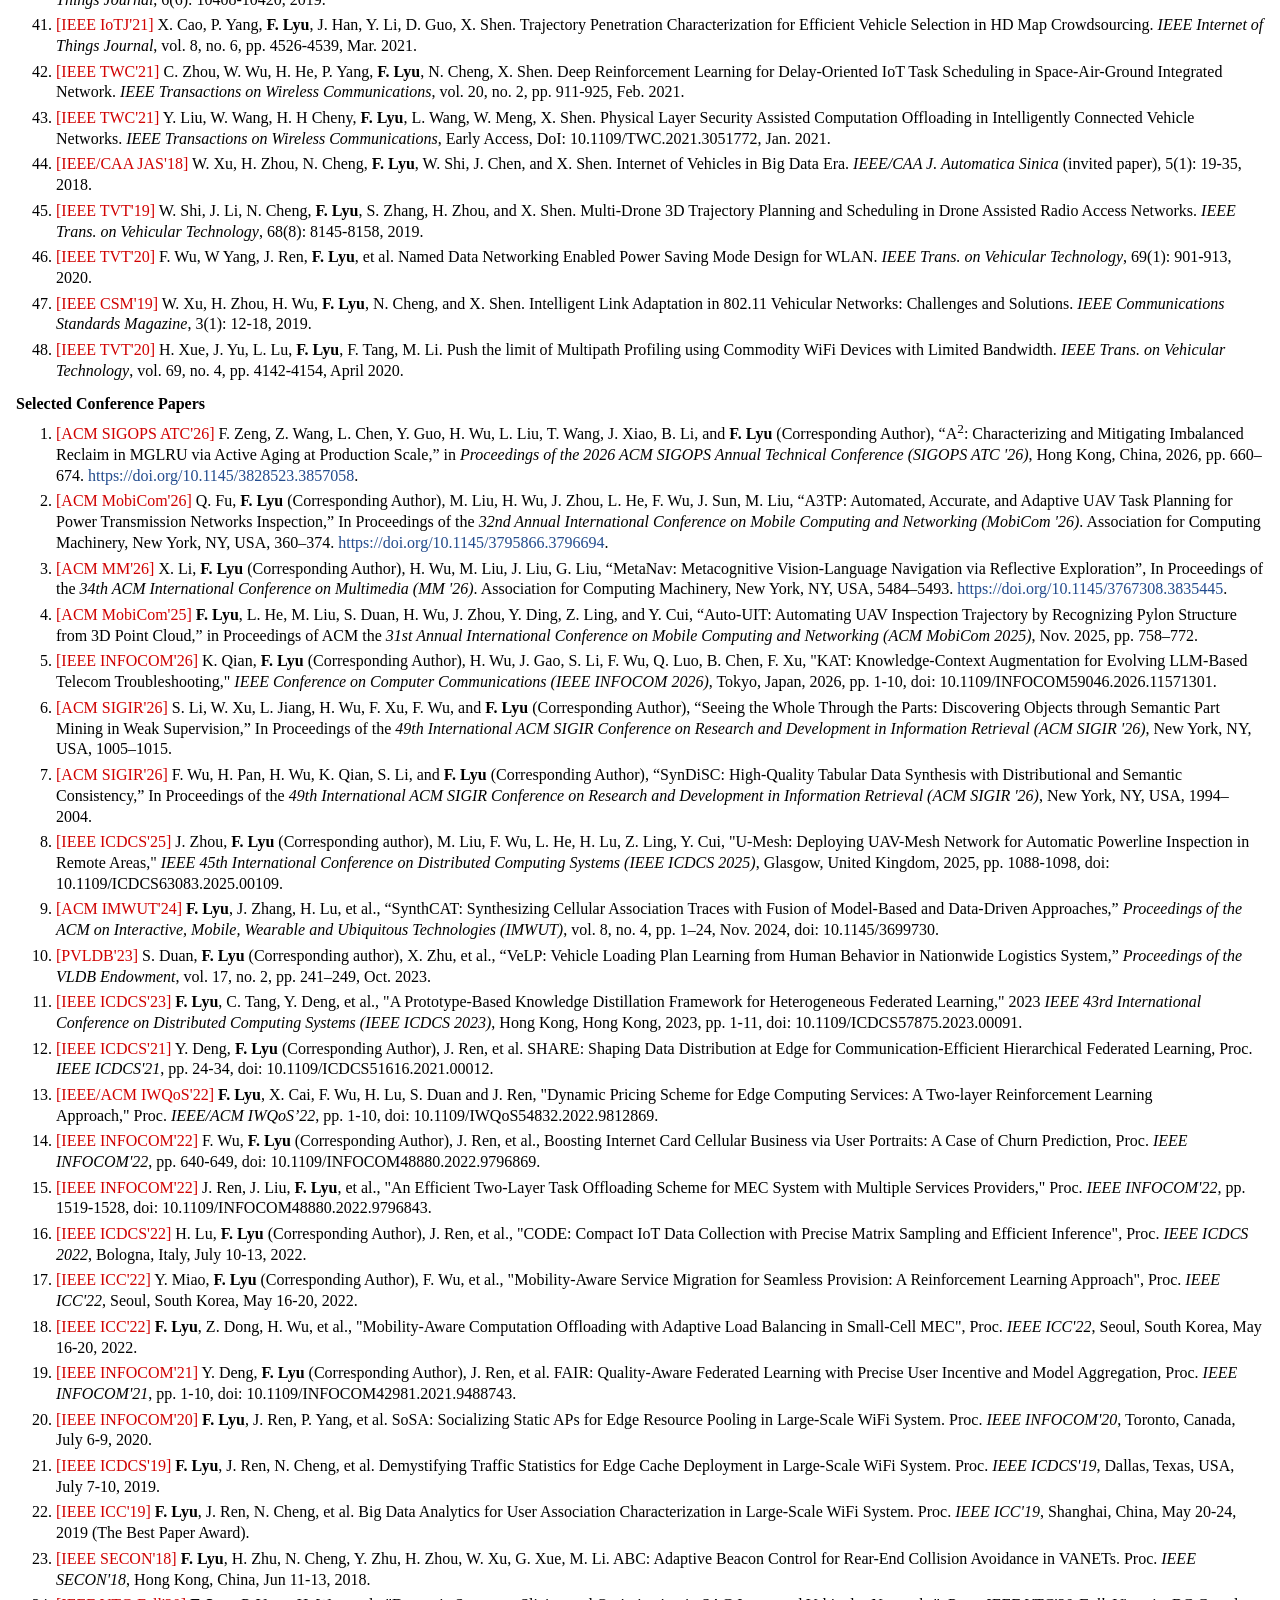
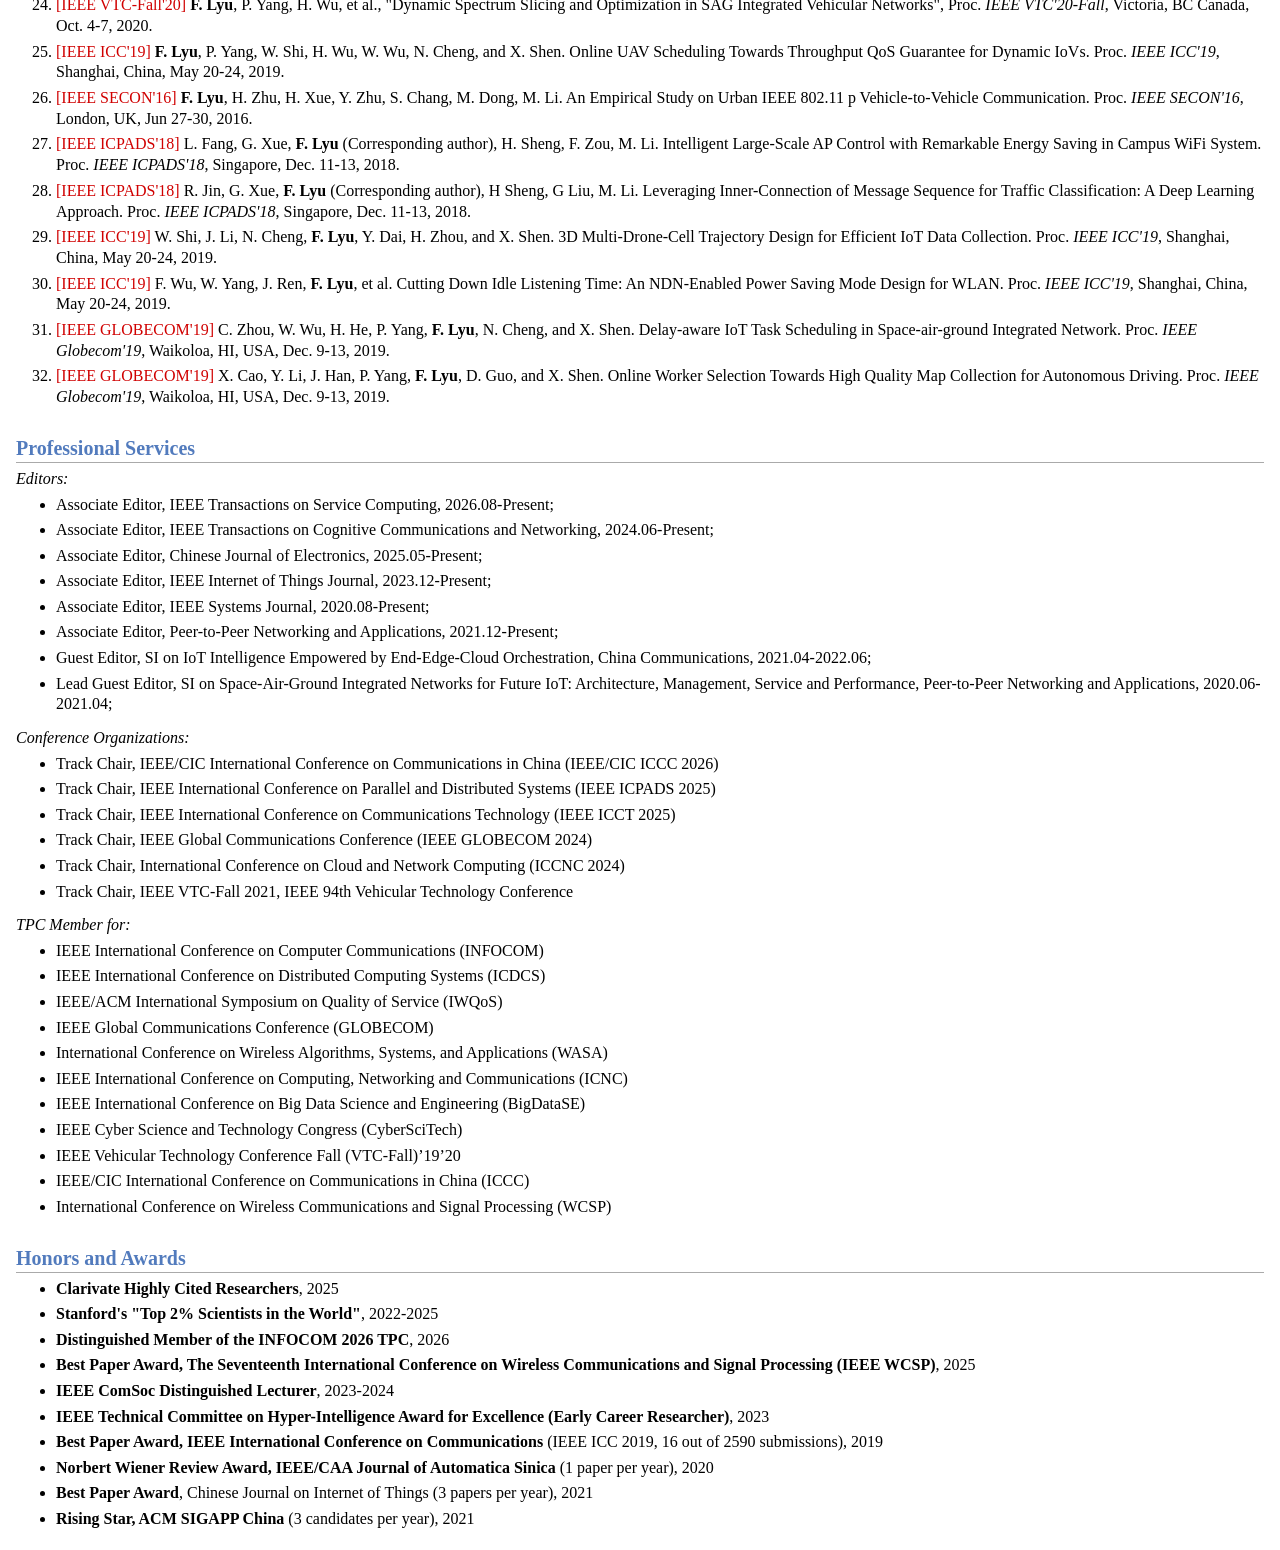
==== commit b13bf6c2: "Add expandable homepage news and confirm acceptance dates" ====
--- a/index.html
+++ b/index.html
@@ -5,7 +5,7 @@
 <meta name="generator" content="jemdoc, see http://jemdoc.jaboc.net/" />
 <meta http-equiv="Content-Type" content="text/html;charset=utf-8" />
 <meta name="viewport" content="width=device-width, initial-scale=1" />
-<link rel="stylesheet" href="jemdoc.css?v=ae9b04795dfc" type="text/css" />
+<link rel="stylesheet" href="jemdoc.css?v=4283de757218" type="text/css" />
 <title>Welcome to Feng Lyu's Homepage</title>
 </head>
 <body>
@@ -25,7 +25,8 @@
 </div>
 </div>
 <h2>News</h2>
-<!-- MedSense provisionally uses Nov. 2026 (current month; not visible in the supplied email screenshot). FairMGRL, A2, MetaNav, A3TP, FedPKD+, and KAT use months confirmed by the user. Remaining News dates use online publication dates; Exploring Cellular uses the Feb. 2026 issue month as a fallback. -->
+<!-- MedSense provisionally uses Nov. 2026 (current month; not visible in the supplied email screenshot). Scaling LLMs uses its online publication month. All other News months have been confirmed by the user. -->
+<div id="homepage-news">
 <ul>
 <li><p>Nov. 2026 - Our paper, &quot;MedSense: Metasurface-Enhanced mmWave Sensing for Liquid Medication Verification&quot;, was conditionally accepted by <strong><em>ACM MobiCom 2027</em></strong>. Congratulations to Yeyu!</p>
 </li>
@@ -43,17 +44,19 @@
 </li>
 <li><p>Feb. 2026 - Our paper, &quot;U-Mesh+: Terrain-Aware, Robust, and Cost-Efficient UAV-Mesh Network Deployment for Inspection Tasks in Remote Areas&quot;, was accepted by <strong><em>IEEE Transactions on Networking</em></strong>. Congratulations to Jieyu!</p>
 </li>
-<li><p>Feb. 2026 - Our paper, &quot;Exploring Cellular User Re-Identification Risks with Networking Behaviors Analysis and Modeling&quot;, was accepted by <strong><em>IEEE Transactions on Mobile Computing</em></strong>. Congratulations to Sijing!</p>
-</li>
 <li><p>Dec. 2025 - Our paper, &quot;KAT: Knowledge-Context Augmentation for Evolving LLM-Based Telecom Troubleshooting&quot;, was accepted by <strong><em>IEEE INFOCOM 2026</em></strong>. Congratulations to Kai!</p>
 </li>
 <li><p>Dec. 2025 - Our paper, &quot;Game in Motion: Heterogeneous Task Offloading in Dynamic Vehicular Edge Computing&quot;, was accepted by <strong><em>IEEE Transactions on Networking</em></strong>. Congratulations to Jie!</p>
 </li>
-<li><p>Nov. 2025 - Our paper, &quot;Auto-UIT: Automating UAV Inspection Trajectory by Recognizing Pylon Structure from 3D Point Cloud&quot;, was accepted by <strong><em>ACM MobiCom 2025</em></strong>. Congratulations to Lijuan!</p>
-</li>
-<li><p>Nov. 2025 - Our paper, &quot;H2O: Heterogeneity-Aware Hierarchical Orchestration for Memory-Efficient on-Device LLM Inference&quot;, was accepted by <strong><em>IEEE Transactions on Mobile Computing</em></strong>. Congratulations to Fei!</p>
-</li>
-</ul>
+<li><p>Oct. 2025 - Our paper, &quot;H2O: Heterogeneity-Aware Hierarchical Orchestration for Memory-Efficient on-Device LLM Inference&quot;, was accepted by <strong><em>IEEE Transactions on Mobile Computing</em></strong>. Congratulations to Fei!</p>
+</li>
+<li><p>Sep. 2025 - Our paper, &quot;Exploring Cellular User Re-Identification Risks with Networking Behaviors Analysis and Modeling&quot;, was accepted by <strong><em>IEEE Transactions on Mobile Computing</em></strong>. Congratulations to Sijing!</p>
+</li>
+<li><p>June 2025 - Our paper, &quot;Auto-UIT: Automating UAV Inspection Trajectory by Recognizing Pylon Structure from 3D Point Cloud&quot;, was accepted by <strong><em>ACM MobiCom 2025</em></strong>. Congratulations to Lijuan!</p>
+</li>
+</ul>
+</div>
+<script src="news.js?v=1b711bd44558" type="text/javascript"></script>
 
 <!-- Research interests are displayed below Email; original section retained.
 <h2>Research Interests</h2>
--- a/jemdoc.css
+++ b/jemdoc.css
@@ -483,3 +483,28 @@
         row-gap: 1.5rem;
     }
 }
+
+/* Older homepage news is available through a native, keyboard-accessible disclosure. */
+.news-archive > summary {
+    width: fit-content;
+    margin-left: 1.25em;
+    padding: 0.15em 0.25em;
+    color: #224b8d;
+    font-size: 1.2em;
+    font-weight: bold;
+    cursor: pointer;
+    list-style: none;
+}
+
+.news-archive > summary::-webkit-details-marker {
+    display: none;
+}
+
+.news-archive > summary:hover {
+    text-decoration: underline;
+}
+
+.news-archive > summary:focus-visible {
+    outline: 2px solid #527bbd;
+    outline-offset: 2px;
+}
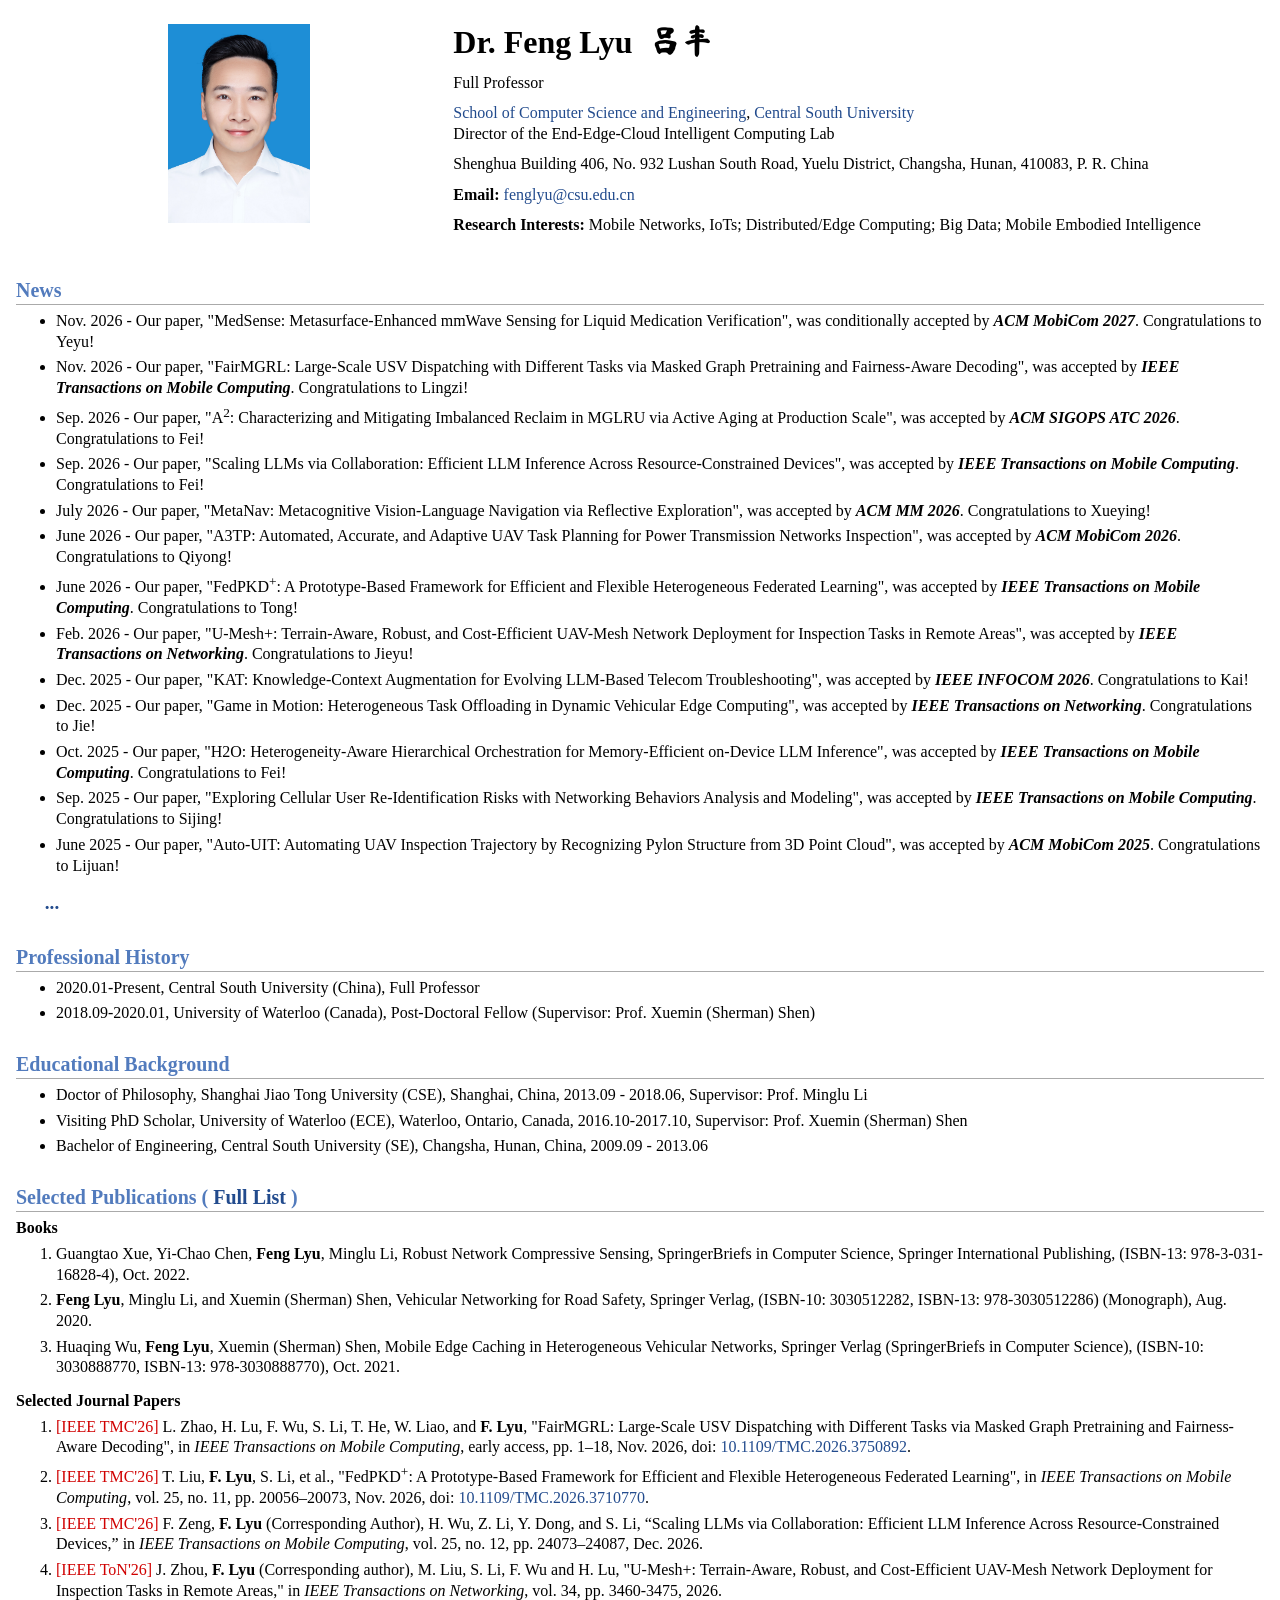
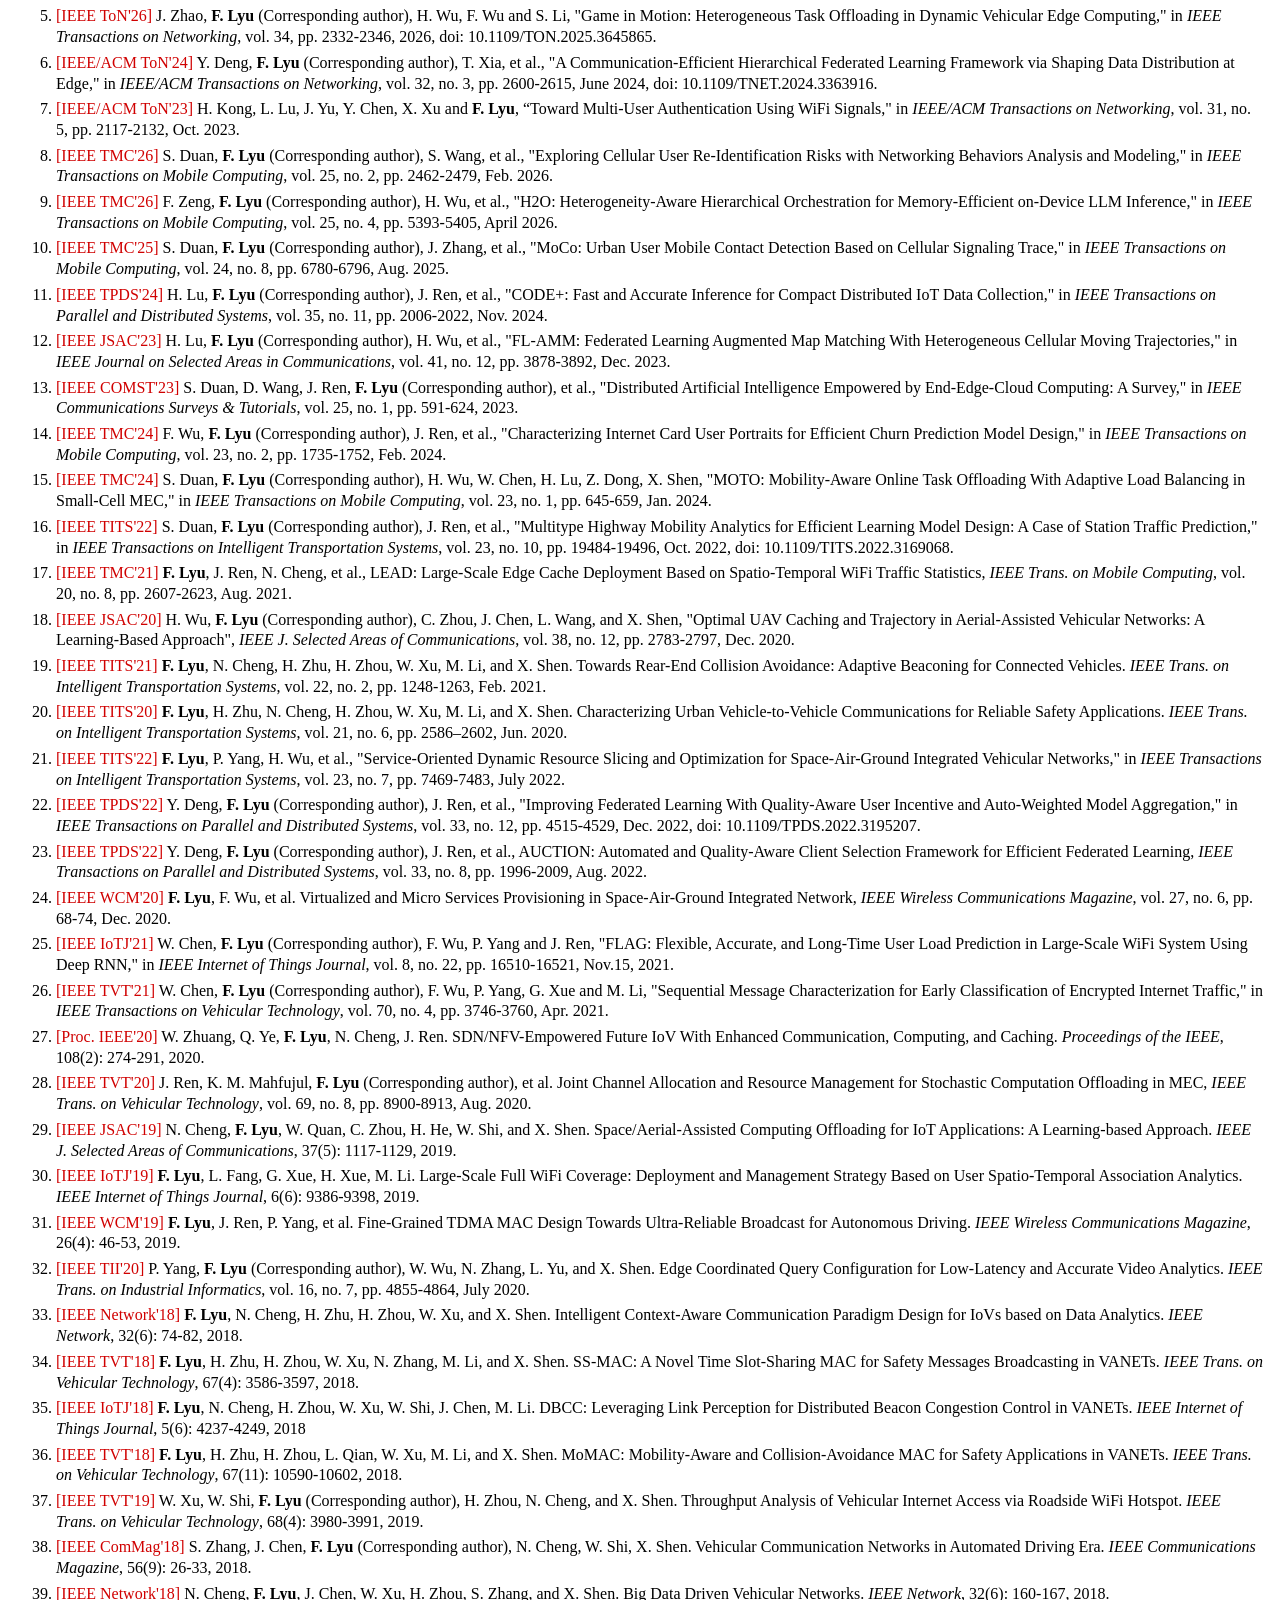
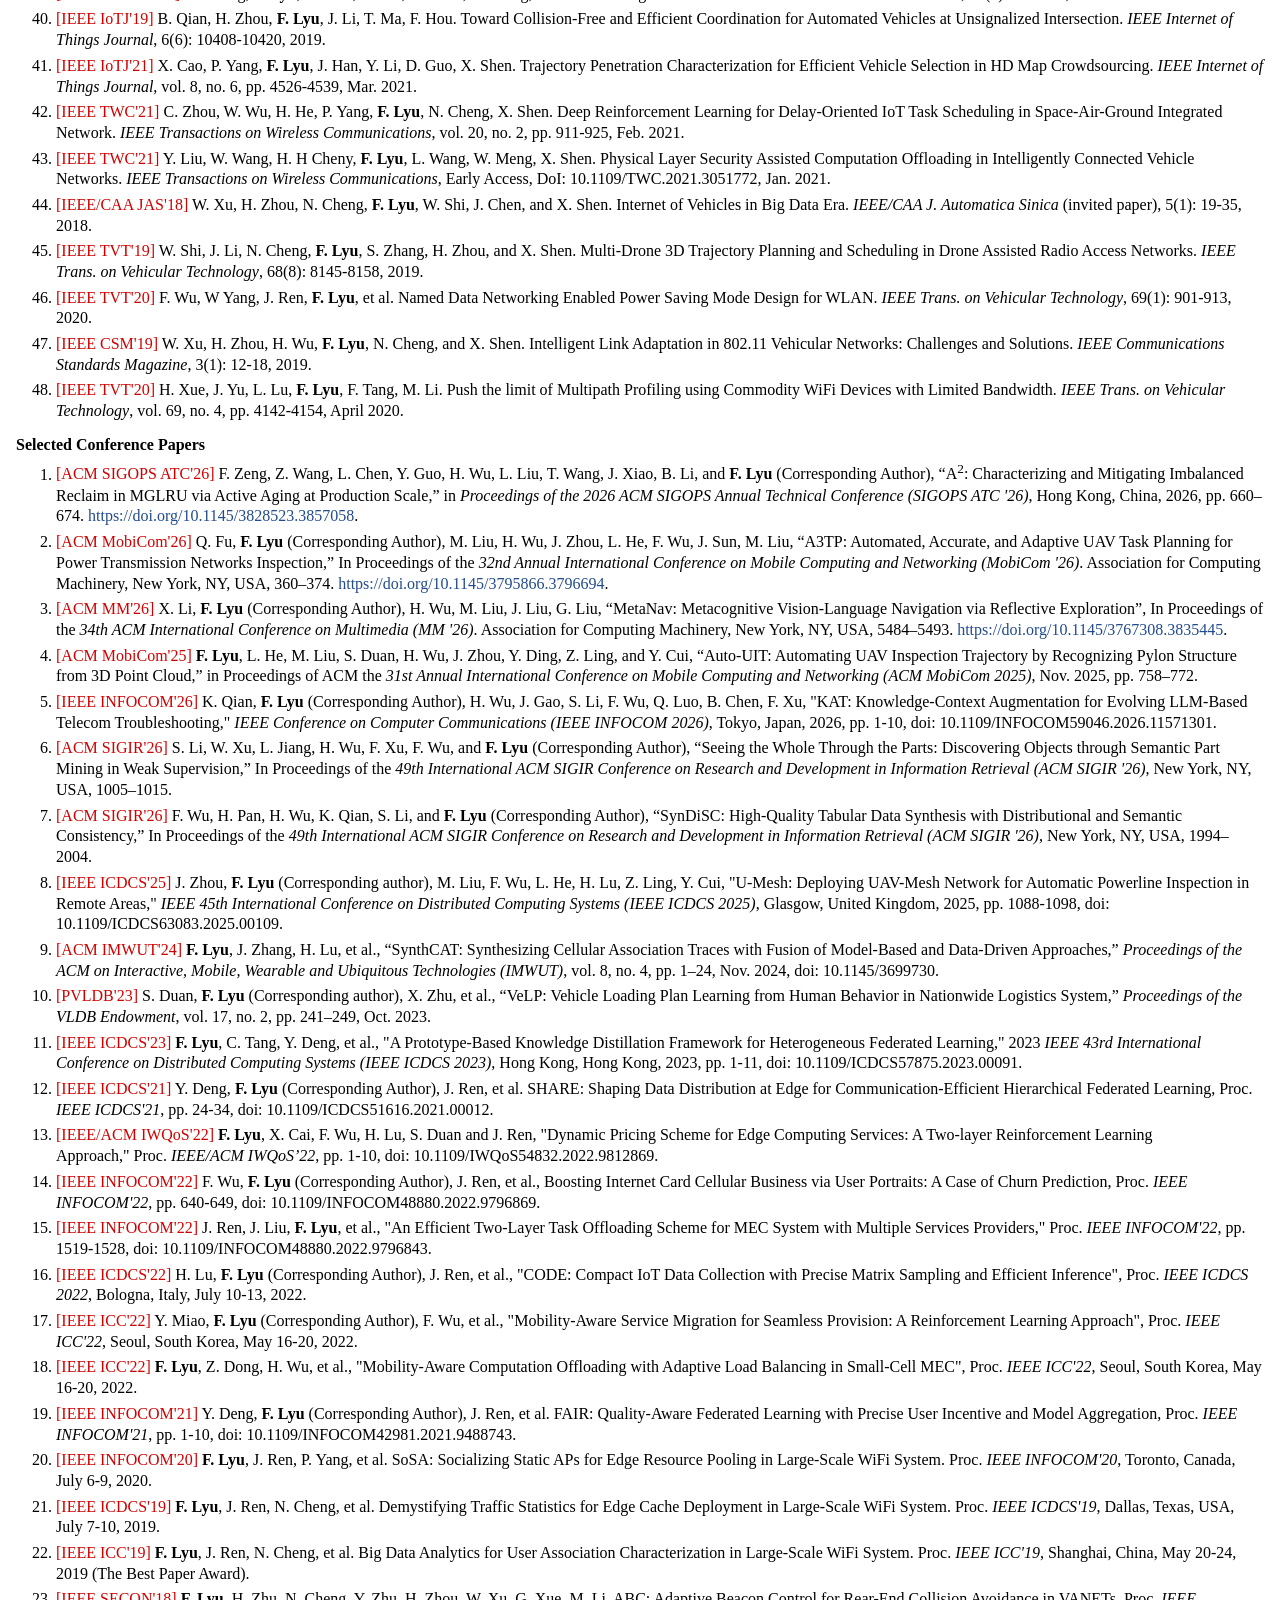
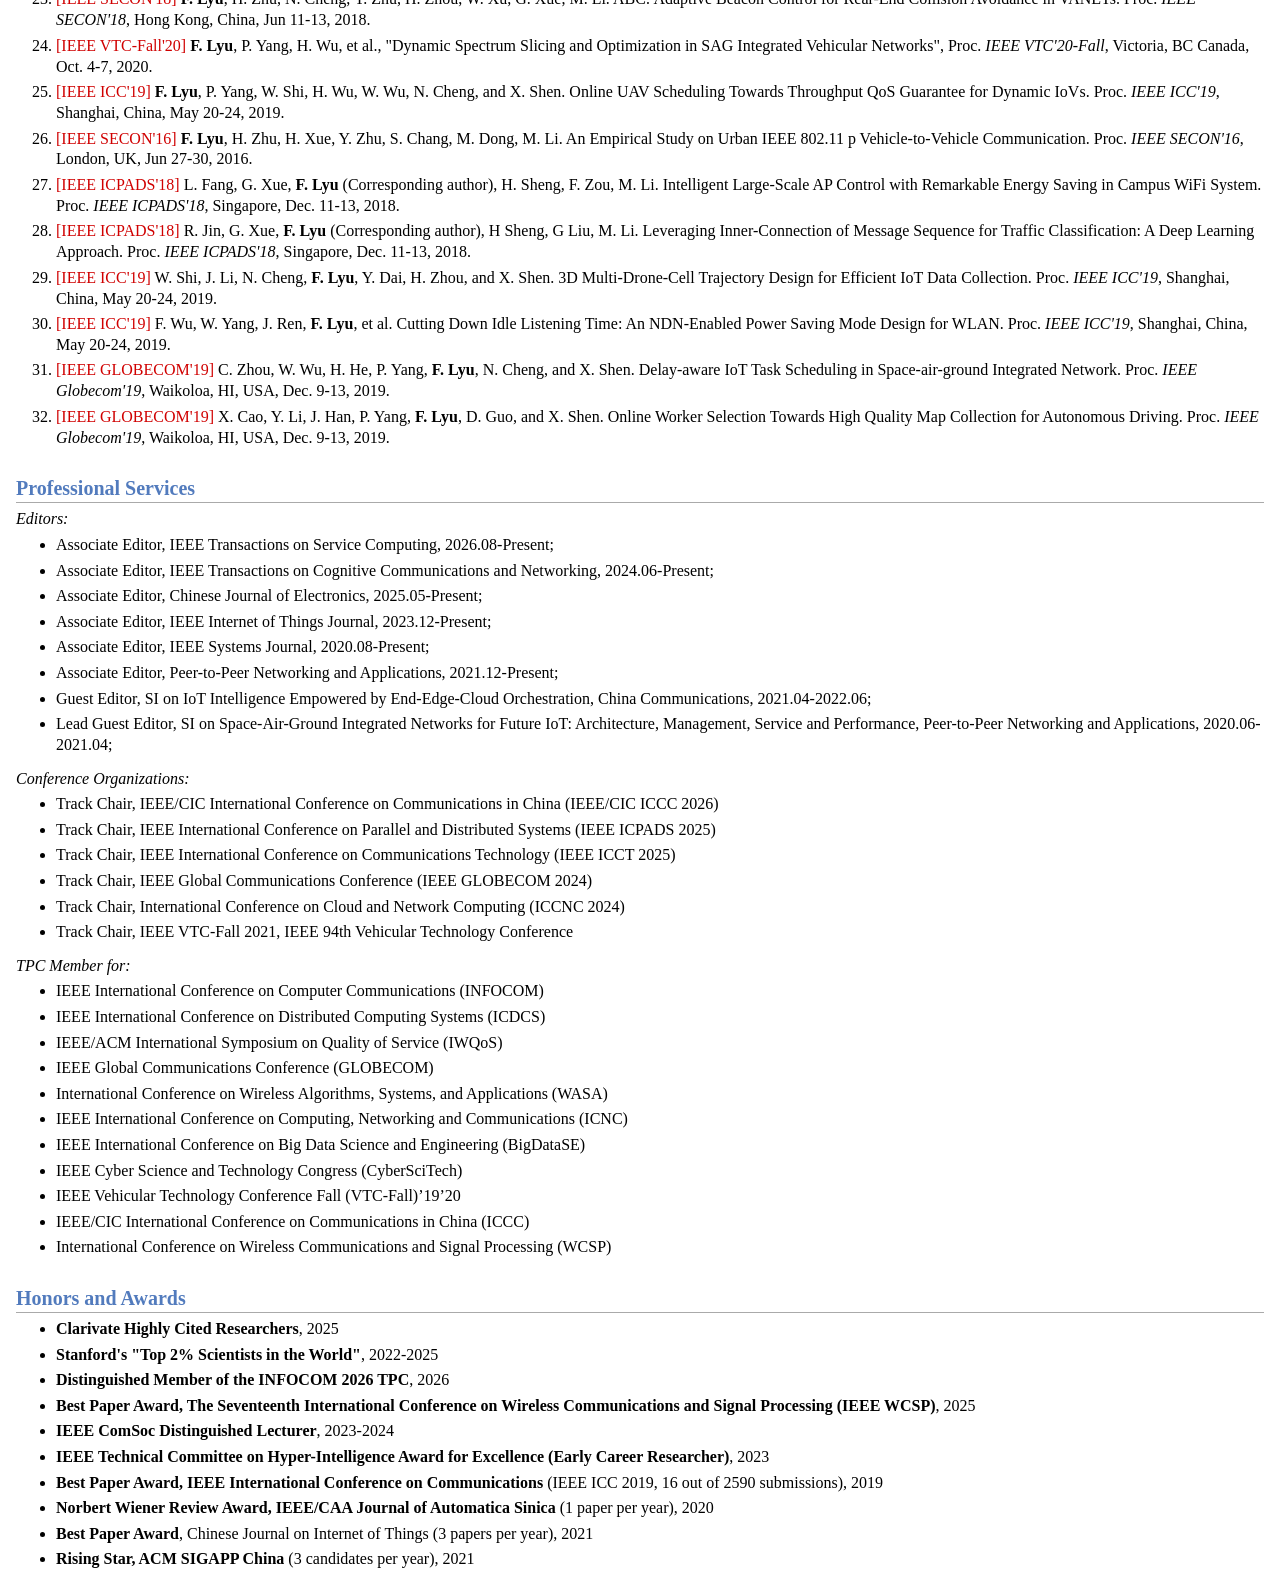
==== commit 257aa6b7: "Always show homepage news ellipsis" ====
--- a/index.html
+++ b/index.html
@@ -5,7 +5,7 @@
 <meta name="generator" content="jemdoc, see http://jemdoc.jaboc.net/" />
 <meta http-equiv="Content-Type" content="text/html;charset=utf-8" />
 <meta name="viewport" content="width=device-width, initial-scale=1" />
-<link rel="stylesheet" href="jemdoc.css?v=4283de757218" type="text/css" />
+<link rel="stylesheet" href="jemdoc.css?v=74cc06cbdd12" type="text/css" />
 <title>Welcome to Feng Lyu's Homepage</title>
 </head>
 <body>
@@ -55,8 +55,9 @@
 <li><p>June 2025 - Our paper, &quot;Auto-UIT: Automating UAV Inspection Trajectory by Recognizing Pylon Structure from 3D Point Cloud&quot;, was accepted by <strong><em>ACM MobiCom 2025</em></strong>. Congratulations to Lijuan!</p>
 </li>
 </ul>
-</div>
-<script src="news.js?v=1b711bd44558" type="text/javascript"></script>
+<a class="news-more" href="news.html" aria-label="Show all news" title="Show all news">...</a>
+</div>
+<script src="news.js?v=65284f2563fa" type="text/javascript"></script>
 
 <!-- Research interests are displayed below Email; original section retained.
 <h2>Research Interests</h2>
--- a/jemdoc.css
+++ b/jemdoc.css
@@ -484,7 +484,12 @@
     }
 }
 
-/* Older homepage news is available through a native, keyboard-accessible disclosure. */
+/* News always offers a full-list link, or a disclosure when older entries are folded. */
+.news-more {
+    display: block;
+}
+
+.news-more,
 .news-archive > summary {
     width: fit-content;
     margin-left: 1.25em;
@@ -500,10 +505,13 @@
     display: none;
 }
 
+.news-more:hover,
 .news-archive > summary:hover {
+    border-bottom: none;
     text-decoration: underline;
 }
 
+.news-more:focus-visible,
 .news-archive > summary:focus-visible {
     outline: 2px solid #527bbd;
     outline-offset: 2px;
